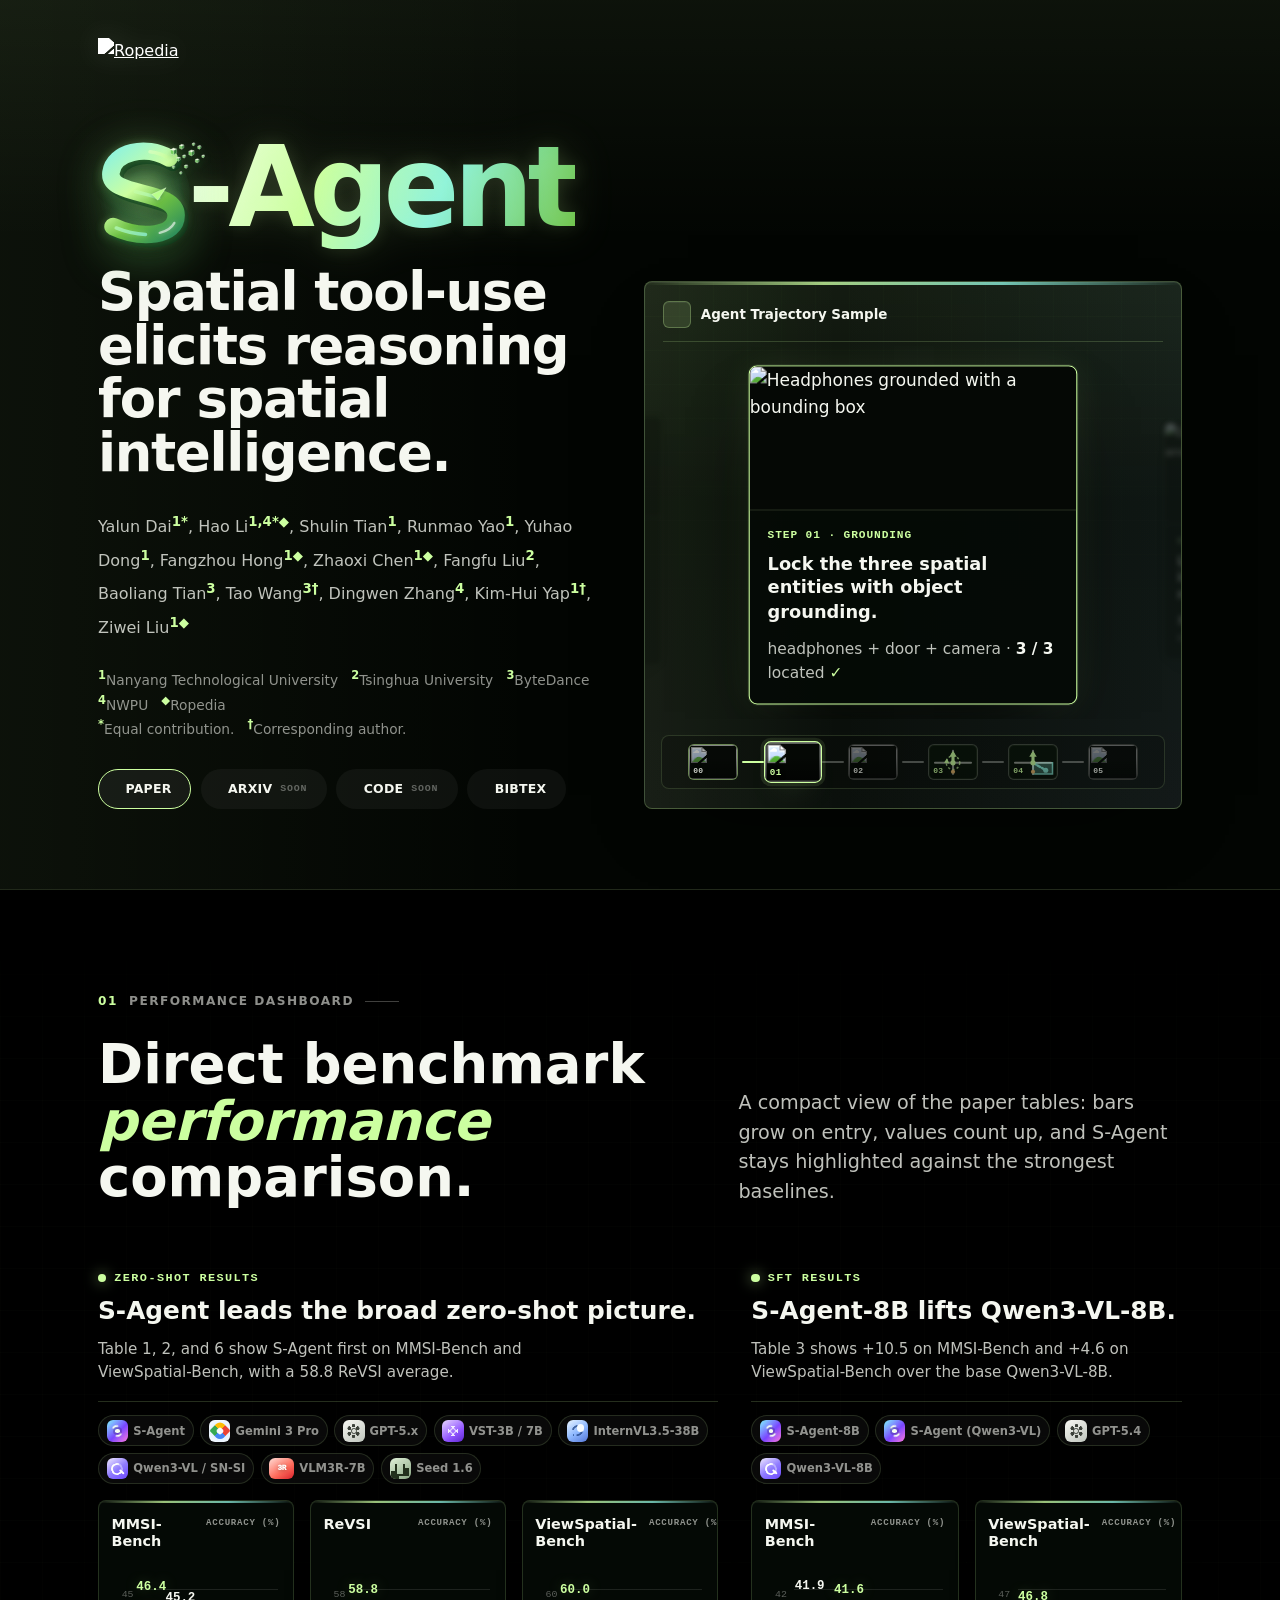
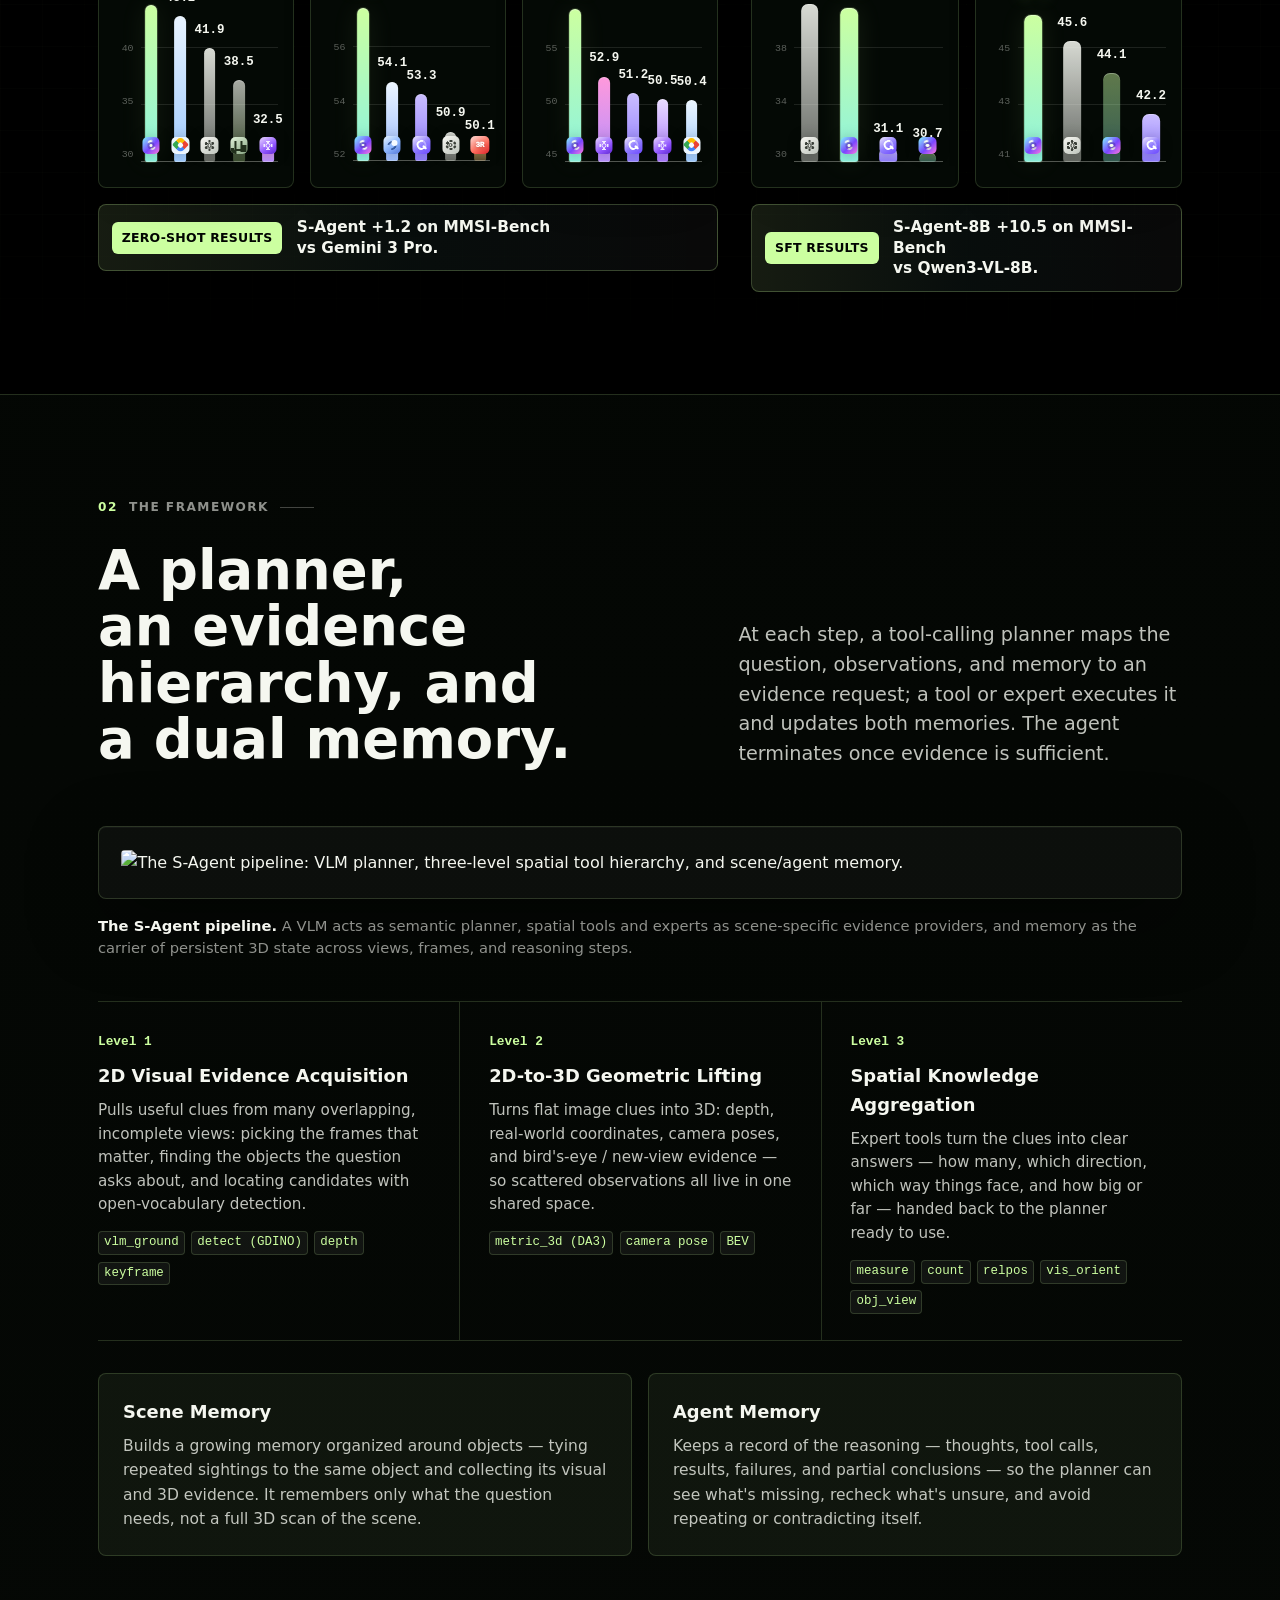
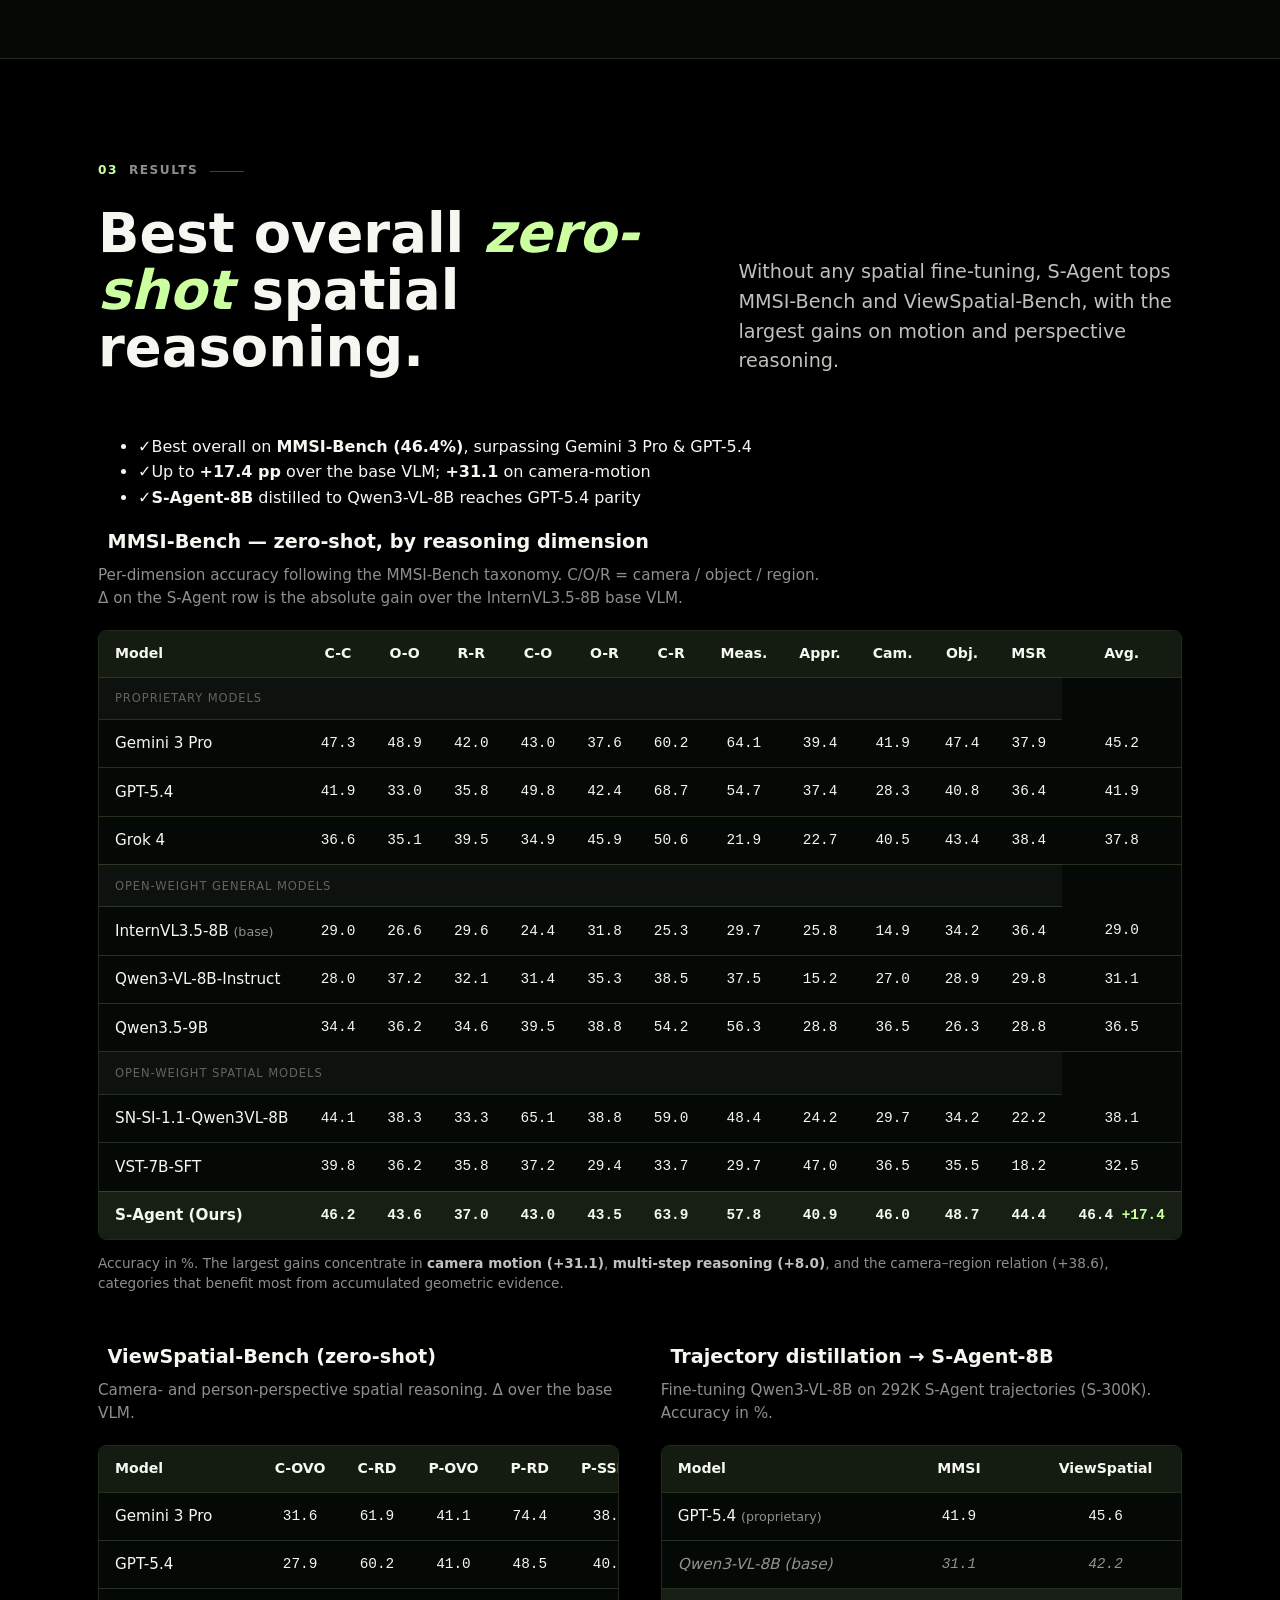
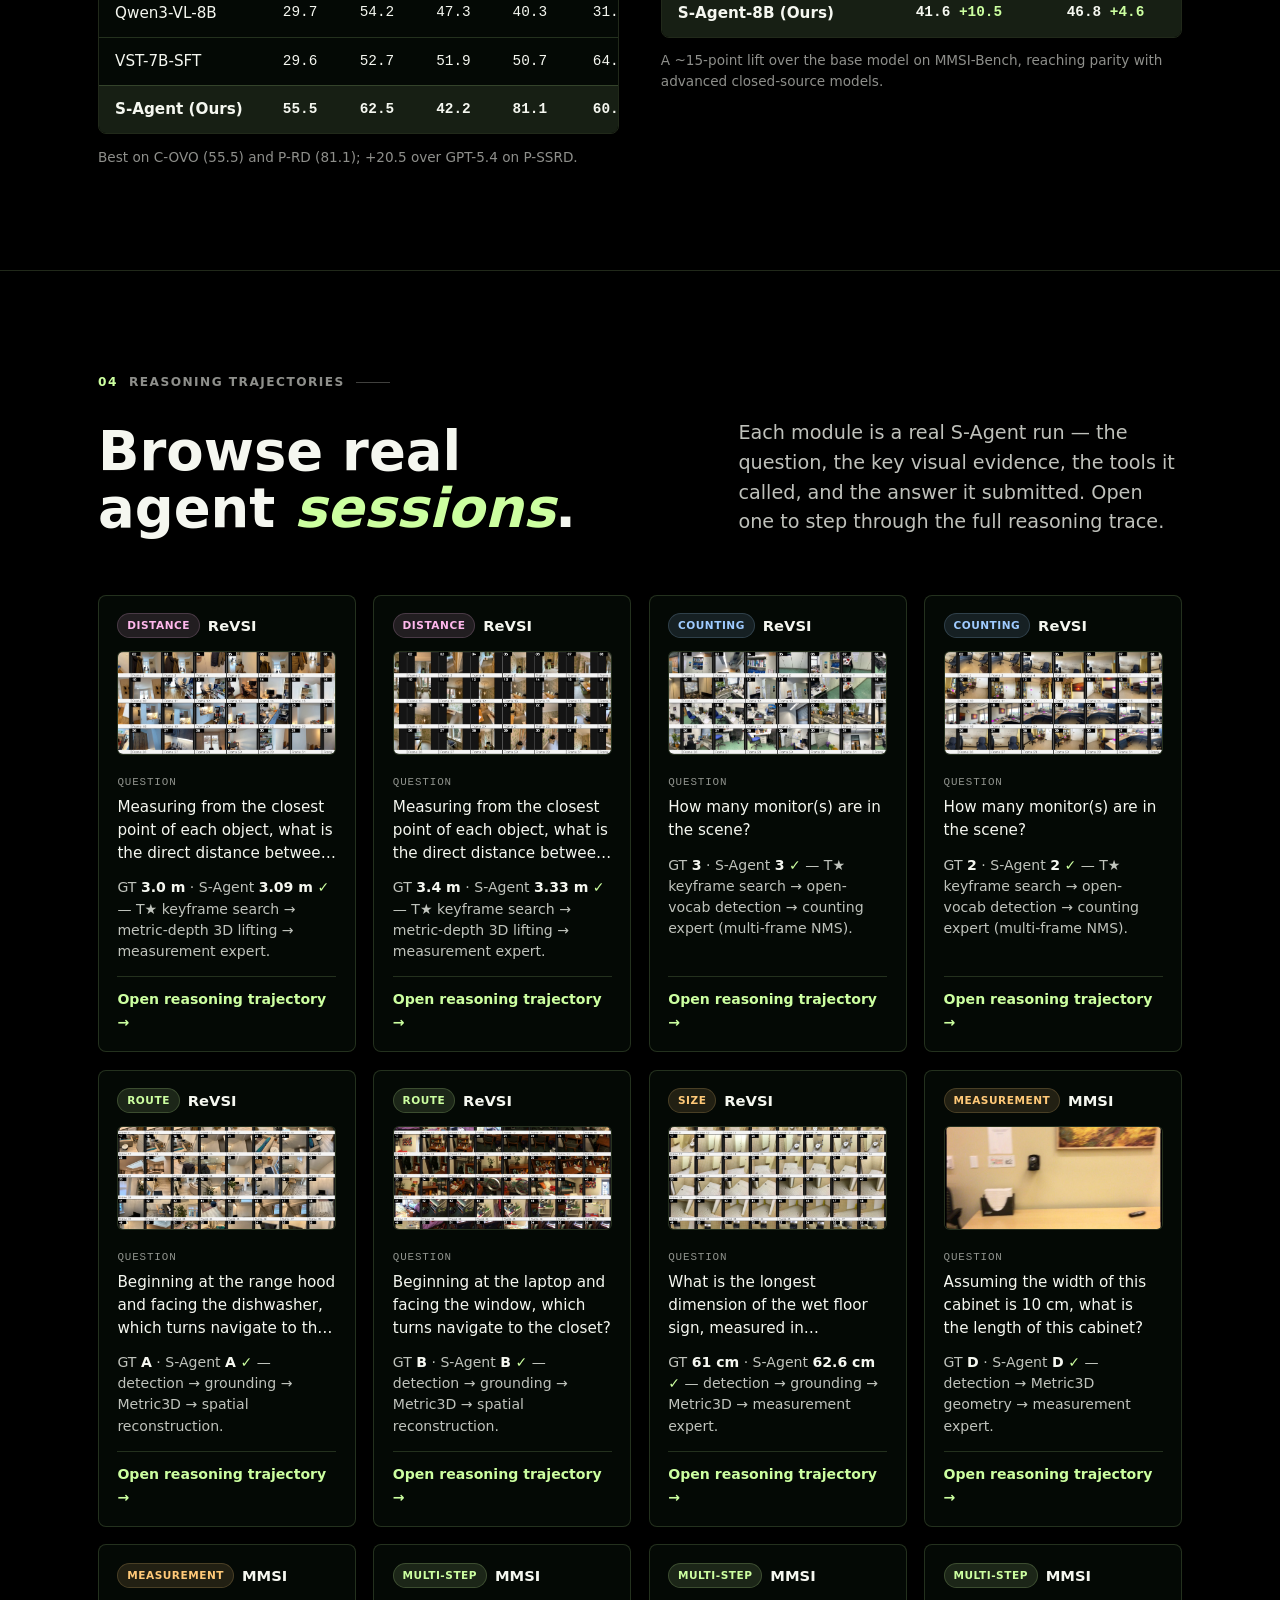
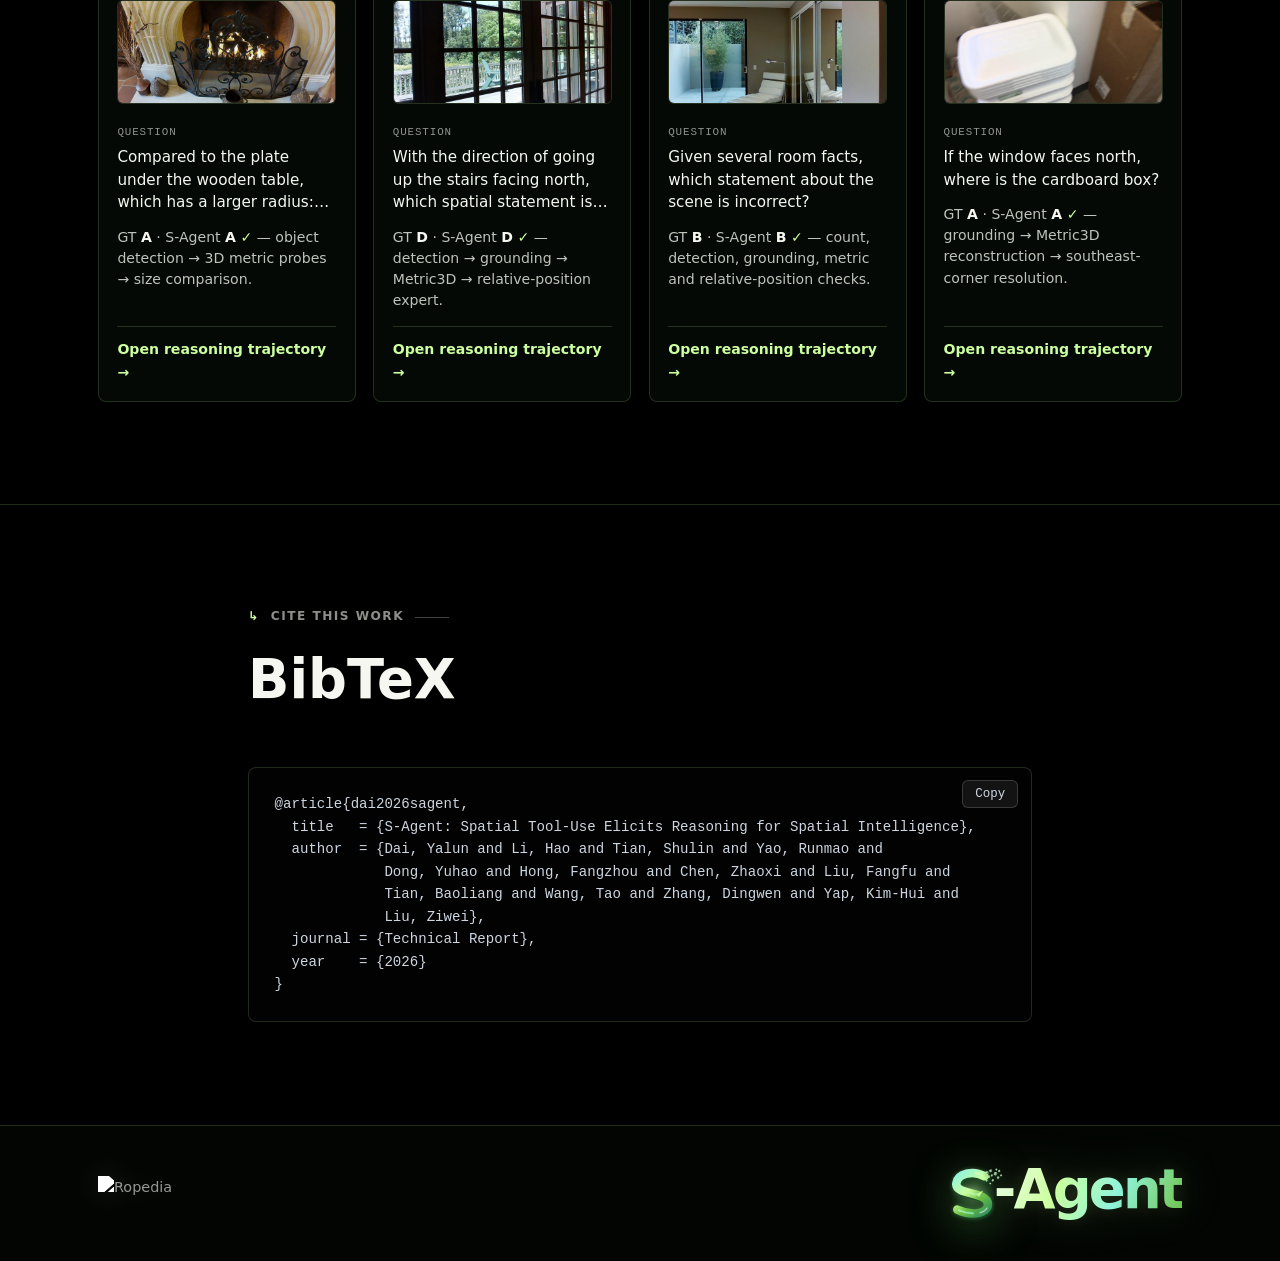
==== index.html @ 59ad4a79 "update" ====
<!DOCTYPE html>
<html lang="en">
<head>
<meta charset="UTF-8" />
<meta name="viewport" content="width=device-width, initial-scale=1" />
<title>S-Agent: Spatial Tool-Use Elicits Reasoning for Spatial Intelligence</title>
<meta name="description" content="S-Agent is the first spatial tool-use agentic paradigm for continuous multi-view image and video reasoning, formulating spatial reasoning as spatio-temporal evidence accumulation." />
<meta property="og:title" content="S-Agent: Spatial Tool-Use Elicits Reasoning for Spatial Intelligence" />
<meta property="og:description" content="A spatial tool-use agent that accumulates spatio-temporal evidence — improving zero-shot VLMs and distilling a compact S-Agent-8B." />
<link rel="icon" href="data:image/svg+xml,%3Csvg xmlns='http://www.w3.org/2000/svg' viewBox='0 0 64 64'%3E%3Crect width='64' height='64' rx='12' fill='%23020502'/%3E%3Ccircle cx='32' cy='32' r='20' fill='none' stroke='%23ccffa0' stroke-width='5'/%3E%3Ccircle cx='32' cy='32' r='7' fill='%23ccffa0'/%3E%3Cpath d='M14 42c15 11 35 5 36-10C51 16 25 14 18 28' fill='none' stroke='%238df3df' stroke-width='4' stroke-linecap='round'/%3E%3C/svg%3E" />
<link rel="stylesheet" href="assets/vendor/fontawesome/css/all.css" />
<link rel="stylesheet" href="styles.css" />
</head>
<body>

<!-- ============================ HERO ============================ -->
<header class="hero">
  <div class="wrap">
    <div class="hero-top">
      <div class="hero-brand">
        <a href="https://ropedia.com" target="_blank" rel="noopener"><img class="instlogo" src="assets/ropedia_green.svg" alt="Ropedia" /></a>
      </div>
    </div>

    <div class="hero-grid">
      <div class="hero-left">
        <h1 class="hero-title">
          <span class="nm"><svg class="title-eye logo-s-cube anim" viewBox="54 42 255 236" role="img" aria-label="S-Agent logo">
            <defs>
              <linearGradient id="logoSRibbon" x1="88" y1="58" x2="244" y2="256" gradientUnits="userSpaceOnUse">
                <stop stop-color="#8DF3DF"/><stop offset="0.42" stop-color="#CCFFA0"/><stop offset="0.68" stop-color="#6CBF43"/><stop offset="1" stop-color="#2F8F5A"/>
              </linearGradient>
              <linearGradient id="logoSEdge" x1="82" y1="66" x2="225" y2="232" gradientUnits="userSpaceOnUse">
                <stop stop-color="#F4FFF0"/><stop offset="0.44" stop-color="#CCFFA0"/><stop offset="1" stop-color="#8DF3DF"/>
              </linearGradient>
              <radialGradient id="logoSGlow" cx="52%" cy="48%" r="62%">
                <stop stop-color="#CCFFA0" stop-opacity="0.46"/><stop offset="0.58" stop-color="#65DB85" stop-opacity="0.18"/><stop offset="1" stop-color="#020502" stop-opacity="0"/>
              </radialGradient>
            </defs>
            <ellipse class="s-halo" cx="166" cy="164" rx="108" ry="118" fill="url(#logoSGlow)"/>
            <path class="s-depth" d="M224 78C169 46 91 63 85 113C78 173 239 151 241 214C243 266 157 274 90 242"/>
            <path class="s-ribbon" d="M224 78C169 46 91 63 85 113C78 173 239 151 241 214C243 266 157 274 90 242" stroke="url(#logoSRibbon)"/>
            <path class="s-edge s-edge-top" d="M224 78C169 46 91 63 85 113C78 173 239 151 241 214C243 266 157 274 90 242" stroke="url(#logoSEdge)"/>
            <path class="s-edge s-edge-bottom" d="M224 78C169 46 91 63 85 113C78 173 239 151 241 214C243 266 157 274 90 242" stroke="url(#logoSEdge)"/>
            <path class="s-shine" d="M224 78C169 46 91 63 85 113C78 173 239 151 241 214C243 266 157 274 90 242"/>
            <path class="s-cut" d="M183 165L217 149L197 179Z"/>
            <g class="logo-cubes" aria-hidden="true">
              <g transform="translate(226 58) scale(.78)"><g class="cube c1"><path class="cube-top" d="M2 0L11 -5L21 -2L12 3Z"/><path class="cube-side" d="M12 3L21 -2L21 10L12 16Z"/><path class="cube-front" d="M2 0L12 3L12 16L2 12Z"/></g></g>
              <g transform="translate(248 48) scale(.56)"><g class="cube c2"><path class="cube-top" d="M2 0L11 -5L21 -2L12 3Z"/><path class="cube-side" d="M12 3L21 -2L21 10L12 16Z"/><path class="cube-front" d="M2 0L12 3L12 16L2 12Z"/></g></g>
              <g transform="translate(270 62) scale(.68)"><g class="cube c3"><path class="cube-top" d="M2 0L11 -5L21 -2L12 3Z"/><path class="cube-side" d="M12 3L21 -2L21 10L12 16Z"/><path class="cube-front" d="M2 0L12 3L12 16L2 12Z"/></g></g>
              <g transform="translate(241 78) scale(.48)"><g class="cube c4"><path class="cube-top" d="M2 0L11 -5L21 -2L12 3Z"/><path class="cube-side" d="M12 3L21 -2L21 10L12 16Z"/><path class="cube-front" d="M2 0L12 3L12 16L2 12Z"/></g></g>
              <g transform="translate(286 82) scale(.48)"><g class="cube c5"><path class="cube-top" d="M2 0L11 -5L21 -2L12 3Z"/><path class="cube-side" d="M12 3L21 -2L21 10L12 16Z"/><path class="cube-front" d="M2 0L12 3L12 16L2 12Z"/></g></g>
              <g transform="translate(260 96) scale(.42)"><g class="cube c6"><path class="cube-top" d="M2 0L11 -5L21 -2L12 3Z"/><path class="cube-side" d="M12 3L21 -2L21 10L12 16Z"/><path class="cube-front" d="M2 0L12 3L12 16L2 12Z"/></g></g>
              <g transform="translate(292 50) scale(.42)"><g class="cube c7"><path class="cube-top" d="M2 0L11 -5L21 -2L12 3Z"/><path class="cube-side" d="M12 3L21 -2L21 10L12 16Z"/><path class="cube-front" d="M2 0L12 3L12 16L2 12Z"/></g></g>
              <g transform="translate(231 98) scale(.34)"><g class="cube c8"><path class="cube-top" d="M2 0L11 -5L21 -2L12 3Z"/><path class="cube-side" d="M12 3L21 -2L21 10L12 16Z"/><path class="cube-front" d="M2 0L12 3L12 16L2 12Z"/></g></g>
              <g transform="translate(256 72) scale(.38)"><g class="cube c9"><path class="cube-top" d="M2 0L11 -5L21 -2L12 3Z"/><path class="cube-side" d="M12 3L21 -2L21 10L12 16Z"/><path class="cube-front" d="M2 0L12 3L12 16L2 12Z"/></g></g>
              <g transform="translate(279 43) scale(.34)"><g class="cube c10"><path class="cube-top" d="M2 0L11 -5L21 -2L12 3Z"/><path class="cube-side" d="M12 3L21 -2L21 10L12 16Z"/><path class="cube-front" d="M2 0L12 3L12 16L2 12Z"/></g></g>
              <g transform="translate(302 72) scale(.34)"><g class="cube c11"><path class="cube-top" d="M2 0L11 -5L21 -2L12 3Z"/><path class="cube-side" d="M12 3L21 -2L21 10L12 16Z"/><path class="cube-front" d="M2 0L12 3L12 16L2 12Z"/></g></g>
              <g transform="translate(249 112) scale(.3)"><g class="cube c12"><path class="cube-top" d="M2 0L11 -5L21 -2L12 3Z"/><path class="cube-side" d="M12 3L21 -2L21 10L12 16Z"/><path class="cube-front" d="M2 0L12 3L12 16L2 12Z"/></g></g>
            </g>
          </svg><span class="tail">-Agent</span></span>
          <span class="rest">Spatial tool-use elicits reasoning for spatial intelligence.</span>
        </h1>

        <div class="authors" style="margin-top:1.8rem;">
          Yalun Dai<sup>1*</sup>,
          Hao Li<sup>1,4*&#9670;</sup>,
          Shulin Tian<sup>1</sup>,
          Runmao Yao<sup>1</sup>,
          Yuhao Dong<sup>1</sup>,
          Fangzhou Hong<sup>1&#9670;</sup>,
          Zhaoxi Chen<sup>1&#9670;</sup>,
          Fangfu Liu<sup>2</sup>,
          Baoliang Tian<sup>3</sup>,
          Tao Wang<sup>3&dagger;</sup>,
          Dingwen Zhang<sup>4</sup>,
          Kim-Hui Yap<sup>1&dagger;</sup>,
          Ziwei Liu<sup>1&#9670;</sup>
        </div>
        <p class="affil-note">
          <sup>1</sup>Nanyang Technological University &nbsp; <sup>2</sup>Tsinghua University &nbsp; <sup>3</sup>ByteDance &nbsp; <sup>4</sup>NWPU &nbsp; <sup>&#9670;</sup>Ropedia<br>
          <sup>*</sup>Equal contribution. &nbsp; <sup>&dagger;</sup>Corresponding author.
        </p>

        <div class="links">
          <a class="btn" href="assets/S-Agent-paper.pdf" target="_blank"><span class="i"><i class="fas fa-file-pdf"></i></span><span>Paper</span></a>
          <a class="btn ghost" href="#" data-placeholder="arxiv"><span class="i"><i class="fas fa-quote-right"></i></span><span>arXiv</span><span class="soon">soon</span></a>
          <a class="btn ghost" href="#" data-placeholder="code"><span class="i"><i class="fab fa-github"></i></span><span>Code</span><span class="soon">soon</span></a>
          <a class="btn ghost" href="#bibtex"><span class="i"><i class="fas fa-quote-left"></i></span><span>BibTeX</span></a>
        </div>
      </div>

      <div class="hero-side">
        <div class="hcar" id="heroCar">
          <div class="hcar-cap"><span class="hcar-cap-icon"><i class="fas fa-route" aria-hidden="true"></i></span><span>Agent Trajectory Sample</span></div>
          <div class="hcar-viewport">
            <div class="hcar-track">
              <div class="hcard" data-thumb="assets/case6111/contact.jpg" data-step-label="Step 00 · Question">
                <img class="hc-img" loading="lazy" src="assets/case6111/contact.jpg" alt="64 sampled keyframes" />
                <div class="hc-body"><span class="hc-tag">Step 00 · Question</span><div class="hc-q">Standing by the headphones, facing away from the entrance door — which way is the camera?</div><div class="hc-a">Input: 64 video frames → question + contact sheet</div></div>
              </div>
              <div class="hcar-arrow" aria-hidden="true"><i class="fas fa-long-arrow-alt-right"></i></div>
              <div class="hcard" data-thumb="assets/case6111/headphones.jpg" data-step-label="Step 01 · Grounding">
                <img class="hc-img" loading="lazy" src="assets/case6111/headphones.jpg" alt="Headphones grounded with a bounding box" />
                <div class="hc-body"><span class="hc-tag">Step 01 · Grounding</span><div class="hc-q">Lock the three spatial entities with object grounding.</div><div class="hc-a">headphones + door + camera · <b>3 / 3</b> located <span class="ok">✓</span></div></div>
              </div>
              <div class="hcar-arrow" aria-hidden="true"><i class="fas fa-long-arrow-alt-right"></i></div>
              <div class="hcard" data-thumb="assets/case6111/cloudPoster.png" data-step-label="Step 02 · Metric3D">
                <img class="hc-img" loading="lazy" src="assets/case6111/cloudPoster.png" alt="Dense PLY point cloud with anchors and camera poses" />
                <div class="hc-body"><span class="hc-tag">Step 02 · Metric3D</span><div class="hc-q">Lift the grounded entities into a dense 3D reconstruction.</div><div class="hc-a"><b>3 anchors</b> · headphones, door, camera centers</div></div>
              </div>
              <div class="hcar-arrow" aria-hidden="true"><i class="fas fa-long-arrow-alt-right"></i></div>
              <div class="hcard" data-thumb="assets/case6111/top.png" data-step-label="Step 03 · Egocentric frame" data-rail-diagram="ego">
                <div class="hc-diagram"><svg viewBox="0 0 320 150" role="img" aria-label="Egocentric person frame">
                  <line class="fd-axis" x1="44" y1="86" x2="276" y2="86"/>
                  <line class="fd-axis" x1="160" y1="34" x2="160" y2="136"/>
                  <line class="fd-front" x1="160" y1="86" x2="160" y2="48"/>
                  <path class="fd-fronthead" d="M160 38 L152 54 L168 54 Z"/>
                  <circle class="fd-ring" cx="160" cy="86" r="25"/>
                  <path class="fd-turn" d="M138 70 L132 80 L144 82 Z"/>
                  <circle class="fd-door" cx="160" cy="122" r="6"/>
                  <circle class="fd-person" cx="160" cy="86" r="7"/>
                  <text class="fd-t cy" x="160" y="30" text-anchor="middle">FACING</text>
                  <text class="fd-t cy" x="160" y="72" text-anchor="middle">PERSON</text>
                  <text class="fd-t gd" x="160" y="146" text-anchor="middle">DOOR · BACK</text>
                  <text class="fd-t" x="22" y="90">LEFT</text>
                  <text class="fd-t" x="298" y="90" text-anchor="end">RIGHT</text>
                </svg></div>
                <div class="hc-body"><span class="hc-tag">Step 03 · Egocentric frame</span><div class="hc-q">Rotate the top-down layout into the person's coordinate frame.</div><div class="hc-a">Stand at headphones, face away from the door</div></div>
              </div>
              <div class="hcar-arrow" aria-hidden="true"><i class="fas fa-long-arrow-alt-right"></i></div>
              <div class="hcard" data-thumb="assets/case6111/front.png" data-step-label="Step 04 · Relative position" data-rail-diagram="relative">
                <div class="hc-diagram"><svg viewBox="0 0 320 150" role="img" aria-label="Relative position back-right">
                  <path class="fd-zone" d="M160 86 H290 V138 H160 Z"/>
                  <line class="fd-axis" x1="44" y1="86" x2="276" y2="86"/>
                  <line class="fd-axis" x1="160" y1="34" x2="160" y2="136"/>
                  <line class="fd-front" x1="160" y1="86" x2="160" y2="48"/>
                  <path class="fd-fronthead" d="M160 38 L152 54 L168 54 Z"/>
                  <path class="fd-path" d="M160 86 L232 116"/>
                  <circle class="fd-door" cx="160" cy="122" r="6"/>
                  <circle class="fd-person" cx="160" cy="86" r="7"/>
                  <circle class="fd-cam" cx="232" cy="116" r="6.5"/>
                  <text class="fd-t cy" x="160" y="30" text-anchor="middle">FACING</text>
                  <text class="fd-t gd" x="150" y="118" text-anchor="end">DOOR</text>
                  <text class="fd-t rs" x="244" y="110">CAMERA</text>
                  <text class="fd-t" x="22" y="90">LEFT</text>
                  <text class="fd-t rs" x="298" y="134" text-anchor="end">BACK-RIGHT</text>
                </svg></div>
                <div class="hc-body"><span class="hc-tag">Step 04 · Relative position</span><div class="hc-q">The relative-position expert judges the camera's quadrant.</div><div class="hc-a">Camera falls at the person's <b>back-right</b></div></div>
              </div>
              <div class="hcar-arrow" aria-hidden="true"><i class="fas fa-long-arrow-alt-right"></i></div>
              <div class="hcard hcard--final" data-thumb="assets/case6111/still.jpg" data-step-label="Step 05 · Final answer">
                <div class="hc-final"><span class="hc-final-d">D</span><span class="hc-final-dir">back-right</span></div>
                <div class="hc-body"><span class="hc-tag">Step 05 · Final answer</span><div class="hc-q">Camera is at the person's back-right.</div><div class="hc-a"><span class="ok">✓</span> correct · GT <b>D</b> · 3 turns · 6 tool calls</div></div>
              </div>
            </div>
          </div>
          <div class="hcar-rail" aria-label="Trajectory step thumbnails"></div>
        </div>
      </div>
    </div>
  </div>
</header>

<!-- ============================ 01 · PERFORMANCE DASHBOARD ============================ -->
<section class="section bg performance-section" id="performance-dashboard">
  <div class="wrap">
    <div class="kicker"><span class="kn">01</span><span>Performance Dashboard</span></div>
    <div class="sec-head split">
      <h2 class="sec-title">Direct benchmark <em>performance</em> comparison.</h2>
      <p class="sec-lede">A compact view of the paper tables: bars grow on entry, values count up, and S-Agent stays highlighted against the strongest baselines.</p>
    </div>

    <div class="perf-dashboard" id="perfDashboard">
      <div class="perf-suite perf-suite-zero">
        <div class="perf-suite-head">
          <div>
            <span class="perf-suite-kicker">Zero-Shot Results</span>
            <h3>S-Agent leads the broad zero-shot picture.</h3>
          </div>
          <p>Table 1, 2, and 6 show S-Agent first on MMSI-Bench and ViewSpatial-Bench, with a 58.8 ReVSI average.</p>
        </div>
        <div class="perf-legend" aria-label="Zero-shot model legend">
          <span><i class="perf-logo logo-sagent" aria-hidden="true"></i>S-Agent</span>
          <span><i class="perf-logo logo-gemini" aria-hidden="true"></i>Gemini 3 Pro</span>
          <span><i class="perf-logo logo-openai" aria-hidden="true"></i>GPT-5.x</span>
          <span><i class="perf-logo logo-vst" aria-hidden="true"></i>VST-3B / 7B</span>
          <span><i class="perf-logo logo-internvl" aria-hidden="true"></i>InternVL3.5-38B</span>
          <span><i class="perf-logo logo-qwen" aria-hidden="true"></i>Qwen3-VL / SN-SI</span>
          <span><i class="perf-logo logo-vlm3r" aria-hidden="true"></i>VLM3R-7B</span>
          <span><i class="perf-logo logo-seed" aria-hidden="true"></i>Seed 1.6</span>
        </div>

        <div class="perf-chart-grid zero-shot" aria-label="Zero-shot benchmark bar charts">
          <article class="perf-chart" data-min="30" data-max="48" aria-label="Zero-shot MMSI-Bench accuracy comparison">
            <div class="perf-chart-head"><h4>MMSI-Bench</h4><span>Accuracy (%)</span></div>
            <div class="perf-bars">
              <div class="perf-scale" aria-hidden="true"><span>45</span><span>40</span><span>35</span><span>30</span></div>
              <div class="perf-bar is-ours" data-value="46.4" style="--bar-color:var(--teal);--bar-color-2:var(--accent);--delay:.04s" title="S-Agent: 46.4">
                <span class="perf-value" data-target="46.4">0.0</span><span class="perf-column"><i class="perf-logo logo-sagent" aria-hidden="true"></i></span><span class="perf-name">S-Agent</span>
              </div>
              <div class="perf-bar" data-value="45.2" style="--bar-color:var(--blue);--bar-color-2:#e8f3ff;--delay:.10s" title="Gemini 3 Pro: 45.2">
                <span class="perf-value" data-target="45.2">0.0</span><span class="perf-column"><i class="perf-logo logo-gemini" aria-hidden="true"></i></span><span class="perf-name">Gemini</span>
              </div>
              <div class="perf-bar" data-value="41.9" style="--bar-color:rgba(245,247,240,.40);--bar-color-2:rgba(245,247,240,.88);--delay:.16s" title="GPT-5.4: 41.9">
                <span class="perf-value" data-target="41.9">0.0</span><span class="perf-column"><i class="perf-logo logo-openai" aria-hidden="true"></i></span><span class="perf-name">GPT-5.4</span>
              </div>
              <div class="perf-bar" data-value="38.5" style="--bar-color:rgba(204,255,160,.28);--bar-color-2:rgba(245,247,240,.68);--delay:.22s" title="Seed 1.6: 38.5">
                <span class="perf-value" data-target="38.5">0.0</span><span class="perf-column"><i class="perf-logo logo-seed" aria-hidden="true"></i></span><span class="perf-name">Seed</span>
              </div>
              <div class="perf-bar" data-value="32.5" style="--bar-color:#b891ff;--bar-color-2:var(--magenta);--delay:.28s" title="VST-7B-SFT: 32.5">
                <span class="perf-value" data-target="32.5">0.0</span><span class="perf-column"><i class="perf-logo logo-vst" aria-hidden="true"></i></span><span class="perf-name">VST-7B</span>
              </div>
            </div>
          </article>

          <article class="perf-chart" data-min="49" data-max="60" aria-label="Zero-shot ReVSI accuracy comparison">
            <div class="perf-chart-head"><h4>ReVSI</h4><span>Accuracy (%)</span></div>
            <div class="perf-bars">
              <div class="perf-scale" aria-hidden="true"><span>58</span><span>56</span><span>54</span><span>52</span></div>
              <div class="perf-bar is-ours" data-value="58.8" style="--bar-color:var(--teal);--bar-color-2:var(--accent);--delay:.04s" title="S-Agent: 58.8">
                <span class="perf-value" data-target="58.8">0.0</span><span class="perf-column"><i class="perf-logo logo-sagent" aria-hidden="true"></i></span><span class="perf-name">S-Agent</span>
              </div>
              <div class="perf-bar" data-value="54.1" style="--bar-color:#9bbcff;--bar-color-2:#edf6ff;--delay:.10s" title="InternVL3.5-38B: 54.1">
                <span class="perf-value" data-target="54.1">0.0</span><span class="perf-column"><i class="perf-logo logo-internvl" aria-hidden="true"></i></span><span class="perf-name">InternVL</span>
              </div>
              <div class="perf-bar" data-value="53.3" style="--bar-color:#8f7cff;--bar-color-2:#cabdff;--delay:.16s" title="Qwen3-VL-32B-Instruct: 53.3">
                <span class="perf-value" data-target="53.3">0.0</span><span class="perf-column"><i class="perf-logo logo-qwen" aria-hidden="true"></i></span><span class="perf-name">Qwen32B</span>
              </div>
              <div class="perf-bar" data-value="50.9" style="--bar-color:rgba(245,247,240,.40);--bar-color-2:rgba(245,247,240,.88);--delay:.22s" title="GPT-5.2: 50.9">
                <span class="perf-value" data-target="50.9">0.0</span><span class="perf-column"><i class="perf-logo logo-openai" aria-hidden="true"></i></span><span class="perf-name">GPT-5.2</span>
              </div>
              <div class="perf-bar" data-value="50.1" style="--bar-color:rgba(255,201,120,.34);--bar-color-2:rgba(255,201,120,.82);--delay:.28s" title="VLM3R-7B: 50.1">
                <span class="perf-value" data-target="50.1">0.0</span><span class="perf-column"><i class="perf-logo logo-vlm3r" aria-hidden="true"></i></span><span class="perf-name">VLM3R</span>
              </div>
            </div>
          </article>

          <article class="perf-chart" data-min="44" data-max="62" aria-label="Zero-shot ViewSpatial-Bench accuracy comparison">
            <div class="perf-chart-head"><h4>ViewSpatial-Bench</h4><span>Accuracy (%)</span></div>
            <div class="perf-bars">
              <div class="perf-scale" aria-hidden="true"><span>60</span><span>55</span><span>50</span><span>45</span></div>
              <div class="perf-bar is-ours" data-value="60.0" style="--bar-color:var(--teal);--bar-color-2:var(--accent);--delay:.04s" title="S-Agent: 60.0">
                <span class="perf-value" data-target="60.0">0.0</span><span class="perf-column"><i class="perf-logo logo-sagent" aria-hidden="true"></i></span><span class="perf-name">S-Agent</span>
              </div>
              <div class="perf-bar" data-value="52.9" style="--bar-color:#b891ff;--bar-color-2:var(--magenta);--delay:.10s" title="VST-3B-SFT: 52.9">
                <span class="perf-value" data-target="52.9">0.0</span><span class="perf-column"><i class="perf-logo logo-vst" aria-hidden="true"></i></span><span class="perf-name">VST-3B</span>
              </div>
              <div class="perf-bar" data-value="51.2" style="--bar-color:#8f7cff;--bar-color-2:#cabdff;--delay:.16s" title="SN-SI-1.1-Qwen3VL-8B: 51.2">
                <span class="perf-value" data-target="51.2">0.0</span><span class="perf-column"><i class="perf-logo logo-qwen" aria-hidden="true"></i></span><span class="perf-name">SN-SI</span>
              </div>
              <div class="perf-bar" data-value="50.5" style="--bar-color:#a877ff;--bar-color-2:#eadcff;--delay:.22s" title="VST-7B-SFT: 50.5">
                <span class="perf-value" data-target="50.5">0.0</span><span class="perf-column"><i class="perf-logo logo-vst" aria-hidden="true"></i></span><span class="perf-name">VST-7B</span>
              </div>
              <div class="perf-bar" data-value="50.4" style="--bar-color:var(--blue);--bar-color-2:#edf6ff;--delay:.28s" title="Gemini 3 Pro: 50.4">
                <span class="perf-value" data-target="50.4">0.0</span><span class="perf-column"><i class="perf-logo logo-gemini" aria-hidden="true"></i></span><span class="perf-name">Gemini</span>
              </div>
            </div>
          </article>
        </div>

        <div class="perf-result-strip">
          <span>Zero-Shot Results</span>
          <p>S-Agent +1.2 on MMSI-Bench<br>vs Gemini 3 Pro.</p>
        </div>
      </div>

      <div class="perf-suite perf-suite-sft">
        <div class="perf-suite-head">
          <div>
            <span class="perf-suite-kicker">SFT Results</span>
            <h3>S-Agent-8B lifts Qwen3-VL-8B.</h3>
          </div>
          <p>Table 3 shows +10.5 on MMSI-Bench and +4.6 on ViewSpatial-Bench over the base Qwen3-VL-8B.</p>
        </div>
        <div class="perf-legend" aria-label="SFT model legend">
          <span><i class="perf-logo logo-sagent" aria-hidden="true"></i>S-Agent-8B</span>
          <span><i class="perf-logo logo-sagent" aria-hidden="true"></i>S-Agent (Qwen3-VL)</span>
          <span><i class="perf-logo logo-openai" aria-hidden="true"></i>GPT-5.4</span>
          <span><i class="perf-logo logo-qwen" aria-hidden="true"></i>Qwen3-VL-8B</span>
        </div>

        <div class="perf-chart-grid sft" aria-label="SFT benchmark bar charts">
          <article class="perf-chart" data-min="30" data-max="43" aria-label="SFT MMSI-Bench accuracy comparison">
            <div class="perf-chart-head"><h4>MMSI-Bench</h4><span>Accuracy (%)</span></div>
            <div class="perf-bars">
              <div class="perf-scale" aria-hidden="true"><span>42</span><span>38</span><span>34</span><span>30</span></div>
              <div class="perf-bar" data-value="41.9" style="--bar-color:rgba(245,247,240,.40);--bar-color-2:rgba(245,247,240,.88);--delay:.04s" title="GPT-5.4: 41.9">
                <span class="perf-value" data-target="41.9">0.0</span><span class="perf-column"><i class="perf-logo logo-openai" aria-hidden="true"></i></span><span class="perf-name">GPT-5.4</span>
              </div>
              <div class="perf-bar is-ours" data-value="41.6" style="--bar-color:var(--teal);--bar-color-2:var(--accent);--delay:.10s" title="S-Agent-8B: 41.6">
                <span class="perf-value" data-target="41.6">0.0</span><span class="perf-column"><i class="perf-logo logo-sagent" aria-hidden="true"></i></span><span class="perf-name">S-Agent-8B</span>
              </div>
              <div class="perf-bar" data-value="31.1" style="--bar-color:#8f7cff;--bar-color-2:#cabdff;--delay:.16s" title="Qwen3-VL-8B-Instruct: 31.1">
                <span class="perf-value" data-target="31.1">0.0</span><span class="perf-column"><i class="perf-logo logo-qwen" aria-hidden="true"></i></span><span class="perf-name">Qwen</span>
              </div>
              <div class="perf-bar" data-value="30.7" style="--bar-color:rgba(141,243,223,.36);--bar-color-2:rgba(204,255,160,.46);--delay:.22s" title="S-Agent (Qwen3-VL-8B): 30.7">
                <span class="perf-value" data-target="30.7">0.0</span><span class="perf-column"><i class="perf-logo logo-sagent" aria-hidden="true"></i></span><span class="perf-name">S-Agent Qwen</span>
              </div>
            </div>
          </article>

          <article class="perf-chart" data-min="40" data-max="48" aria-label="SFT ViewSpatial-Bench accuracy comparison">
            <div class="perf-chart-head"><h4>ViewSpatial-Bench</h4><span>Accuracy (%)</span></div>
            <div class="perf-bars">
              <div class="perf-scale" aria-hidden="true"><span>47</span><span>45</span><span>43</span><span>41</span></div>
              <div class="perf-bar is-ours" data-value="46.8" style="--bar-color:var(--teal);--bar-color-2:var(--accent);--delay:.04s" title="S-Agent-8B: 46.8">
                <span class="perf-value" data-target="46.8">0.0</span><span class="perf-column"><i class="perf-logo logo-sagent" aria-hidden="true"></i></span><span class="perf-name">S-Agent-8B</span>
              </div>
              <div class="perf-bar" data-value="45.6" style="--bar-color:rgba(245,247,240,.40);--bar-color-2:rgba(245,247,240,.88);--delay:.10s" title="GPT-5.4: 45.6">
                <span class="perf-value" data-target="45.6">0.0</span><span class="perf-column"><i class="perf-logo logo-openai" aria-hidden="true"></i></span><span class="perf-name">GPT-5.4</span>
              </div>
              <div class="perf-bar" data-value="44.1" style="--bar-color:rgba(141,243,223,.36);--bar-color-2:rgba(204,255,160,.46);--delay:.16s" title="S-Agent (Qwen3-VL-8B): 44.1">
                <span class="perf-value" data-target="44.1">0.0</span><span class="perf-column"><i class="perf-logo logo-sagent" aria-hidden="true"></i></span><span class="perf-name">S-Agent Qwen</span>
              </div>
              <div class="perf-bar" data-value="42.2" style="--bar-color:#8f7cff;--bar-color-2:#cabdff;--delay:.22s" title="Qwen3-VL-8B-Instruct: 42.2">
                <span class="perf-value" data-target="42.2">0.0</span><span class="perf-column"><i class="perf-logo logo-qwen" aria-hidden="true"></i></span><span class="perf-name">Qwen</span>
              </div>
            </div>
          </article>
        </div>

        <div class="perf-result-strip">
          <span>SFT Results</span>
          <p>S-Agent-8B +10.5 on MMSI-Bench<br>vs Qwen3-VL-8B.</p>
        </div>
      </div>
    </div>
  </div>
</section>

<!-- ============================ 03 · FRAMEWORK ============================ -->
<section class="section">
  <div class="wrap">
    <div class="kicker"><span class="kn">02</span><span>The framework</span></div>
    <div class="sec-head split">
      <h2 class="sec-title">A planner, an evidence hierarchy, and a dual memory.</h2>
      <p class="sec-lede">At each step, a tool-calling planner maps the question, observations, and memory to an evidence request; a tool or expert executes it and updates both memories. The agent terminates once evidence is sufficient.</p>
    </div>

    <div class="figure lit">
      <img src="assets/framework.png" alt="The S-Agent pipeline: VLM planner, three-level spatial tool hierarchy, and scene/agent memory." />
    </div>
    <p class="figcap"><strong>The S-Agent pipeline.</strong> A VLM acts as semantic planner, spatial tools and experts as scene-specific evidence providers, and memory as the carrier of persistent 3D state across views, frames, and reasoning steps.</p>

    <div class="prim-grid">
      <div class="prim">
        <span class="pn">Level 1</span>
        <h3>2D Visual Evidence Acquisition</h3>
        <p>Pulls useful clues from many overlapping, incomplete views: picking the frames that matter, finding the objects the question asks about, and locating candidates with open-vocabulary detection.</p>
        <div class="toolset"><code>vlm_ground</code> <code>detect (GDINO)</code> <code>depth</code> <code>keyframe</code></div>
      </div>
      <div class="prim">
        <span class="pn">Level 2</span>
        <h3>2D-to-3D Geometric Lifting</h3>
        <p>Turns flat image clues into 3D: depth, real-world coordinates, camera poses, and bird's-eye / new-view evidence — so scattered observations all live in one shared space.</p>
        <div class="toolset"><code>metric_3d (DA3)</code> <code>camera pose</code> <code>BEV</code></div>
      </div>
      <div class="prim">
        <span class="pn">Level 3</span>
        <h3>Spatial Knowledge Aggregation</h3>
        <p>Expert tools turn the clues into clear answers — how many, which direction, which way things face, and how big or far — handed back to the planner ready to use.</p>
        <div class="toolset"><code>measure</code> <code>count</code> <code>relpos</code> <code>vis_orient</code> <code>obj_view</code></div>
      </div>
    </div>

    <div class="mem-grid">
      <div class="mem">
        <h3>Scene Memory</h3>
        <p>Builds a growing memory organized around objects — tying repeated sightings to the same object and collecting its visual and 3D evidence. It remembers only what the question needs, not a full 3D scan of the scene.</p>
      </div>
      <div class="mem">
        <h3>Agent Memory</h3>
        <p>Keeps a record of the reasoning — thoughts, tool calls, results, failures, and partial conclusions — so the planner can see what's missing, recheck what's unsure, and avoid repeating or contradicting itself.</p>
      </div>
    </div>
  </div>
</section>

<!-- ============================ 04 · RESULTS ============================ -->
<section class="section bg">
  <div class="wrap">
    <div class="kicker"><span class="kn">03</span><span>Results</span></div>
    <div class="sec-head split">
      <h2 class="sec-title">Best overall <em>zero-shot</em> spatial reasoning.</h2>
      <p class="sec-lede">Without any spatial fine-tuning, S-Agent tops MMSI-Bench and ViewSpatial-Bench, with the largest gains on motion and perspective reasoning.</p>
    </div>

    <ul class="checks results-checks">
      <li><span class="ck">✓</span><span>Best overall on <b>MMSI-Bench (46.4%)</b>, surpassing Gemini 3 Pro &amp; GPT-5.4</span></li>
      <li><span class="ck">✓</span><span>Up to <b>+17.4 pp</b> over the base VLM; <b>+31.1</b> on camera-motion</span></li>
      <li><span class="ck">✓</span><span><b>S-Agent-8B</b> distilled to Qwen3-VL-8B reaches GPT-5.4 parity</span></li>
    </ul>

    <!-- Main table: MMSI-Bench -->
    <h3 class="tbl-title"><span class="i"><i class="fas fa-table"></i></span>MMSI-Bench — zero-shot, by reasoning dimension</h3>
    <p class="tbl-note">Per-dimension accuracy following the MMSI-Bench taxonomy. C/O/R = camera / object / region. Δ on the S-Agent row is the absolute gain over the InternVL3.5-8B base VLM.</p>
    <div class="tbl-wrap">
      <table class="tbl">
        <thead>
          <tr><th class="l">Model</th><th>C-C</th><th>O-O</th><th>R-R</th><th>C-O</th><th>O-R</th><th>C-R</th><th>Meas.</th><th>Appr.</th><th>Cam.</th><th>Obj.</th><th>MSR</th><th>Avg.</th></tr>
        </thead>
        <tbody>
          <tr class="grp"><td class="l" colspan="12">Proprietary models</td></tr>
          <tr><td class="l">Gemini 3 Pro</td><td class="num">47.3</td><td class="num">48.9</td><td class="num">42.0</td><td class="num">43.0</td><td class="num">37.6</td><td class="num">60.2</td><td class="num">64.1</td><td class="num">39.4</td><td class="num">41.9</td><td class="num">47.4</td><td class="num">37.9</td><td class="num">45.2</td></tr>
          <tr><td class="l">GPT-5.4</td><td class="num">41.9</td><td class="num">33.0</td><td class="num">35.8</td><td class="num">49.8</td><td class="num">42.4</td><td class="num">68.7</td><td class="num">54.7</td><td class="num">37.4</td><td class="num">28.3</td><td class="num">40.8</td><td class="num">36.4</td><td class="num">41.9</td></tr>
          <tr><td class="l">Grok 4</td><td class="num">36.6</td><td class="num">35.1</td><td class="num">39.5</td><td class="num">34.9</td><td class="num">45.9</td><td class="num">50.6</td><td class="num">21.9</td><td class="num">22.7</td><td class="num">40.5</td><td class="num">43.4</td><td class="num">38.4</td><td class="num">37.8</td></tr>
          <tr class="grp"><td class="l" colspan="12">Open-weight general models</td></tr>
          <tr><td class="l">InternVL3.5-8B <small style="color:var(--muted)">(base)</small></td><td class="num">29.0</td><td class="num">26.6</td><td class="num">29.6</td><td class="num">24.4</td><td class="num">31.8</td><td class="num">25.3</td><td class="num">29.7</td><td class="num">25.8</td><td class="num">14.9</td><td class="num">34.2</td><td class="num">36.4</td><td class="num">29.0</td></tr>
          <tr><td class="l">Qwen3-VL-8B-Instruct</td><td class="num">28.0</td><td class="num">37.2</td><td class="num">32.1</td><td class="num">31.4</td><td class="num">35.3</td><td class="num">38.5</td><td class="num">37.5</td><td class="num">15.2</td><td class="num">27.0</td><td class="num">28.9</td><td class="num">29.8</td><td class="num">31.1</td></tr>
          <tr><td class="l">Qwen3.5-9B</td><td class="num">34.4</td><td class="num">36.2</td><td class="num">34.6</td><td class="num">39.5</td><td class="num">38.8</td><td class="num">54.2</td><td class="num">56.3</td><td class="num">28.8</td><td class="num">36.5</td><td class="num">26.3</td><td class="num">28.8</td><td class="num">36.5</td></tr>
          <tr class="grp"><td class="l" colspan="12">Open-weight spatial models</td></tr>
          <tr><td class="l">SN-SI-1.1-Qwen3VL-8B</td><td class="num">44.1</td><td class="num">38.3</td><td class="num">33.3</td><td class="num">65.1</td><td class="num">38.8</td><td class="num">59.0</td><td class="num">48.4</td><td class="num">24.2</td><td class="num">29.7</td><td class="num">34.2</td><td class="num">22.2</td><td class="num">38.1</td></tr>
          <tr><td class="l">VST-7B-SFT</td><td class="num">39.8</td><td class="num">36.2</td><td class="num">35.8</td><td class="num">37.2</td><td class="num">29.4</td><td class="num">33.7</td><td class="num">29.7</td><td class="num">47.0</td><td class="num">36.5</td><td class="num">35.5</td><td class="num">18.2</td><td class="num">32.5</td></tr>
          <tr class="ours">
            <td class="l">S-Agent (Ours)</td>
            <td class="num">46.2</td><td class="num">43.6</td><td class="num">37.0</td><td class="num">43.0</td><td class="num">43.5</td><td class="num">63.9</td><td class="num">57.8</td><td class="num">40.9</td><td class="num">46.0</td><td class="num">48.7</td><td class="num">44.4</td>
            <td class="num">46.4&nbsp;<span class="pos">+17.4</span></td>
          </tr>
        </tbody>
      </table>
    </div>
    <p class="tbl-foot">Accuracy in %. The largest gains concentrate in <strong>camera motion (+31.1)</strong>, <strong>multi-step reasoning (+8.0)</strong>, and the camera–region relation (+38.6), categories that benefit most from accumulated geometric evidence.</p>

    <!-- Two side-by-side tables -->
    <div class="two-tbl">
      <div>
        <h3 class="tbl-title"><span class="i"><i class="fas fa-compass"></i></span>ViewSpatial-Bench (zero-shot)</h3>
        <p class="tbl-note">Camera- and person-perspective spatial reasoning. Δ over the base VLM.</p>
        <div class="tbl-wrap">
          <table class="tbl">
            <thead><tr><th class="l">Model</th><th>C-OVO</th><th>C-RD</th><th>P-OVO</th><th>P-RD</th><th>P-SSRD</th><th>Avg.</th></tr></thead>
            <tbody>
              <tr><td class="l">Gemini 3 Pro</td><td class="num">31.6</td><td class="num">61.9</td><td class="num">41.1</td><td class="num">74.4</td><td class="num">38.9</td><td class="num">50.4</td></tr>
              <tr><td class="l">GPT-5.4</td><td class="num">27.9</td><td class="num">60.2</td><td class="num">41.0</td><td class="num">48.5</td><td class="num">40.1</td><td class="num">45.6</td></tr>
              <tr><td class="l">Qwen3-VL-8B</td><td class="num">29.7</td><td class="num">54.2</td><td class="num">47.3</td><td class="num">40.3</td><td class="num">31.1</td><td class="num">42.2</td></tr>
              <tr><td class="l">VST-7B-SFT</td><td class="num">29.6</td><td class="num">52.7</td><td class="num">51.9</td><td class="num">50.7</td><td class="num">64.5</td><td class="num">50.5</td></tr>
              <tr class="ours"><td class="l">S-Agent (Ours)</td><td class="num">55.5</td><td class="num">62.5</td><td class="num">42.2</td><td class="num">81.1</td><td class="num">60.6</td><td class="num">60.0&nbsp;<span class="pos">+14.4</span></td></tr>
            </tbody>
          </table>
        </div>
        <p class="tbl-foot">Best on C-OVO (55.5) and P-RD (81.1); +20.5 over GPT-5.4 on P-SSRD.</p>
      </div>
      <div>
        <h3 class="tbl-title"><span class="i"><i class="fas fa-compress-arrows-alt"></i></span>Trajectory distillation → S-Agent-8B</h3>
        <p class="tbl-note">Fine-tuning Qwen3-VL-8B on 292K S-Agent trajectories (S-300K). Accuracy in %.</p>
        <div class="tbl-wrap">
          <table class="tbl">
            <thead><tr><th class="l">Model</th><th>MMSI</th><th>ViewSpatial</th></tr></thead>
            <tbody>
              <tr><td class="l">GPT-5.4 <small style="color:var(--muted)">(proprietary)</small></td><td class="num">41.9</td><td class="num">45.6</td></tr>
              <tr class="base"><td class="l">Qwen3-VL-8B (base)</td><td class="num">31.1</td><td class="num">42.2</td></tr>
              <tr class="ours"><td class="l">S-Agent-8B (Ours)</td><td class="num">41.6&nbsp;<span class="pos">+10.5</span></td><td class="num">46.8&nbsp;<span class="pos">+4.6</span></td></tr>
            </tbody>
          </table>
        </div>
        <p class="tbl-foot">A ~15-point lift over the base model on MMSI-Bench, reaching parity with advanced closed-source models.</p>
      </div>
    </div>
  </div>
</section>

<!-- ============================ 06 · TRAJECTORIES ============================ -->
<section class="section bg" id="samples">
  <div class="wrap">
    <div class="kicker"><span class="kn">04</span><span>Reasoning trajectories</span></div>
    <div class="sec-head split">
      <h2 class="sec-title">Browse real agent <em>sessions</em>.</h2>
      <p class="sec-lede">Each module is a real S-Agent run — the question, the key visual evidence, the tools it called, and the answer it submitted. Open one to step through the full reasoning trace.</p>
    </div>

    <div class="sample-grid">
      <a class="stile" href="trajectories/trajectory.html?clean=1&amp;case=3001">
        <div class="smeta"><span class="pill vid">Distance</span><span class="sbench">ReVSI</span></div>
        <img class="scover" loading="lazy" src="trajectories/assets/abs_distance/3001/evidence_selector_contact_sheet.jpg" alt="Keyframes selected for a distance trajectory" />
        <div class="slabel">Question</div>
        <div class="sq">Measuring from the closest point of each object, what is the direct distance between the computer mouse and the smoke detector (in meters)?</div>
        <div class="ssum">GT <strong>3.0 m</strong> · S-Agent <strong>3.09 m</strong> <span class="ok">✓</span> — T★ keyframe search → metric-depth 3D lifting → measurement expert.</div>
        <div class="scta">Open reasoning trajectory →</div>
      </a>

      <a class="stile" href="trajectories/trajectory.html?clean=1&amp;case=2534">
        <div class="smeta"><span class="pill vid">Distance</span><span class="sbench">ReVSI</span></div>
        <img class="scover" loading="lazy" src="trajectories/assets/abs_distance/2534/evidence_selector_contact_sheet.jpg" alt="Keyframes selected for a distance trajectory" />
        <div class="slabel">Question</div>
        <div class="sq">Measuring from the closest point of each object, what is the direct distance between the laptop and the desktop printer (in meters)?</div>
        <div class="ssum">GT <strong>3.4 m</strong> · S-Agent <strong>3.33 m</strong> <span class="ok">✓</span> — T★ keyframe search → metric-depth 3D lifting → measurement expert.</div>
        <div class="scta">Open reasoning trajectory →</div>
      </a>

      <a class="stile" href="trajectories/trajectory.html?clean=1&amp;case=467">
        <div class="smeta"><span class="pill mv">Counting</span><span class="sbench">ReVSI</span></div>
        <img class="scover" loading="lazy" src="trajectories/assets/counting_single/467/evidence_selector_contact_sheet.jpg" alt="Keyframes selected for a counting trajectory" />
        <div class="slabel">Question</div>
        <div class="sq">How many monitor(s) are in the scene?</div>
        <div class="ssum">GT <strong>3</strong> · S-Agent <strong>3</strong> <span class="ok">✓</span> — T★ keyframe search → open-vocab detection → counting expert (multi-frame NMS).</div>
        <div class="scta">Open reasoning trajectory →</div>
      </a>

      <a class="stile" href="trajectories/trajectory.html?clean=1&amp;case=383">
        <div class="smeta"><span class="pill mv">Counting</span><span class="sbench">ReVSI</span></div>
        <img class="scover" loading="lazy" src="trajectories/assets/counting_single/383/evidence_selector_contact_sheet.jpg" alt="Keyframes selected for a counting trajectory" />
        <div class="slabel">Question</div>
        <div class="sq">How many monitor(s) are in the scene?</div>
        <div class="ssum">GT <strong>2</strong> · S-Agent <strong>2</strong> <span class="ok">✓</span> — T★ keyframe search → open-vocab detection → counting expert (multi-frame NMS).</div>
        <div class="scta">Open reasoning trajectory →</div>
      </a>

      <a class="stile" href="trajectories/revsi_trajectory.html?clean=1&amp;case=6247">
        <div class="smeta"><span class="pill si">Route</span><span class="sbench">ReVSI</span></div>
        <img class="scover" loading="lazy" src="trajectories/runs/showcase_lossless_primary125_revsi64_gpt54_20260614_185708/cases/6247/evidence_selector_contact_sheet.jpg" alt="Keyframes selected for a route trajectory" />
        <div class="slabel">Question</div>
        <div class="sq">Beginning at the range hood and facing the dishwasher, which turns navigate to the floor lamp?</div>
        <div class="ssum">GT <strong>A</strong> · S-Agent <strong>A</strong> <span class="ok">✓</span> — detection → grounding → Metric3D → spatial reconstruction.</div>
        <div class="scta">Open reasoning trajectory →</div>
      </a>

      <a class="stile" href="trajectories/revsi_trajectory.html?clean=1&amp;case=6483">
        <div class="smeta"><span class="pill si">Route</span><span class="sbench">ReVSI</span></div>
        <img class="scover" loading="lazy" src="trajectories/runs/showcase_lossless_primary125_revsi64_gpt54_20260614_185708/cases/6483/evidence_selector_contact_sheet.jpg" alt="Keyframes selected for a route trajectory" />
        <div class="slabel">Question</div>
        <div class="sq">Beginning at the laptop and facing the window, which turns navigate to the closet?</div>
        <div class="ssum">GT <strong>B</strong> · S-Agent <strong>B</strong> <span class="ok">✓</span> — detection → grounding → Metric3D → spatial reconstruction.</div>
        <div class="scta">Open reasoning trajectory →</div>
      </a>

      <a class="stile" href="trajectories/revsi_trajectory.html?clean=1&amp;case=2200">
        <div class="smeta"><span class="pill gs">Size</span><span class="sbench">ReVSI</span></div>
        <img class="scover" loading="lazy" src="trajectories/runs/showcase_lossless_primary125_revsi64_gpt54_20260614_185708/cases/2200/evidence_selector_contact_sheet.jpg" alt="Keyframes selected for a size trajectory" />
        <div class="slabel">Question</div>
        <div class="sq">What is the longest dimension of the wet floor sign, measured in centimeters?</div>
        <div class="ssum">GT <strong>61 cm</strong> · S-Agent <strong>62.6 cm</strong> <span class="ok">✓</span> — detection → grounding → Metric3D → measurement expert.</div>
        <div class="scta">Open reasoning trajectory →</div>
      </a>

      <a class="stile" href="trajectories/mmsi_trajectory.html?clean=1&amp;case=283">
        <div class="smeta"><span class="pill gs">Measurement</span><span class="sbench">MMSI</span></div>
        <img class="scover" loading="lazy" src="trajectories/runs/showcase_lossless_primary85_mmsi_gpt54_20260614_night_primary125_to_mmsi/decoded_images/283_0.jpg" alt="Input image for a measurement trajectory" />
        <div class="slabel">Question</div>
        <div class="sq">Assuming the width of this cabinet is 10 cm, what is the length of this cabinet?</div>
        <div class="ssum">GT <strong>D</strong> · S-Agent <strong>D</strong> <span class="ok">✓</span> — detection → Metric3D geometry → measurement expert.</div>
        <div class="scta">Open reasoning trajectory →</div>
      </a>

      <a class="stile" href="trajectories/mmsi_trajectory.html?clean=1&amp;case=387">
        <div class="smeta"><span class="pill gs">Measurement</span><span class="sbench">MMSI</span></div>
        <img class="scover" loading="lazy" src="trajectories/runs/showcase_lossless_primary85_mmsi_gpt54_20260614_night_primary125_to_mmsi/decoded_images/387_0.jpg" alt="Input image for a measurement trajectory" />
        <div class="slabel">Question</div>
        <div class="sq">Compared to the plate under the wooden table, which has a larger radius: the ceramic pot or the plate?</div>
        <div class="ssum">GT <strong>A</strong> · S-Agent <strong>A</strong> <span class="ok">✓</span> — object detection → 3D metric probes → size comparison.</div>
        <div class="scta">Open reasoning trajectory →</div>
      </a>

      <a class="stile" href="trajectories/mmsi_trajectory.html?clean=1&amp;case=359">
        <div class="smeta"><span class="pill si">Multi-step</span><span class="sbench">MMSI</span></div>
        <img class="scover" loading="lazy" src="trajectories/runs/showcase_lossless_primary85_mmsi_gpt54_20260614_night_primary125_to_mmsi/decoded_images/359_0.jpg" alt="Input image for a multi-step trajectory" />
        <div class="slabel">Question</div>
        <div class="sq">With the direction of going up the stairs facing north, which spatial statement is correct?</div>
        <div class="ssum">GT <strong>D</strong> · S-Agent <strong>D</strong> <span class="ok">✓</span> — detection → grounding → Metric3D → relative-position expert.</div>
        <div class="scta">Open reasoning trajectory →</div>
      </a>

      <a class="stile" href="trajectories/mmsi_trajectory.html?clean=1&amp;case=861">
        <div class="smeta"><span class="pill si">Multi-step</span><span class="sbench">MMSI</span></div>
        <img class="scover" loading="lazy" src="trajectories/runs/showcase_lossless_primary85_mmsi_gpt54_20260614_night_primary125_to_mmsi/decoded_images/861_0.jpg" alt="Input image for a multi-step trajectory" />
        <div class="slabel">Question</div>
        <div class="sq">Given several room facts, which statement about the scene is incorrect?</div>
        <div class="ssum">GT <strong>B</strong> · S-Agent <strong>B</strong> <span class="ok">✓</span> — count, detection, grounding, metric and relative-position checks.</div>
        <div class="scta">Open reasoning trajectory →</div>
      </a>

      <a class="stile" href="trajectories/mmsi_trajectory.html?clean=1&amp;case=893">
        <div class="smeta"><span class="pill si">Multi-step</span><span class="sbench">MMSI</span></div>
        <img class="scover" loading="lazy" src="trajectories/runs/showcase_lossless_primary85_mmsi_gpt54_20260614_night_primary125_to_mmsi/decoded_images/893_0.jpg" alt="Input image for a multi-step trajectory" />
        <div class="slabel">Question</div>
        <div class="sq">If the window faces north, where is the cardboard box?</div>
        <div class="ssum">GT <strong>A</strong> · S-Agent <strong>A</strong> <span class="ok">✓</span> — grounding → Metric3D reconstruction → southeast-corner resolution.</div>
        <div class="scta">Open reasoning trajectory →</div>
      </a>
    </div>
  </div>
</section>

<!-- ============================ BIBTEX ============================ -->
<section class="section bg" id="bibtex">
  <div class="wrap" style="max-width:880px;">
    <div class="kicker"><span class="kn">↳</span><span>Cite this work</span></div>
    <div class="sec-head"><h2 class="sec-title">BibTeX</h2></div>
    <div class="bibtex">
      <button class="copy-btn" onclick="copyBib()"><i class="far fa-copy"></i> Copy</button>
<pre id="bib-content">@article{dai2026sagent,
  title   = {S-Agent: Spatial Tool-Use Elicits Reasoning for Spatial Intelligence},
  author  = {Dai, Yalun and Li, Hao and Tian, Shulin and Yao, Runmao and
             Dong, Yuhao and Hong, Fangzhou and Chen, Zhaoxi and Liu, Fangfu and
             Tian, Baoliang and Wang, Tao and Zhang, Dingwen and Yap, Kim-Hui and
             Liu, Ziwei},
  journal = {Technical Report},
  year    = {2026}
}</pre>
    </div>
  </div>
</section>

<footer>
  <div class="wrap footer-base">
    <a class="footer-ropedia" href="https://ropedia.com" target="_blank" rel="noopener">
      <img class="instlogo" src="assets/ropedia_green.svg" alt="Ropedia" />
    </a>
    <div class="footer-sagent sagent-wordmark" role="img" aria-label="S-Agent">
      <svg class="title-eye foot-eye logo-s-cube anim" viewBox="54 42 255 236" aria-hidden="true" focusable="false">
        <defs>
          <linearGradient id="logoSRibbonF" x1="88" y1="58" x2="244" y2="256" gradientUnits="userSpaceOnUse">
            <stop stop-color="#8DF3DF"/><stop offset="0.42" stop-color="#CCFFA0"/><stop offset="0.68" stop-color="#6CBF43"/><stop offset="1" stop-color="#2F8F5A"/>
          </linearGradient>
          <linearGradient id="logoSEdgeF" x1="82" y1="66" x2="225" y2="232" gradientUnits="userSpaceOnUse">
            <stop stop-color="#F4FFF0"/><stop offset="0.44" stop-color="#CCFFA0"/><stop offset="1" stop-color="#8DF3DF"/>
          </linearGradient>
          <radialGradient id="logoSGlowF" cx="52%" cy="48%" r="62%">
            <stop stop-color="#CCFFA0" stop-opacity="0.46"/><stop offset="0.58" stop-color="#65DB85" stop-opacity="0.18"/><stop offset="1" stop-color="#020502" stop-opacity="0"/>
          </radialGradient>
        </defs>
        <ellipse class="s-halo" cx="166" cy="164" rx="108" ry="118" fill="url(#logoSGlowF)"/>
        <path class="s-depth" d="M224 78C169 46 91 63 85 113C78 173 239 151 241 214C243 266 157 274 90 242"/>
        <path class="s-ribbon" d="M224 78C169 46 91 63 85 113C78 173 239 151 241 214C243 266 157 274 90 242" stroke="url(#logoSRibbonF)"/>
        <path class="s-edge s-edge-top" d="M224 78C169 46 91 63 85 113C78 173 239 151 241 214C243 266 157 274 90 242" stroke="url(#logoSEdgeF)"/>
        <path class="s-edge s-edge-bottom" d="M224 78C169 46 91 63 85 113C78 173 239 151 241 214C243 266 157 274 90 242" stroke="url(#logoSEdgeF)"/>
        <path class="s-shine" d="M224 78C169 46 91 63 85 113C78 173 239 151 241 214C243 266 157 274 90 242"/>
        <path class="s-cut" d="M183 165L217 149L197 179Z"/>
        <g class="logo-cubes" aria-hidden="true">
          <g transform="translate(226 58) scale(.78)"><g class="cube c1"><path class="cube-top" d="M2 0L11 -5L21 -2L12 3Z"/><path class="cube-side" d="M12 3L21 -2L21 10L12 16Z"/><path class="cube-front" d="M2 0L12 3L12 16L2 12Z"/></g></g>
          <g transform="translate(248 48) scale(.56)"><g class="cube c2"><path class="cube-top" d="M2 0L11 -5L21 -2L12 3Z"/><path class="cube-side" d="M12 3L21 -2L21 10L12 16Z"/><path class="cube-front" d="M2 0L12 3L12 16L2 12Z"/></g></g>
          <g transform="translate(270 62) scale(.68)"><g class="cube c3"><path class="cube-top" d="M2 0L11 -5L21 -2L12 3Z"/><path class="cube-side" d="M12 3L21 -2L21 10L12 16Z"/><path class="cube-front" d="M2 0L12 3L12 16L2 12Z"/></g></g>
          <g transform="translate(241 78) scale(.48)"><g class="cube c4"><path class="cube-top" d="M2 0L11 -5L21 -2L12 3Z"/><path class="cube-side" d="M12 3L21 -2L21 10L12 16Z"/><path class="cube-front" d="M2 0L12 3L12 16L2 12Z"/></g></g>
          <g transform="translate(286 82) scale(.48)"><g class="cube c5"><path class="cube-top" d="M2 0L11 -5L21 -2L12 3Z"/><path class="cube-side" d="M12 3L21 -2L21 10L12 16Z"/><path class="cube-front" d="M2 0L12 3L12 16L2 12Z"/></g></g>
          <g transform="translate(260 96) scale(.42)"><g class="cube c6"><path class="cube-top" d="M2 0L11 -5L21 -2L12 3Z"/><path class="cube-side" d="M12 3L21 -2L21 10L12 16Z"/><path class="cube-front" d="M2 0L12 3L12 16L2 12Z"/></g></g>
          <g transform="translate(292 50) scale(.42)"><g class="cube c7"><path class="cube-top" d="M2 0L11 -5L21 -2L12 3Z"/><path class="cube-side" d="M12 3L21 -2L21 10L12 16Z"/><path class="cube-front" d="M2 0L12 3L12 16L2 12Z"/></g></g>
          <g transform="translate(231 98) scale(.34)"><g class="cube c8"><path class="cube-top" d="M2 0L11 -5L21 -2L12 3Z"/><path class="cube-side" d="M12 3L21 -2L21 10L12 16Z"/><path class="cube-front" d="M2 0L12 3L12 16L2 12Z"/></g></g>
          <g transform="translate(256 72) scale(.38)"><g class="cube c9"><path class="cube-top" d="M2 0L11 -5L21 -2L12 3Z"/><path class="cube-side" d="M12 3L21 -2L21 10L12 16Z"/><path class="cube-front" d="M2 0L12 3L12 16L2 12Z"/></g></g>
          <g transform="translate(279 43) scale(.34)"><g class="cube c10"><path class="cube-top" d="M2 0L11 -5L21 -2L12 3Z"/><path class="cube-side" d="M12 3L21 -2L21 10L12 16Z"/><path class="cube-front" d="M2 0L12 3L12 16L2 12Z"/></g></g>
          <g transform="translate(302 72) scale(.34)"><g class="cube c11"><path class="cube-top" d="M2 0L11 -5L21 -2L12 3Z"/><path class="cube-side" d="M12 3L21 -2L21 10L12 16Z"/><path class="cube-front" d="M2 0L12 3L12 16L2 12Z"/></g></g>
          <g transform="translate(249 112) scale(.3)"><g class="cube c12"><path class="cube-top" d="M2 0L11 -5L21 -2L12 3Z"/><path class="cube-side" d="M12 3L21 -2L21 10L12 16Z"/><path class="cube-front" d="M2 0L12 3L12 16L2 12Z"/></g></g>
        </g>
      </svg>
      <span class="tail">-Agent</span>
    </div>
  </div>
</footer>

<div class="traj-modal" id="trajModal" aria-hidden="true">
  <div class="traj-modal-backdrop" data-traj-close></div>
  <div class="traj-window" role="dialog" aria-modal="true" aria-labelledby="trajModalTitle">
    <div class="traj-window-bar">
      <div>
        <div class="traj-window-kicker" id="trajModalKicker">Agent Trajectory Sample</div>
        <h2 id="trajModalTitle">S-Agent · Case 6111</h2>
      </div>
      <button class="traj-close" type="button" aria-label="Close trajectory sample" data-traj-close>
        <i class="fas fa-times" aria-hidden="true"></i>
      </button>
    </div>
    <div class="traj-content" id="trajEmbed" aria-label="Embedded S-Agent Case 6111 trajectory"></div>
  </div>
</div>

<script src="app.js"></script>
</body>
</html>
---- styles.css ----
/* =================================================================
   S-Agent — project page
   Ropedia-aligned dark research/product page.
   ================================================================= */

/* ---- Tokens : Ropedia dark brand system ---- */
:root{
  --bg:#020502;
  --bg-2:#050805;
  --surface:rgba(5,10,6,0.92);
  --surface-2:rgba(255,255,255,0.055);
  --ink:#f5f7f0;
  --ink-2:rgba(245,247,240,0.78);
  --muted:rgba(245,247,240,0.58);
  --faint:rgba(245,247,240,0.36);
  --line:rgba(204,255,160,0.16);
  --line-2:rgba(245,247,240,0.26);
  --accent:#ccffa0;
  --accent-d:#8fcf74;
  --accent-ink:#ccffa0;
  --accent-wash:rgba(204,255,160,0.10);
  --accent-mark:rgba(204,255,160,0.24);
  --blue:#9fcbff; --magenta:#ff99dc; --orange:#ffc978; --teal:#8df3df;
  --cat-si:#ccffa0; --cat-mv:#9fcbff; --cat-vid:#ffb8ec; --cat-gs:#ffc978; --cat-gv:#8df3df;
  --code-bg:#010201;
  --shadow:0 22px 70px rgba(0,0,0,0.45), inset 0 1px 0 rgba(255,255,255,0.035);
  --font-sans:"Inter",system-ui,-apple-system,BlinkMacSystemFont,"Segoe UI",sans-serif;
  --font-ui:"Inter",system-ui,-apple-system,BlinkMacSystemFont,"Segoe UI",sans-serif;
  --font-mono:"JetBrains Mono",ui-monospace,monospace;
  --maxw:1180px;
  color-scheme:dark;
}

*{box-sizing:border-box;}
html{scroll-behavior:smooth;}
body{
  margin:0;
  font-family:var(--font-sans);
  background:linear-gradient(180deg,#020502 0%,#050805 46%,#020502 100%);
  color:var(--ink);
  line-height:1.6;
  -webkit-font-smoothing:antialiased;
  overflow-x:hidden;
}
img{max-width:100%;}
a{color:inherit;}
::selection{background:var(--accent-mark);color:#020502;}

/* =================================================================
   Layout primitives
   ================================================================= */
.wrap{max-width:var(--maxw);margin:0 auto;padding:0 clamp(1.25rem,4vw,3rem);}
.section{padding:clamp(4rem,8vw,7rem) 0;border-top:1px solid var(--line);}
.section.tight{padding-top:clamp(2.5rem,5vw,4rem);}
.section.bg{background:#000;}

/* editorial section header: kicker + asymmetric title / lede */
.kicker{
  display:flex;align-items:center;gap:.7rem;
  font-family:var(--font-ui);font-weight:700;font-size:.76rem;
  letter-spacing:.12em;text-transform:uppercase;color:var(--muted);
  margin-bottom:1.6rem;
}
.kicker .kn{color:var(--accent-ink);}
.kicker::after{content:"";flex:0 0 auto;width:34px;height:1px;background:var(--line-2);}
.sec-head{display:grid;grid-template-columns:1fr;gap:1.2rem;margin-bottom:clamp(2.4rem,5vw,3.6rem);}
@media(min-width:900px){
  .sec-head.split{grid-template-columns:1.35fr 1fr;align-items:end;gap:2.6rem;}
}
.sec-title{
  font-weight:650;font-size:clamp(2rem,4.6vw,3.4rem);line-height:1.04;
  letter-spacing:0;margin:0;text-wrap:balance;
}
.sec-title em{font-style:italic;color:var(--accent-ink);}
.sec-lede{font-size:clamp(1.05rem,1.5vw,1.25rem);color:var(--ink-2);line-height:1.55;margin:0;max-width:46ch;}
.sec-lede strong{color:var(--ink);font-weight:600;}

.mark{background:linear-gradient(180deg,transparent 58%,var(--accent-mark) 58%);font-weight:600;padding:0 1px;}
code:not(pre code){font-family:var(--font-mono);font-size:.85em;background:var(--surface-2);color:var(--accent-ink);padding:.08em .4em;border:1px solid var(--line);border-radius:4px;}
.accent{color:var(--accent-ink);}

/* =================================================================
   HERO
   ================================================================= */
.hero{position:relative;min-height:min(860px,100vh);padding:clamp(1.4rem,3vw,2.4rem) 0 clamp(3rem,7vw,5rem);overflow:hidden;background:#020502;}
.hero::before{
  content:"";position:absolute;inset:0;z-index:0;pointer-events:none;
  background:
    linear-gradient(180deg,rgba(204,255,160,0.055),transparent 27%),
    linear-gradient(90deg,rgba(204,255,160,0.05),transparent 42%);
}
.hero .wrap{position:relative;z-index:1;}
.hero-top{display:flex;align-items:center;justify-content:space-between;gap:1rem;margin-bottom:clamp(2.6rem,6vw,4.2rem);}
.hero-brand{display:flex;align-items:center;gap:.7rem;}
.hero-brand img.eye{height:46px;width:auto;}
.hero-brand .instlogo{height:34px;width:auto;border-radius:0;filter:brightness(0) invert(1) drop-shadow(0 0 14px rgba(255,255,255,.16));}
.hero-meta{font-family:var(--font-mono);font-size:.74rem;letter-spacing:.14em;text-transform:uppercase;color:var(--muted);text-align:right;}

.hero-eyebrow{
  font-family:var(--font-mono);font-weight:600;font-size:.8rem;letter-spacing:.18em;
  text-transform:uppercase;color:var(--accent-ink);margin-bottom:1.5rem;
  display:flex;align-items:center;gap:.7rem;
}
.hero-eyebrow::before{content:"";width:30px;height:2px;background:var(--accent);}
.hero-title{
  font-weight:800;font-size:clamp(3rem,9vw,7rem);line-height:0.92;
  letter-spacing:-0.04em;margin:0 0 1.6rem;
}
.hero-title .nm{
  --wordmark-green:linear-gradient(112deg,#f4fff0 0%,#ccffa0 34%,#8df3df 64%,#6cbf43 100%);
  display:inline-flex;align-items:center;gap:0;white-space:nowrap;
  color:var(--accent-ink);
  letter-spacing:-0.052em;
  line-height:1;
  padding-bottom:.045em;
  filter:drop-shadow(0 0 22px rgba(204,255,160,.14));
}
.hero-title .nm .tail{
  display:inline-block;line-height:1;padding-bottom:.055em;
  color:transparent;background:var(--wordmark-green);-webkit-background-clip:text;background-clip:text;
  text-shadow:0 0 18px rgba(204,255,160,.12);
}
.hero-title .title-eye{
  height:.88em;width:auto;flex:0 0 auto;position:relative;top:.018em;margin-right:-.15em;overflow:visible;
}
.hero-title .rest{display:block;color:var(--ink);font-size:clamp(1.6rem,4.4vw,3.3rem);line-height:1.02;letter-spacing:-0.025em;margin-top:.65rem;font-weight:700;}
.hero-thesis{font-size:clamp(1.15rem,2vw,1.55rem);line-height:1.5;color:var(--ink-2);max-width:34ch;margin:1.8rem 0 0;}
.hero-thesis strong{color:var(--ink);font-weight:600;}

.hero-grid{display:grid;grid-template-columns:1fr;gap:clamp(1.4rem,2.6vw,2.2rem);margin-top:clamp(1.4rem,3vw,2.2rem);}
@media(min-width:920px){.hero-grid{grid-template-columns:minmax(0,1fr) clamp(500px,42vw,540px);align-items:end;}}
.hero-left{min-width:0;}

/* hero side panel (right) */
.hero-side{align-self:start;min-width:0;}
@media(min-width:920px){.hero-side{align-self:end;margin-top:0;}}
.side-figure{border:1px solid var(--line);border-radius:8px;background:var(--surface);padding:clamp(.8rem,2vw,1.2rem);box-shadow:var(--shadow);}
.side-figure img{display:block;width:100%;height:auto;border-radius:6px;}
.side-figure .cap{font-size:.85rem;color:var(--muted);line-height:1.5;margin:.8rem .2rem 0;}
.side-figure .cap b{color:var(--ink);font-weight:600;}
/* placeholder slot */
.slot{
  border:1px dashed var(--line-2);border-radius:8px;background:var(--surface-2);
  min-height:300px;display:grid;place-items:center;text-align:center;padding:2rem;
}
.slot .ph{font-family:var(--font-mono);font-size:.78rem;letter-spacing:.12em;text-transform:uppercase;color:var(--faint);}
.slot .ph b{display:block;color:var(--muted);font-size:1rem;letter-spacing:0;text-transform:none;margin-bottom:.4rem;font-family:var(--font-sans);font-weight:600;}

/* authors */
.authors{margin:0 0 1.4rem;font-size:1rem;color:var(--ink-2);line-height:1.9;max-width:64ch;}
.authors a{color:var(--ink);text-decoration:none;border-bottom:1px solid transparent;transition:border-color .2s;}
.authors a:hover{border-color:var(--accent);}
.authors sup{color:var(--accent-ink);font-weight:700;}
.affil-note{font-size:.86rem;color:var(--muted);margin:.2rem 0 0;max-width:62ch;}
.affil-note sup{color:var(--accent-ink);font-weight:700;}

/* link buttons */
.links{display:flex;flex-wrap:wrap;gap:.6rem;margin-top:1.8rem;}
.btn{
  display:inline-flex;align-items:center;gap:.5rem;
  background:rgba(255,255,255,0.055);color:var(--ink);border:1px solid var(--accent);
  padding:.56rem 1.15rem;border-radius:999px;text-decoration:none;
  font-family:var(--font-ui);font-weight:600;font-size:.78rem;letter-spacing:.02em;text-transform:uppercase;transition:all .18s ease;cursor:pointer;
}
.btn:hover{background:rgba(255,255,255,0.08);border-color:var(--accent);color:var(--accent);transform:translateY(-1px);}
.btn.ghost{background:rgba(255,255,255,0.045);color:var(--ink);border-color:transparent;}
.btn.ghost:hover{background:transparent;border-color:var(--accent);color:var(--accent-ink);transform:translateY(-1px);}
.btn .i{font-size:.95em;color:inherit;}
.btn .soon{font-family:var(--font-mono);font-size:.62rem;letter-spacing:.08em;text-transform:uppercase;color:var(--faint);}

/* =================================================================
   Lede / thesis band
   ================================================================= */
.lede-band{padding:clamp(3rem,6vw,5rem) 0;}
.lede-statement{
  font-weight:700;font-size:clamp(1.7rem,3.6vw,2.9rem);line-height:1.2;
  letter-spacing:0;max-width:22ch;margin:0;
}
.lede-statement .g{color:var(--accent-ink);}
.lede-body{font-size:clamp(1.05rem,1.5vw,1.22rem);color:var(--ink-2);line-height:1.65;margin:0;}
.lede-body strong{color:var(--ink);font-weight:600;}
.lede-grid{display:grid;grid-template-columns:1fr;gap:2rem;}
@media(min-width:900px){.lede-grid{grid-template-columns:1fr 1fr;gap:clamp(2.5rem,6vw,5rem);align-items:start;}}

/* =================================================================
   Figures
   ================================================================= */
.figure{background:rgba(255,255,255,0.035);border:1px solid var(--line);border-radius:8px;padding:clamp(.8rem,2vw,1.4rem);box-shadow:var(--shadow);}
.figure img{display:block;margin:0 auto;border-radius:4px;}
.figure.plain{background:transparent;border:none;padding:0;}
.figcap{font-size:.92rem;color:var(--muted);line-height:1.5;margin:1rem 0 0;}
.figcap strong{color:var(--ink);font-weight:600;}
.figure.lit{background:rgba(255,255,255,0.035);}

/* interface comparison cards */
.iface-grid{display:grid;grid-template-columns:1fr;gap:1rem;margin-top:2.4rem;}
@media(min-width:760px){.iface-grid{grid-template-columns:repeat(3,1fr);}}
.iface{border:1px solid var(--line);border-radius:8px;padding:1.5rem;background:var(--surface);position:relative;transition:border-color .2s,background .2s;}
.iface .tag{font-family:var(--font-mono);font-size:.74rem;letter-spacing:.06em;text-transform:uppercase;color:var(--muted);display:block;margin-bottom:.7rem;}
.iface h3{font-weight:600;font-size:1.15rem;margin:0 0 .5rem;letter-spacing:0;}
.iface p{margin:0;font-size:.97rem;color:var(--ink-2);line-height:1.55;}
.iface.ours{border-color:var(--accent);background:rgba(204,255,160,0.07);}
.iface.ours .tag{color:var(--accent-ink);}
.iface.ours::before{content:"";position:absolute;left:0;top:0;bottom:0;width:3px;background:var(--accent);border-radius:8px 0 0 8px;}

/* performance dashboard */
.performance-section{position:relative;overflow:hidden;}
.performance-section::before{
  content:"";position:absolute;inset:0;pointer-events:none;opacity:.42;
  background:
    linear-gradient(rgba(204,255,160,.035) 1px,transparent 1px),
    linear-gradient(90deg,rgba(204,255,160,.028) 1px,transparent 1px);
  background-size:42px 42px;
  -webkit-mask-image:linear-gradient(180deg,transparent,#000 18%,#000 82%,transparent);
  mask-image:linear-gradient(180deg,transparent,#000 18%,#000 82%,transparent);
}
.performance-section .wrap{position:relative;z-index:1;}
.perf-dashboard{display:grid;grid-template-columns:1fr;gap:clamp(2.4rem,5vw,3.4rem);margin-top:clamp(1.4rem,3vw,2rem);}
.perf-suite{min-width:0;}
.perf-suite-head{
  display:grid;grid-template-columns:1fr;gap:.8rem;margin-bottom:1rem;padding-bottom:1rem;
  border-bottom:1px solid rgba(204,255,160,.18);
}
.perf-suite-kicker{
  display:inline-flex;align-items:center;gap:.5rem;
  font-family:var(--font-mono);font-size:.74rem;font-weight:800;letter-spacing:.12em;text-transform:uppercase;color:var(--accent-ink);
}
.perf-suite-kicker::before{content:"";width:.52rem;height:.52rem;border-radius:50%;background:var(--accent);box-shadow:0 0 14px rgba(204,255,160,.62);}
.perf-suite-head h3{font-weight:700;font-size:clamp(1.15rem,2vw,1.55rem);line-height:1.18;letter-spacing:0;margin:.35rem 0 0;color:var(--ink);}
.perf-suite-head p{margin:0;color:var(--ink-2);font-size:.95rem;line-height:1.55;max-width:50ch;}
.perf-legend{
  display:flex;flex-wrap:wrap;gap:.42rem;margin:-.15rem 0 1rem;
  color:var(--muted);font-size:.72rem;font-weight:800;line-height:1.1;
}
.perf-legend span{
  display:inline-flex;align-items:center;gap:.32rem;border:1px solid rgba(204,255,160,.14);border-radius:999px;
  padding:.24rem .48rem;background:rgba(255,255,255,.035);white-space:nowrap;
}
.perf-logo{
  --logo-bg:rgba(245,247,240,.84);
  --logo-ink:#020502;
  position:relative;display:inline-block;flex:0 0 auto;width:1.32rem;height:1.32rem;border-radius:6px;
  background:var(--logo-bg);box-shadow:inset 0 1px 0 rgba(255,255,255,.36),0 0 18px -10px var(--logo-bg);
  overflow:hidden;color:var(--logo-ink);font-family:var(--font-mono);font-style:normal;font-weight:950;
}
.perf-logo::before,.perf-logo::after{content:"";position:absolute;box-sizing:border-box;}
.perf-legend .perf-logo{width:1.34rem;height:1.34rem;}
.perf-chart-grid{display:grid;grid-template-columns:repeat(auto-fit,minmax(230px,1fr));gap:1rem;}
.perf-chart{
  position:relative;min-width:0;overflow:hidden;
  border:1px solid var(--line);border-radius:8px;padding:1rem .9rem .95rem;background:var(--surface);
  box-shadow:0 24px 60px -46px rgba(0,0,0,.92),inset 0 1px 0 rgba(255,255,255,.04);
  opacity:0;transform:translateY(14px);transition:opacity .55s ease,transform .55s cubic-bezier(.2,.8,.2,1),border-color .24s ease,background .24s ease;
}
.perf-chart:nth-child(2){transition-delay:.08s;}
.perf-chart:nth-child(3){transition-delay:.16s;}
.perf-dashboard.is-visible .perf-chart{opacity:1;transform:none;}
.perf-chart:hover{border-color:rgba(204,255,160,.42);background:rgba(255,255,255,.055);}
.perf-chart::before{
  content:"";position:absolute;left:0;right:0;top:0;height:2px;
  background:linear-gradient(90deg,transparent,var(--accent),var(--teal),transparent);opacity:.74;
}
.perf-chart-head{display:flex;align-items:flex-start;justify-content:space-between;gap:.75rem;margin-bottom:.65rem;min-height:2rem;}
.perf-chart-head h4{margin:0;font-size:.96rem;font-weight:800;line-height:1.12;letter-spacing:0;color:var(--ink);}
.perf-chart-head span{
  flex:0 0 auto;font-family:var(--font-mono);font-size:.62rem;font-weight:800;letter-spacing:.08em;text-transform:uppercase;color:var(--muted);
}
.perf-bars{
  position:relative;display:flex;align-items:stretch;gap:clamp(.32rem,.9vw,.55rem);
  height:220px;padding:1.9rem .15rem .72rem 2.05rem;
}
.perf-bars::before{
  content:"";position:absolute;left:2.05rem;right:.15rem;top:1.9rem;bottom:.72rem;pointer-events:none;
  background:repeating-linear-gradient(to bottom,rgba(245,247,240,.105) 0 1px,transparent 1px calc(100% / 3));
}
.perf-bars::after{
  content:"";position:absolute;left:2.05rem;right:.15rem;bottom:.72rem;height:1px;background:rgba(245,247,240,.32);
}
.perf-scale{
  position:absolute;left:0;top:1.75rem;bottom:.62rem;display:flex;flex-direction:column;justify-content:space-between;
  font-family:var(--font-mono);font-size:.66rem;color:var(--faint);text-align:right;width:1.55rem;
}
.perf-bar{position:relative;flex:1 1 0;min-width:0;align-self:stretch;}
.perf-column{
  position:absolute;left:50%;bottom:0;width:min(58%,46px);height:0;min-height:3px;border-radius:7px 7px 3px 3px;
  transform:translateX(-50%);overflow:visible;
  background:linear-gradient(180deg,var(--bar-color-2,rgba(245,247,240,.78)),var(--bar-color,var(--accent)));
  box-shadow:inset 0 1px 0 rgba(255,255,255,.28),0 12px 26px -18px var(--bar-color,var(--accent));
  transition:height 1.05s cubic-bezier(.18,.82,.2,1) var(--delay,0s),filter .24s ease,transform .24s ease;
}
.perf-column::after{
  content:"";position:absolute;inset:0 auto 0 -80%;width:52%;
  background:linear-gradient(90deg,transparent,rgba(255,255,255,.32),transparent);
  transform:skewX(-14deg);opacity:0;
}
.perf-dashboard.is-visible .perf-column{height:var(--bar-height,0%);}
.perf-dashboard.is-visible .perf-column::after{animation:perfBarSheen 1.45s cubic-bezier(.2,.8,.2,1) calc(var(--delay,0s) + .3s) both;}
.perf-bar:hover .perf-column{filter:saturate(1.12) brightness(1.08);transform:translateX(-50%) translateY(-2px);}
.perf-bar.is-ours .perf-column{
  box-shadow:inset 0 1px 0 rgba(255,255,255,.36),0 0 0 1px rgba(204,255,160,.16),0 18px 34px -18px rgba(141,243,223,.85),0 0 26px rgba(204,255,160,.10);
}
.perf-column .perf-logo{
  position:absolute;left:50%;bottom:.48rem;transform:translateX(-50%);
  width:1.08rem;height:1.08rem;border-radius:5px;z-index:1;
  filter:drop-shadow(0 1px 7px rgba(0,0,0,.24));
}
.perf-value{
  position:absolute;left:50%;bottom:calc(var(--bar-height,0%) + .45rem);z-index:2;transform:translateX(-50%);
  font-family:var(--font-mono);font-size:.78rem;font-weight:900;color:var(--ink);font-variant-numeric:tabular-nums;
  opacity:0;transition:opacity .35s ease var(--delay,0s),bottom 1.05s cubic-bezier(.18,.82,.2,1) var(--delay,0s);
}
.perf-dashboard.is-visible .perf-value{opacity:1;}
.perf-bar.is-ours .perf-value{color:var(--accent-ink);text-shadow:0 0 14px rgba(204,255,160,.26);}
.perf-name{
  position:absolute;width:1px;height:1px;margin:-1px;padding:0;overflow:hidden;clip:rect(0 0 0 0);white-space:nowrap;border:0;
}
.logo-sagent{
  --logo-bg:linear-gradient(135deg,#7ff5ff 0%,#7844ff 55%,#ff77de 100%);
  --logo-ink:#f7fff3;
}
.logo-sagent::before{
  inset:22% 27%;border:2px solid currentColor;border-left-color:transparent;border-right-color:transparent;border-radius:50%;
  transform:rotate(-23deg);filter:drop-shadow(0 0 5px rgba(255,255,255,.34));
}
.logo-sagent::after{inset:42% 40%;border-radius:50%;background:currentColor;box-shadow:0 0 0 2px rgba(2,5,2,.18);}
.logo-internvl{
  --logo-bg:linear-gradient(145deg,#e9f5ff,#8fb9ff 52%,#5577d8);
}
.logo-internvl::before{
  inset:24%;border:2px solid rgba(28,64,130,.74);border-left-color:transparent;border-radius:50%;transform:rotate(-35deg);
}
.logo-internvl::after{left:47%;top:20%;width:34%;height:34%;border-radius:50%;background:#f6fbff;box-shadow:-7px 7px 0 -3px rgba(28,64,130,.7);}
.logo-openai{
  --logo-bg:linear-gradient(145deg,#f7f7f2,#bfc5bd);
}
.logo-openai::before{
  inset:19%;border-radius:50%;
  background:
    radial-gradient(circle at 50% 10%,#3b4039 0 13%,transparent 14%),
    radial-gradient(circle at 84% 30%,#3b4039 0 13%,transparent 14%),
    radial-gradient(circle at 84% 70%,#3b4039 0 13%,transparent 14%),
    radial-gradient(circle at 50% 90%,#3b4039 0 13%,transparent 14%),
    radial-gradient(circle at 16% 70%,#3b4039 0 13%,transparent 14%),
    radial-gradient(circle at 16% 30%,#3b4039 0 13%,transparent 14%);
}
.logo-openai::after{inset:37%;border:1.5px solid #3b4039;border-radius:50%;}
.logo-gemini{
  --logo-bg:#f7fbff;
}
.logo-gemini::before{
  left:50%;top:50%;width:72%;height:72%;transform:translate(-50%,-50%) rotate(45deg);border-radius:36% 2px 36% 2px;
  background:conic-gradient(from 90deg,#4285f4 0 25%,#34a853 0 50%,#fbbc05 0 75%,#ea4335 0);
  box-shadow:0 0 10px rgba(120,190,255,.35);
}
.logo-gemini::after{left:50%;top:50%;width:28%;height:28%;transform:translate(-50%,-50%) rotate(45deg);border-radius:2px;background:#f7fbff;}
.logo-vst{
  --logo-bg:linear-gradient(145deg,#e8d6ff,#9054ff 62%,#5e28cf);
}
.logo-vst::before{
  inset:25%;
  background:
    radial-gradient(circle at 50% 0,#fff 0 18%,transparent 19%),
    radial-gradient(circle at 100% 50%,#fff 0 18%,transparent 19%),
    radial-gradient(circle at 50% 100%,#fff 0 18%,transparent 19%),
    radial-gradient(circle at 0 50%,#fff 0 18%,transparent 19%);
  opacity:.86;
}
.logo-vst::after{inset:36%;border:1.6px solid rgba(255,255,255,.86);border-radius:3px;}
.logo-vlm3r{
  --logo-bg:linear-gradient(145deg,#ffddd6,#ff6c5c 58%,#d9222b);
}
.logo-vlm3r::before{content:"3R";inset:0;display:grid;place-items:center;color:#fff;font-size:.48rem;letter-spacing:-.04em;text-shadow:0 1px 4px rgba(0,0,0,.28);}
.logo-seed{
  --logo-bg:linear-gradient(145deg,#dff0d8,#89a683);
}
.logo-seed::before{
  left:27%;right:27%;bottom:24%;height:50%;border-left:2px solid #22301d;border-right:2px solid #22301d;
  box-shadow:5px 3px 0 -1px #22301d,-5px 6px 0 -1px #22301d;
}
.logo-seed::after{left:24%;right:24%;bottom:18%;height:2px;border-radius:2px;background:#22301d;}
.logo-qwen{
  --logo-bg:linear-gradient(145deg,#f0eaff,#907cff 52%,#6c48ff);
}
.logo-qwen::before{
  inset:22%;border:2px solid #fff;border-right-color:rgba(255,255,255,.38);border-radius:50%;transform:rotate(-24deg);
}
.logo-qwen::after{right:19%;bottom:20%;width:29%;height:2px;border-radius:2px;background:#fff;transform:rotate(42deg);transform-origin:right center;}
.logo-cambrian{
  --logo-bg:linear-gradient(145deg,#dfe9ff,#5f8dff 55%,#3266d9);
}
.logo-cambrian::before{content:"C-S";inset:0;display:grid;place-items:center;color:#fff;font-size:.42rem;letter-spacing:-.05em;text-shadow:0 1px 4px rgba(0,0,0,.25);}
.perf-legend .logo-vlm3r,.perf-legend .logo-cambrian{width:1.55rem;}
.perf-column .logo-vlm3r,.perf-column .logo-cambrian{width:1.22rem;}
.perf-result-strip{
  display:flex;align-items:center;gap:.9rem;margin-top:1rem;padding:.72rem .8rem;border:1px solid rgba(204,255,160,.24);border-radius:8px;
  background:linear-gradient(90deg,rgba(204,255,160,.11),rgba(141,243,223,.055),rgba(255,255,255,.035));
}
.perf-result-strip span{
  flex:0 0 auto;border-radius:6px;background:var(--accent);color:#020502;padding:.38rem .62rem;
  font-family:var(--font-ui);font-size:.78rem;font-weight:900;letter-spacing:.02em;text-transform:uppercase;
}
.perf-result-strip p{margin:0;color:var(--ink);font-size:.96rem;font-weight:650;line-height:1.35;}
@keyframes perfBarSheen{0%{opacity:0;transform:translateX(0) skewX(-14deg);}22%{opacity:1;}100%{opacity:0;transform:translateX(360%) skewX(-14deg);}}
@media(min-width:1080px){
  .perf-dashboard{grid-template-columns:minmax(0,1.18fr) minmax(0,.82fr);gap:2.1rem;align-items:start;}
  .perf-chart-grid.zero-shot{grid-template-columns:repeat(3,minmax(0,1fr));}
  .perf-chart-grid.sft{grid-template-columns:repeat(2,minmax(0,1fr));}
  .perf-chart{padding:.95rem .78rem .9rem;}
  .perf-bars{height:214px;padding-left:1.85rem;}
  .perf-bars::before,.perf-bars::after{left:1.85rem;}
  .perf-scale{width:1.38rem;font-size:.62rem;}
  .perf-chart-head h4{font-size:.9rem;}
  .perf-chart-head span{font-size:.57rem;}
  .perf-name{font-size:.62rem;}
}
@media(max-width:620px){
  .perf-chart-grid{grid-template-columns:1fr;}
  .perf-suite-head{gap:.55rem;}
  .perf-suite-head p{font-size:.9rem;}
  .perf-bars{height:210px;gap:.42rem;padding-left:1.8rem;}
  .perf-bars::before,.perf-bars::after{left:1.8rem;}
  .perf-result-strip{align-items:flex-start;flex-direction:column;gap:.55rem;}
}
@media (prefers-reduced-motion:reduce){
  .perf-chart,.perf-column,.perf-value{transition:none!important;}
  .perf-dashboard.is-visible .perf-column::after{animation:none!important;}
}

/* =================================================================
   Method primitives grid (L1/L2/L3)
   ================================================================= */
.prim-grid{display:grid;grid-template-columns:1fr;gap:0;margin-top:2.6rem;border-top:1px solid var(--line);}
@media(min-width:640px){.prim-grid{grid-template-columns:1fr 1fr;}}
@media(min-width:980px){.prim-grid{grid-template-columns:repeat(3,1fr);}}
.prim{padding:1.6rem 1.5rem 1.6rem 0;border-bottom:1px solid var(--line);position:relative;}
@media(min-width:640px){.prim{padding-right:1.8rem;}.prim:nth-child(odd){padding-left:0;}.prim:nth-child(even){padding-left:1.8rem;border-left:1px solid var(--line);}}
@media(min-width:980px){
  .prim{padding-left:1.8rem !important;border-left:1px solid var(--line) !important;}
  .prim:nth-child(3n+1){padding-left:0 !important;border-left:none !important;}
}
.prim .pn{font-family:var(--font-mono);font-size:.8rem;color:var(--accent-ink);font-weight:600;}
.prim h3{font-weight:600;font-size:1.12rem;margin:.6rem 0 .5rem;letter-spacing:0;}
.prim p{margin:0;font-size:.95rem;color:var(--ink-2);line-height:1.55;}
.prim .toolset{margin-top:.9rem;display:flex;flex-wrap:wrap;gap:.4rem;}
.prim .toolset code{font-size:.78rem;}

/* memory cards */
.mem-grid{display:grid;grid-template-columns:1fr;gap:1rem;margin-top:2rem;}
@media(min-width:760px){.mem-grid{grid-template-columns:1fr 1fr;}}
.mem{border:1px solid var(--line);border-radius:8px;padding:1.5rem;background:rgba(204,255,160,0.06);}
.mem h3{font-weight:600;font-size:1.12rem;margin:0 0 .5rem;}
.mem p{margin:0;font-size:.97rem;color:var(--ink-2);line-height:1.55;}

/* =================================================================
   Tables
   ================================================================= */
.tbl-title{font-weight:600;font-size:1.2rem;letter-spacing:0;margin:0 0 .4rem;display:flex;align-items:center;gap:.6rem;}
.tbl-title .i{color:var(--accent-ink);font-size:.95em;}
.tbl-note{color:var(--muted);font-size:.95rem;line-height:1.55;margin:0 0 1.2rem;max-width:75ch;}
.tbl-note strong{color:var(--ink-2);font-weight:600;}
.tbl-wrap{overflow-x:auto;border:1px solid var(--line);border-radius:8px;}
table.tbl{width:100%;border-collapse:collapse;font-size:.95rem;background:var(--surface);}
table.tbl th,table.tbl td{padding:.72rem 1rem;text-align:center;border-bottom:1px solid var(--line);white-space:nowrap;}
table.tbl thead th{background:rgba(204,255,160,0.08);font-weight:600;color:var(--ink);font-family:var(--font-sans);font-size:.88rem;letter-spacing:0;}
table.tbl th.l,table.tbl td.l{text-align:left;}
table.tbl tbody tr:last-child td{border-bottom:none;}
table.tbl td.num{font-variant-numeric:tabular-nums;font-family:var(--font-mono);font-size:.9rem;}
table.tbl tr.ours td{background:rgba(204,255,160,0.09);font-weight:600;}
table.tbl tr.ours td.l{color:var(--ink);}
table.tbl tr.base td{color:var(--muted);font-style:italic;}
table.tbl tr.grp td{text-align:left;font-family:var(--font-ui);font-size:.72rem;letter-spacing:.08em;text-transform:uppercase;color:var(--faint);background:rgba(255,255,255,0.035);}
.pos{color:var(--accent-ink);font-weight:700;}
.neg{color:var(--magenta);font-weight:600;}
.tbl-foot{font-size:.85rem;color:var(--muted);margin:.8rem 0 0;line-height:1.5;}
.tbl-foot strong{color:var(--ink-2);}
.two-tbl{display:grid;grid-template-columns:1fr;gap:2.4rem;margin-top:3rem;}
.two-tbl>div{min-width:0;}
@media(min-width:860px){.two-tbl{grid-template-columns:1fr 1fr;gap:2.6rem;}}

/* =================================================================
   Findings
   ================================================================= */
details.finding{border-top:1px solid var(--line);padding:0;interpolate-size:allow-keywords;}
details.finding:last-of-type{border-bottom:1px solid var(--line);}
summary.finding-head{
  display:flex;align-items:flex-start;gap:1rem .9rem;flex-wrap:nowrap;
  margin:0;padding:clamp(1.4rem,3.2vw,2rem) 0;
  list-style:none;cursor:pointer;user-select:none;-webkit-tap-highlight-color:transparent;
}
summary.finding-head::-webkit-details-marker{display:none;}
summary.finding-head::marker{content:"";}
.finding-n{align-self:flex-start;padding-top:.34em;font-family:var(--font-mono);font-weight:700;font-size:.85rem;letter-spacing:.08em;color:var(--accent-ink);flex:0 0 auto;}
.finding-title{flex:1 1 auto;transition:color .2s ease;font-weight:600;font-size:clamp(1.2rem,2.2vw,1.65rem);line-height:1.25;letter-spacing:0;margin:0;}
.finding-title em{font-style:italic;color:var(--accent-ink);}
summary.finding-head:hover .finding-title,
details.finding[open]>summary.finding-head .finding-title{color:var(--accent-ink);}
summary.finding-head::after{
  content:"\f078";font-family:"Font Awesome 5 Free";font-weight:900;
  flex:0 0 auto;margin-left:auto;align-self:center;
  display:grid;place-items:center;width:2.15rem;height:2.15rem;border-radius:50%;
  border:1px solid var(--line-2);font-size:.74rem;color:var(--muted);
  transition:transform .35s cubic-bezier(.4,0,.2,1),color .2s ease,background .2s ease,border-color .2s ease;
}
summary.finding-head:hover::after{color:var(--accent-ink);border-color:var(--accent);background:var(--accent-wash);}
details.finding[open]>summary.finding-head::after{transform:rotate(180deg);color:#020502;background:var(--accent);border-color:var(--accent);}
.finding-body{padding-bottom:clamp(1.8rem,3.6vw,2.6rem);}
.finding-body>:first-child{margin-top:0;}
details.finding[open] .finding-body{animation:findingReveal .42s cubic-bezier(.2,.6,.2,1) both;}
@supports (interpolate-size: allow-keywords){
  details.finding::details-content{
    height:0;overflow:hidden;
    transition:height .42s cubic-bezier(.4,0,.2,1),content-visibility .42s allow-discrete;
  }
  details.finding[open]::details-content{height:auto;}
}
@keyframes findingReveal{from{opacity:0;transform:translateY(-8px);}to{opacity:1;transform:none;}}
@media (prefers-reduced-motion:reduce){
  summary.finding-head::after,details.finding::details-content{transition:none;}
  details.finding[open] .finding-body{animation:none;}
}
.finding p{font-size:1.02rem;color:var(--ink-2);line-height:1.65;margin:.8rem 0 0;}
.finding p strong{color:var(--ink);font-weight:600;}
.finding ul{margin:.8rem 0 0;padding-left:1.3rem;color:var(--ink-2);font-size:1.02rem;line-height:1.6;}
.finding ul strong{color:var(--ink);}
.finding-cols{display:grid;grid-template-columns:1fr;gap:2rem;align-items:center;margin-top:.6rem;}
@media(min-width:840px){.finding-cols.v{grid-template-columns:.85fr 1.15fr;}.finding-cols.w{grid-template-columns:1.15fr .85fr;}}

/* ablation bars (inside a finding) */
.abl{display:flex;flex-direction:column;gap:.7rem;margin-top:1.2rem;}
.abl-row{display:grid;grid-template-columns:170px 1fr 52px;gap:.9rem;align-items:center;}
.abl-row .nm{font-size:.92rem;color:var(--ink-2);text-align:right;}
.abl-row .nm.hl{color:var(--ink);font-weight:700;}
.abl-track{height:12px;border-radius:6px;background:var(--bg-2);border:1px solid var(--line);overflow:hidden;}
.abl-fill{height:100%;border-radius:6px;background:linear-gradient(90deg,var(--accent),var(--accent-d));width:0;transition:width 1s cubic-bezier(.2,.7,.2,1);}
.abl-row.full .abl-fill{background:linear-gradient(90deg,var(--teal),var(--accent),var(--blue));}
.abl-row .vv{font-family:var(--font-mono);font-size:.86rem;font-weight:600;color:var(--ink);}
@media(max-width:600px){.abl-row{grid-template-columns:120px 1fr 44px;}.abl-row .nm{font-size:.8rem;}}

.takeaway{margin-top:clamp(2.4rem,5vw,3.4rem);border:1px solid var(--accent);border-radius:8px;padding:clamp(1.6rem,3vw,2.4rem);background:rgba(204,255,160,0.06);}
.takeaway .lab{font-family:var(--font-mono);font-weight:600;font-size:.78rem;letter-spacing:.14em;text-transform:uppercase;color:var(--accent-ink);margin-bottom:.7rem;}
.takeaway p{font-size:clamp(1.1rem,1.8vw,1.4rem);line-height:1.45;margin:0;color:var(--ink);font-weight:500;letter-spacing:0;}
.takeaway p strong{font-weight:700;}

/* =================================================================
   Sample trajectories grid
   ================================================================= */
.sample-grid{display:grid;grid-template-columns:1fr;gap:1.1rem;margin-top:2.4rem;}
@media(min-width:620px){.sample-grid{grid-template-columns:1fr 1fr;}}
@media(min-width:1000px){.sample-grid{grid-template-columns:repeat(4,1fr);}}
.stile{display:flex;flex-direction:column;background:var(--surface);border:1px solid var(--line);border-radius:8px;padding:1.1rem 1.15rem;text-decoration:none;color:inherit;transition:border-color .2s,transform .2s,background .2s;overflow:hidden;}
.stile:hover{transform:translateY(-3px);border-color:var(--accent);background:rgba(255,255,255,0.06);}
.stile:focus-visible{outline:2px solid var(--accent);outline-offset:4px;}
.smeta{display:flex;align-items:center;gap:.5rem;flex-wrap:wrap;margin-bottom:.7rem;}
.pill{font-family:var(--font-ui);font-weight:700;font-size:.66rem;letter-spacing:.05em;text-transform:uppercase;padding:.18rem .55rem;border-radius:999px;}
.pill.mv{background:rgba(159,203,255,.12);color:var(--cat-mv);border:1px solid rgba(159,203,255,.18);}
.pill.si{background:rgba(204,255,160,.12);color:var(--cat-si);border:1px solid rgba(204,255,160,.18);}
.pill.vid{background:rgba(255,184,236,.12);color:var(--cat-vid);border:1px solid rgba(255,184,236,.18);}
.pill.gs{background:rgba(255,201,120,.12);color:var(--cat-gs);border:1px solid rgba(255,201,120,.18);}
.sbench{font-weight:600;font-size:.92rem;color:var(--ink);}
.smodel{color:var(--muted);font-size:.82rem;}
.slabel{font-family:var(--font-mono);font-size:.68rem;text-transform:uppercase;letter-spacing:.08em;color:var(--muted);margin:.4rem 0 .3rem;}
.sq{font-size:.95rem;color:var(--ink);line-height:1.5;}
.ssum{font-size:.88rem;color:var(--ink-2);line-height:1.5;margin:.8rem 0 .9rem;}
.ssum strong{color:var(--ink);font-weight:600;}
.scta{margin-top:auto;padding-top:.7rem;border-top:1px solid var(--line);color:var(--accent-ink);font-weight:600;font-size:.88rem;}
.stile:hover .scta{color:var(--accent);}
.scta.is-opened{color:var(--teal);}
.stile .scover{display:block;width:100%;height:104px;object-fit:cover;object-position:center;border-radius:6px;border:1px solid var(--line);background:var(--bg-2);margin:.1rem 0 .8rem;}
.stile .ok,.hcard .ok{color:var(--accent-ink);font-weight:800;}
.stile .sq{display:-webkit-box;-webkit-line-clamp:3;-webkit-box-orient:vertical;overflow:hidden;}

/* =================================================================
   Hero agent trajectory — sequential focus card carousel
   ================================================================= */
.hcar{
  position:relative;width:100%;min-width:0;--arrow-w:36px;
  padding:1rem .85rem 1.15rem;border:1px solid rgba(204,255,160,.24);border-radius:8px;
  background:
    linear-gradient(180deg,rgba(204,255,160,.08),rgba(204,255,160,.018) 42%,rgba(255,255,255,.028)),
    linear-gradient(90deg,rgba(204,255,160,.065),transparent 36%,rgba(159,203,255,.05)),
    var(--surface);
  box-shadow:0 30px 80px -44px rgba(0,0,0,.9),inset 0 1px 0 rgba(255,255,255,.055);
  overflow:hidden;
}
.hcar::before{
  content:"";position:absolute;inset:0;pointer-events:none;opacity:.72;
  background:
    linear-gradient(rgba(204,255,160,.045) 1px,transparent 1px),
    linear-gradient(90deg,rgba(204,255,160,.035) 1px,transparent 1px);
  background-size:34px 34px;
  -webkit-mask-image:linear-gradient(180deg,rgba(0,0,0,.68),transparent 74%);
  mask-image:linear-gradient(180deg,rgba(0,0,0,.68),transparent 74%);
}
.hcar::after{
  content:"";position:absolute;left:0;right:0;top:0;height:3px;pointer-events:none;
  background:linear-gradient(90deg,transparent,var(--accent),var(--teal),transparent);
  opacity:.78;
}
.hcar-viewport{position:relative;z-index:1;overflow:hidden;padding:20px 0 16px;margin:0 -22px;}
.hcar-track{display:flex;column-gap:8px;align-items:center;will-change:transform;transition:transform .72s cubic-bezier(.22,1,.36,1);touch-action:pan-y;}
.hcard{
  position:relative;z-index:1;flex:0 0 var(--hcw,268px);width:var(--hcw,268px);min-height:292px;
  display:flex;flex-direction:column;
  background:var(--surface);border:1px solid var(--line);border-radius:8px;overflow:hidden;
  cursor:pointer;-webkit-user-select:none;user-select:none;transform-origin:center center;
  transform:scale(.72) translateY(9px);opacity:.25;filter:blur(3.6px) saturate(.72);
  box-shadow:0 14px 32px -22px rgba(0,0,0,.65);
  transition:transform .72s cubic-bezier(.22,1,.36,1),opacity .55s ease,filter .55s ease,box-shadow .45s ease,border-color .3s ease;
}
.hcard.is-before,.hcard.is-after{transform:scale(.74) translateY(8px);}
.hcard.is-far{transform:scale(.64) translateY(11px);opacity:.13;filter:blur(5px) saturate(.58);}
.hcard:hover:not(.is-active){opacity:.44;filter:blur(2.4px) saturate(.8);}
.hcar-arrow{
  position:relative;z-index:2;flex:0 0 var(--arrow-w);width:var(--arrow-w);height:42px;
  display:grid;place-items:center;color:var(--line-2);opacity:.26;transform:scale(.78);
  transition:color .35s ease,opacity .35s ease,transform .45s cubic-bezier(.22,1,.36,1);
  pointer-events:none;
}
.hcar-arrow i{font-size:1.24rem;filter:drop-shadow(0 6px 12px rgba(204,255,160,.14));}
.hcar-arrow.is-past{color:var(--accent);opacity:.56;transform:scale(.92);}
.hcar-arrow.is-next{color:var(--accent-ink);opacity:1;animation:hcarArrowPulse 1.15s ease-in-out infinite;}
@keyframes hcarArrowPulse{
  0%,100%{transform:translateX(0) scale(1.08);}
  50%{transform:translateX(5px) scale(1.16);}
}
.hcard.is-active{
  transform:scale(1.06) translateY(0);opacity:1;filter:none;z-index:4;border-color:var(--accent);
  box-shadow:0 36px 72px -28px rgba(0,0,0,.88),0 0 0 1px var(--accent-wash),0 0 34px rgba(204,255,160,.09);
}
.hcard .hc-img{display:block;flex:0 0 auto;width:100%;height:120px;object-fit:cover;object-position:center;background:var(--bg-2);border-bottom:1px solid var(--line);pointer-events:none;}
.hc-body{display:flex;flex:1;flex-direction:column;padding:.85rem .95rem 1rem;}
.hc-tag{font-family:var(--font-mono);font-size:.66rem;letter-spacing:.08em;text-transform:uppercase;color:var(--accent-ink);font-weight:700;}
.hc-q{margin:.42rem 0 .38rem;font-size:.98rem;font-weight:600;line-height:1.35;color:var(--ink);}
.hc-a{margin-top:auto;font-size:.86rem;color:var(--ink-2);}
.hc-a b{color:var(--ink);font-weight:700;}
@media(min-width:920px){
  .hcar{--hcw:310px;--arrow-w:40px;padding:1.08rem 1rem 1.18rem;}
  .hcard{min-height:320px;}
  .hcard .hc-img,.hc-diagram,.hcard--final .hc-final{height:136px;}
  .hc-body{padding:.95rem 1.05rem 1.08rem;}
  .hc-q{font-size:1.05rem;}
  .hc-a{font-size:.91rem;}
  .hcar-rail .rnode{width:50px;height:36px;}
  .hcar-rail .rseg{max-width:22px;margin:0 4px;}
}
@media(max-width:919px){ .hcar{--hcw:min(64vw,300px);--arrow-w:30px;} .hcar-viewport{margin:0 -16px;} .hcar-arrow i{font-size:1.05rem;} }
@media (prefers-reduced-motion:reduce){
  .hcar-track,.hcard,.hcar-arrow,.hcar-rail .rnode,.hcar-rail .rnode img,.hcar-rail .rseg{transition:none!important;animation:none!important;}
}
.hcar-cap{
  position:relative;z-index:1;display:flex;align-items:center;justify-content:flex-start;gap:.62rem;
  font-family:var(--font-ui);font-size:.84rem;letter-spacing:0;text-transform:none;color:var(--ink);
  font-weight:800;margin:0 .12rem .22rem;padding:.1rem 0 .82rem;border-bottom:1px solid rgba(204,255,160,.18);
}
.hcar-cap-icon{
  display:grid;place-items:center;width:1.72rem;height:1.72rem;border-radius:6px;
  background:rgba(204,255,160,.13);border:1px solid rgba(204,255,160,.28);color:var(--accent-ink);
  box-shadow:inset 0 1px 0 rgba(255,255,255,.06);
}
.hc-img.inv{filter:invert(1) brightness(1.4) contrast(1.5) saturate(1.15);background:#0b1410;}
.hcard--final .hc-final{display:flex;flex-direction:column;align-items:center;justify-content:center;height:120px;border-bottom:1px solid var(--line);background:linear-gradient(135deg,var(--accent),var(--accent-d));color:#020502;}
.hcard--final .hc-final-d{font:800 46px/1 var(--font-mono);letter-spacing:1px;}
.hcard--final .hc-final-dir{margin-top:5px;font-size:.78rem;letter-spacing:.18em;text-transform:uppercase;font-weight:700;opacity:.92;}

/* frame-diagram (line-segment form, matches the case-6111 demo) */
.hc-diagram{flex:0 0 auto;height:120px;border-bottom:1px solid var(--line);background:#070a11;
  background-image:linear-gradient(rgba(99,160,255,.06) 1px,transparent 1px),linear-gradient(90deg,rgba(99,160,255,.06) 1px,transparent 1px);
  background-size:22px 22px;overflow:hidden;}
.hc-diagram svg{display:block;width:100%;height:100%;}
.fd-axis{stroke:rgba(120,160,220,.36);stroke-width:2;stroke-linecap:round;}
.fd-front{stroke:var(--accent);stroke-width:3;stroke-linecap:round;}
.fd-fronthead{fill:var(--accent);}
.fd-path{stroke:var(--teal);stroke-width:2.4;stroke-dasharray:5 5;fill:none;stroke-linecap:round;}
.fd-zone{fill:rgba(204,255,160,.12);stroke:rgba(204,255,160,.42);stroke-width:1.5;}
.fd-ring{fill:none;stroke:var(--accent);stroke-width:1.8;stroke-dasharray:4 5;opacity:.75;}
.fd-turn{fill:var(--accent);}
.fd-person{fill:var(--accent);}
.fd-door{fill:var(--orange);}
.fd-cam{fill:var(--teal);}
.fd-t{font:700 9px/1 var(--font-mono);letter-spacing:.04em;fill:#9aa6bd;}
.fd-t.cy{fill:var(--accent);} .fd-t.gd{fill:var(--orange);} .fd-t.rs{fill:var(--teal);}

/* step thumbnail rail */
.hcar-rail{
  position:relative;z-index:1;display:flex;align-items:center;justify-content:center;margin-top:.96rem;padding:8px 10px;
  border:1px solid rgba(204,255,160,.14);border-radius:8px;background:rgba(0,0,0,.18);
}
.hcar-rail .rnode{
  position:relative;flex:0 0 auto;width:40px;height:32px;padding:0;overflow:hidden;
  border-radius:6px;border:1px solid var(--line-2);background:var(--bg-2);cursor:pointer;
  opacity:.62;box-shadow:0 12px 20px -18px rgba(0,0,0,.9);
  transition:opacity .25s ease,border-color .25s ease,box-shadow .25s ease,transform .25s ease;
}
.hcar-rail .rnode img{
  display:block;width:100%;height:100%;object-fit:cover;object-position:center;
  filter:brightness(.66) saturate(.78);transition:filter .25s ease,transform .35s ease;
}
.hcar-rail .rnode--diagram{
  background:#061006;
  box-shadow:inset 0 0 0 1px rgba(204,255,160,.08),0 12px 20px -18px rgba(0,0,0,.9);
}
.hcar-rail .rnode--diagram .rdiagram{
  position:absolute;inset:0;z-index:0;display:block;width:100%;height:100%;
}
.hcar-rail .rnode--diagram::after{
  background:linear-gradient(180deg,rgba(0,0,0,0) 44%,rgba(0,0,0,.36) 100%);
}
.rd-axis{stroke:rgba(245,247,240,.58);stroke-width:2.8;stroke-linecap:round;}
.rd-front{stroke:var(--accent);stroke-width:4.1;stroke-linecap:round;}
.rd-front-head{fill:var(--accent);}
.rd-ring{fill:none;stroke:var(--accent);stroke-width:1.9;stroke-dasharray:3 3;opacity:.8;}
.rd-turn{fill:var(--accent);}
.rd-zone{fill:rgba(141,243,223,.34);stroke:rgba(141,243,223,.95);stroke-width:2;}
.rd-path{stroke:var(--teal);stroke-width:3.2;stroke-dasharray:4 3;fill:none;stroke-linecap:round;}
.rd-door{fill:var(--orange);}
.rd-person{fill:var(--accent);}
.rd-cam{fill:var(--teal);}
.hcar-rail .rnode--diagram .rindex{color:var(--accent-ink);text-shadow:0 1px 5px #000;}
.hcar-rail .rnode::after{
  content:"";position:absolute;inset:0;pointer-events:none;
  background:linear-gradient(180deg,rgba(0,0,0,0) 35%,rgba(0,0,0,.58) 100%);
}
.hcar-rail .rnode.rnode--diagram::after{
  background:linear-gradient(180deg,rgba(0,0,0,0) 54%,rgba(0,0,0,.24) 100%);
}
.hcar-rail .rindex{
  position:absolute;left:4px;bottom:4px;z-index:1;
  font:800 8px/1 var(--font-mono);letter-spacing:.04em;color:var(--ink);
  text-shadow:0 1px 5px rgba(0,0,0,.75);
}
.hcar-rail .rnode:hover{opacity:.88;border-color:rgba(204,255,160,.55);transform:translateY(-1px);}
.hcar-rail .rnode:hover img{filter:brightness(.9) saturate(.95);transform:scale(1.04);}
.hcar-rail .rnode:focus-visible{outline:2px solid var(--accent);outline-offset:3px;}
.hcar-rail .rnode.done{opacity:.82;border-color:rgba(204,255,160,.62);}
.hcar-rail .rnode.done img{filter:brightness(.82) saturate(.9);}
.hcar-rail .rnode.on{
  opacity:1;border-color:var(--accent);box-shadow:0 0 0 3px var(--accent-wash),0 14px 26px -16px rgba(204,255,160,.55);
  transform:scale(1.16);
}
.hcar-rail .rnode.on img{filter:brightness(1.05) saturate(1.08);}
.hcar-rail .rnode.on .rindex{color:var(--accent-ink);}
.hcar-rail .rseg{flex:1 1 auto;max-width:14px;height:2px;margin:0 2px;background:var(--line-2);border-radius:2px;transition:background .35s ease;}
.hcar-rail .rseg.done{background:var(--accent);}
@media(min-width:920px){
  .hcar-rail .rnode{width:50px;height:36px;}
  .hcar-rail .rseg{max-width:22px;margin:0 4px;}
}

/* in-page trajectory window */
body.modal-open{overflow:hidden;}
.traj-modal{
  position:fixed;inset:0;z-index:80;display:grid;place-items:center;padding:clamp(.8rem,2.4vw,2rem);
  opacity:0;visibility:hidden;pointer-events:none;transition:opacity .22s ease,visibility .22s ease;
}
.traj-modal.is-open{opacity:1;visibility:visible;pointer-events:auto;}
.traj-modal-backdrop{
  position:absolute;inset:0;background:rgba(0,0,0,.78);backdrop-filter:blur(12px);
}
.traj-window{
  position:relative;z-index:1;display:flex;flex-direction:column;width:min(1180px,96vw);height:min(820px,88vh);
  border:1px solid rgba(204,255,160,.28);border-radius:8px;overflow:hidden;background:#020502;
  box-shadow:0 32px 110px rgba(0,0,0,.72),0 0 0 1px rgba(255,255,255,.035),0 0 60px rgba(204,255,160,.10);
  transform:translateY(16px) scale(.985);transition:transform .24s cubic-bezier(.2,.7,.2,1);
}
.traj-modal.is-open .traj-window{transform:none;animation:trajWindowSettle .46s cubic-bezier(.2,.9,.2,1) both;}
.traj-modal.is-frame .traj-window{width:min(1320px,96vw);height:min(900px,91vh);}
.traj-window::before{
  content:"";position:absolute;left:0;right:0;top:0;height:3px;z-index:2;
  background:linear-gradient(90deg,transparent,var(--accent),var(--teal),transparent);
  background-size:180% 100%;animation:trajToplineFlow 2.8s linear infinite;
}
.traj-window-bar{
  position:relative;z-index:1;display:flex;align-items:center;justify-content:space-between;gap:1rem;
  padding:.85rem 1rem .8rem;border-bottom:1px solid rgba(204,255,160,.18);
  background:linear-gradient(180deg,rgba(204,255,160,.08),rgba(204,255,160,.025)),#020502;
  overflow:hidden;
}
.traj-window-bar::after{
  content:"";position:absolute;inset:0 auto 0 -24%;width:22%;pointer-events:none;
  background:linear-gradient(90deg,transparent,rgba(204,255,160,.16),transparent);
  animation:trajBarSweep 3.6s ease-in-out infinite;
}
.traj-window-kicker{
  font-family:var(--font-mono);font-weight:700;font-size:.68rem;letter-spacing:.12em;text-transform:uppercase;color:var(--accent-ink);
}
.traj-window h2{margin:.14rem 0 0;font-size:1rem;line-height:1.1;font-weight:800;letter-spacing:0;color:var(--ink);}
.traj-close{
  flex:0 0 auto;display:grid;place-items:center;width:2.35rem;height:2.35rem;border-radius:6px;
  border:1px solid rgba(204,255,160,.22);background:rgba(255,255,255,.055);color:var(--ink);
  cursor:pointer;transition:background .18s ease,border-color .18s ease,color .18s ease,transform .18s ease;
}
.traj-close:hover{background:rgba(204,255,160,.12);border-color:var(--accent);color:var(--accent-ink);transform:translateY(-1px);}
.traj-close:focus-visible{outline:2px solid var(--accent);outline-offset:3px;}
.traj-content{
  position:relative;flex:1;min-height:0;overflow:hidden;background:#020502;
  display:grid;grid-template-rows:minmax(0,1fr) auto;
  perspective:1200px;
}
.traj-content.is-frame{
  display:block;perspective:none;background:
    linear-gradient(180deg,rgba(204,255,160,.035),rgba(0,0,0,0) 36%),
    #020502;
}
.traj-frame{
  position:absolute;inset:0;width:100%;height:100%;border:0;background:#020502;
  opacity:0;transform:scale(.992);transition:opacity .24s ease,transform .3s cubic-bezier(.2,.7,.2,1);
}
.traj-content.is-frame[data-frame-loaded="true"] .traj-frame{opacity:1;transform:none;}
.traj-frame-loader{
  position:absolute;inset:0;z-index:2;display:grid;place-items:center;align-content:center;gap:.42rem;
  color:var(--ink);background:
    radial-gradient(circle at 50% 32%,rgba(204,255,160,.12),transparent 34%),
    linear-gradient(180deg,rgba(2,5,2,.86),rgba(2,5,2,.72));
  transition:opacity .22s ease,visibility .22s ease;
}
.traj-content.is-frame[data-frame-loaded="true"] .traj-frame-loader{opacity:0;visibility:hidden;pointer-events:none;}
.traj-frame-loader strong{font-size:1rem;line-height:1.2;font-weight:850;letter-spacing:0;}
.traj-frame-loader em{font-style:normal;font-family:var(--font-mono);font-size:.68rem;letter-spacing:.1em;text-transform:uppercase;color:var(--muted);}
.traj-loader-mark{
  width:2.35rem;height:2.35rem;border-radius:50%;border:2px solid rgba(204,255,160,.18);border-top-color:var(--accent);
  animation:trajLoaderSpin .72s linear infinite;
}
.traj-embed-bg{position:absolute;inset:0;pointer-events:none;overflow:hidden;}
.traj-embed-bg::before{
  content:"";position:absolute;inset:0;opacity:.12;
  background-image:linear-gradient(rgba(204,255,160,.42) 1px,transparent 1px),linear-gradient(90deg,rgba(204,255,160,.42) 1px,transparent 1px);
  background-size:42px 42px;
  -webkit-mask-image:radial-gradient(ellipse 72% 72% at 50% 42%,#000 22%,transparent 82%);
  mask-image:radial-gradient(ellipse 72% 72% at 50% 42%,#000 22%,transparent 82%);
  animation:trajGridDrift 16s linear infinite;
}
.traj-embed-bg span{position:absolute;border-radius:50%;filter:blur(76px);opacity:.45;}
.traj-embed-bg span:first-child{width:38vw;height:38vw;left:-12vw;top:-18vw;background:rgba(108,191,67,.34);animation:trajGlowFloatA 9s ease-in-out infinite alternate;}
.traj-embed-bg span:last-child{width:32vw;height:32vw;right:-12vw;bottom:-14vw;background:rgba(141,243,223,.16);animation:trajGlowFloatB 11s ease-in-out infinite alternate;}
.traj-native-stage{position:relative;z-index:1;min-height:0;padding:clamp(1rem,2vw,1.6rem);display:grid;place-items:center;}
.traj-native-card{
  position:relative;width:min(100%,980px);height:min(100%,560px);min-height:420px;display:flex;flex-direction:column;overflow:hidden;
  border:1px solid rgba(204,255,160,.28);border-radius:8px;background:linear-gradient(160deg,rgba(10,18,9,.96),rgba(3,6,4,.98));
  box-shadow:0 32px 80px -48px rgba(0,0,0,.9),0 0 50px rgba(204,255,160,.08),inset 0 1px 0 rgba(255,255,255,.05);
  animation:trajCardEnter .54s cubic-bezier(.2,.9,.2,1) both;
}
.traj-native-card::before{
  content:"";position:absolute;inset:0;pointer-events:none;z-index:1;
  background:linear-gradient(115deg,transparent 0 36%,rgba(204,255,160,.10) 44%,transparent 53% 100%);
  transform:translateX(-115%);animation:trajCardScan 1.45s cubic-bezier(.2,.8,.2,1) .16s both;
}
.traj-native-card::after{
  content:"";position:absolute;left:0;right:0;top:0;height:1px;z-index:2;pointer-events:none;
  background:linear-gradient(90deg,transparent,var(--accent),var(--teal),transparent);
  opacity:.8;animation:trajToplineFlow 2.3s linear infinite;
}
.traj-native-meta{
  flex:0 0 auto;display:flex;align-items:center;gap:.65rem;min-width:0;padding:.84rem 1rem;border-bottom:1px solid rgba(204,255,160,.16);
  font-family:var(--font-mono);letter-spacing:.04em;text-transform:uppercase;
}
.traj-native-meta span{
  flex:0 0 auto;padding:.28rem .48rem;border-radius:6px;background:var(--accent);color:#020502;font-size:.68rem;font-weight:900;
  animation:trajBadgePop .48s cubic-bezier(.18,1.3,.3,1) both;
}
.traj-native-meta strong{font-size:.76rem;color:var(--ink);font-weight:850;letter-spacing:.08em;}
.traj-native-meta em{margin-left:auto;font-style:normal;font-size:.72rem;color:var(--accent-ink);white-space:nowrap;}
.traj-native-body{flex:1;min-height:0;padding:clamp(1rem,2vw,1.35rem);display:flex;flex-direction:column;}
.traj-native-body > *{animation:trajBodyRise .52s cubic-bezier(.2,.8,.2,1) both;}
.traj-eyebrow{font-family:var(--font-mono);font-size:.72rem;font-weight:800;letter-spacing:.12em;text-transform:uppercase;color:var(--accent-ink);}
.traj-native-body h3{margin:.42rem 0 .5rem;font-size:clamp(1.35rem,2.3vw,2rem);line-height:1.12;color:var(--ink);letter-spacing:0;}
.traj-native-body p{margin:.2rem 0 0;color:var(--ink-2);font-size:1rem;line-height:1.5;}
.traj-native-body b{color:var(--accent-ink);font-weight:850;}
.traj-native-body .gold{color:var(--orange);}
.traj-native-body .rose{color:#ff99dc;}
.traj-split{display:grid;grid-template-columns:minmax(0,.86fr) minmax(0,1.14fr);gap:clamp(1rem,2vw,1.45rem);align-items:center;min-height:0;height:100%;}
.traj-question h3{font-size:clamp(1.38rem,2.45vw,2.2rem);}
.traj-headline{display:flex;align-items:flex-start;justify-content:space-between;gap:1rem;margin-bottom:1rem;}
.traj-stat{
  flex:0 0 auto;border:1px solid rgba(204,255,160,.26);border-radius:999px;padding:.45rem .78rem;
  color:var(--accent-ink);background:rgba(204,255,160,.08);font-family:var(--font-mono);font-weight:850;font-size:.78rem;white-space:nowrap;
}
.traj-stat.good{color:var(--teal);border-color:rgba(141,243,223,.34);background:rgba(141,243,223,.08);}
.traj-stat.verdict{color:var(--orange);border-color:rgba(255,201,120,.38);background:rgba(255,201,120,.10);}
.traj-media{
  position:relative;min-width:0;min-height:0;height:100%;border:1px solid rgba(204,255,160,.16);border-radius:8px;overflow:hidden;background:#050805;
  transform:translateZ(0);animation:trajMediaReveal .62s cubic-bezier(.2,.8,.2,1) both;
}
.traj-media::after{
  content:"";position:absolute;inset:0;pointer-events:none;
  background:linear-gradient(110deg,transparent 0 42%,rgba(245,247,240,.14) 50%,transparent 58% 100%);
  transform:translateX(-120%);animation:trajMediaSheen 1.55s cubic-bezier(.2,.8,.2,1) .22s both;
}
.traj-media img{display:block;width:100%;height:100%;object-fit:cover;animation:trajImageFloat 7.5s ease-in-out infinite alternate;}
.traj-media-wide img{object-fit:cover;filter:brightness(1.08) contrast(1.06);}
.traj-media figcaption{
  position:absolute;left:0;right:0;bottom:0;display:flex;align-items:center;gap:.45rem;padding:.52rem .7rem;
  color:var(--ink);font-size:.78rem;font-weight:700;background:linear-gradient(0deg,rgba(0,0,0,.82),transparent);
}
.traj-evidence-grid{display:grid;grid-template-columns:repeat(3,minmax(0,1fr));gap:.9rem;min-height:0;flex:1;}
.traj-evidence-grid .traj-media{height:auto;}
.traj-evidence-grid .traj-media:nth-child(1){animation-delay:.04s;}
.traj-evidence-grid .traj-media:nth-child(2){animation-delay:.14s;}
.traj-evidence-grid .traj-media:nth-child(3){animation-delay:.24s;}
.traj-content .dot{display:inline-block;width:.55rem;height:.55rem;border-radius:50%;flex:none;}
.traj-content .dot.cyan{background:var(--accent);box-shadow:0 0 10px rgba(204,255,160,.6);}
.traj-content .dot.gold{background:var(--orange);box-shadow:0 0 10px rgba(255,201,120,.58);}
.traj-content .dot.rose{background:#ff99dc;box-shadow:0 0 10px rgba(255,153,220,.55);}
.traj-cloud{grid-template-columns:minmax(0,1.45fr) minmax(220px,.55fr);}
.traj-kpis{align-self:center;}
.traj-kpi{margin-top:1rem;border:1px solid rgba(204,255,160,.18);border-radius:8px;background:rgba(255,255,255,.035);padding:1rem;}
.traj-kpi span{display:block;color:var(--muted);font-size:.75rem;letter-spacing:.12em;text-transform:uppercase;font-weight:800;}
.traj-kpi b{display:block;margin-top:.35rem;color:var(--teal);font:900 2rem/1 var(--font-mono);}
.traj-targets{display:flex;flex-wrap:wrap;gap:.45rem;margin-top:.9rem;}
.traj-targets span{display:inline-flex;align-items:center;gap:.38rem;border:1px solid rgba(204,255,160,.16);border-radius:999px;padding:.36rem .62rem;background:rgba(255,255,255,.035);font-size:.82rem;font-weight:800;color:var(--ink);}
.traj-targets span{animation:trajTargetPop .46s cubic-bezier(.18,1.28,.3,1) both;}
.traj-targets span:nth-child(1){animation-delay:.2s;}
.traj-targets span:nth-child(2){animation-delay:.32s;}
.traj-targets span:nth-child(3){animation-delay:.44s;}
.traj-orient{display:grid;grid-template-columns:minmax(0,.92fr) minmax(0,1.08fr);gap:.9rem;min-height:0;flex:1;}
.traj-orient .traj-media img{object-fit:cover;filter:brightness(1.18) contrast(1.08) saturate(1.04);}
.traj-ego-map,.traj-relative{
  position:relative;min-height:0;border:1px solid rgba(204,255,160,.16);border-radius:8px;overflow:hidden;
  background:linear-gradient(90deg,rgba(204,255,160,.045) 1px,transparent 1px),linear-gradient(0deg,rgba(204,255,160,.045) 1px,transparent 1px),#071006;
  background-size:32px 32px;
  animation:trajMapReveal .58s cubic-bezier(.2,.8,.2,1) both,trajMapPan 8s linear infinite;
}
.traj-ego-map .axis,.traj-relative .axis{position:absolute;background:rgba(245,247,240,.28);}
.traj-ego-map .axis.x,.traj-relative .axis.x{left:9%;right:9%;top:50%;height:2px;}
.traj-ego-map .axis.y,.traj-relative .axis.y{top:12%;bottom:12%;left:50%;width:2px;}
.traj-ego-map .front-arrow,.traj-relative .front-arrow{
  position:absolute;left:50%;top:50%;height:31%;transform:translate(-50%,-100%);border-left:5px solid var(--accent);filter:drop-shadow(0 0 12px rgba(204,255,160,.45));
  animation:trajArrowBreathe 1.8s ease-in-out infinite;
}
.traj-ego-map .front-arrow::before,.traj-relative .front-arrow::before{
  content:"";position:absolute;left:-14px;top:-8px;border-left:12px solid transparent;border-right:12px solid transparent;border-bottom:27px solid var(--accent);
}
.traj-ego-map .front-label,.traj-relative .front-label{position:absolute;left:57%;top:15%;font-size:.86rem;font-weight:950;color:var(--accent-ink);letter-spacing:.08em;}
.traj-ego-map .side,.traj-relative .side{position:absolute;color:rgba(245,247,240,.56);font-size:.78rem;font-weight:900;letter-spacing:.08em;}
.traj-ego-map .left,.traj-relative .left{left:8%;top:50%;transform:translateY(-50%);}
.traj-ego-map .right,.traj-relative .right{right:8%;top:50%;transform:translateY(-50%);}
.traj-ego-map .back,.traj-relative .back{left:50%;bottom:12%;transform:translateX(-50%);}
.traj-ego-map .person,.traj-relative .person{position:absolute;left:50%;top:50%;width:1.1rem;height:1.1rem;border-radius:50%;transform:translate(-50%,-50%);background:var(--accent);box-shadow:0 0 18px rgba(204,255,160,.68);}
.traj-ego-map .person,.traj-relative .person{animation:trajNodePulse 1.6s ease-in-out infinite;}
.traj-ego-map .person-label,.traj-relative .person-label{position:absolute;left:50%;top:calc(50% - 2.2rem);transform:translateX(-50%);font-size:.78rem;color:var(--accent-ink);font-weight:900;}
.traj-ego-map .door,.traj-relative .door{position:absolute;left:50%;top:72%;width:1rem;height:1rem;border-radius:50%;transform:translate(-50%,-50%);background:var(--orange);box-shadow:0 0 17px rgba(255,201,120,.6);}
.traj-ego-map .door,.traj-relative .door{animation:trajNodePulse 1.9s ease-in-out .2s infinite;}
.traj-ego-map .door-label,.traj-relative .door-label{position:absolute;left:50%;top:calc(72% + 1rem);transform:translateX(-50%);color:var(--orange);font-size:.78rem;font-weight:900;}
.traj-ego-map .camera,.traj-relative .camera{position:absolute;left:73%;top:72%;width:1rem;height:1rem;border-radius:50%;transform:translate(-50%,-50%);background:#ff99dc;box-shadow:0 0 17px rgba(255,153,220,.62);}
.traj-ego-map .camera,.traj-relative .camera{animation:trajCameraBeat 1.35s ease-in-out infinite;}
.traj-ego-map .camera-label,.traj-relative .camera-label{position:absolute;left:73%;top:calc(72% + 1rem);transform:translateX(-50%);color:#ffb8e7;font-size:.78rem;font-weight:900;}
.traj-relative{flex:1;}
.traj-relative .quad{
  position:absolute;left:50%;right:4%;top:50%;bottom:5%;display:flex;align-items:flex-end;justify-content:flex-end;padding:0 1.2rem 1rem 0;
  background:radial-gradient(circle at 62% 58%,rgba(255,153,220,.25),rgba(255,153,220,.08) 62%,transparent);
  border-right:2px solid rgba(255,153,220,.48);border-bottom:2px solid rgba(255,153,220,.48);border-radius:0 0 14px 0;
  animation:trajQuadGlow 1.65s ease-in-out infinite alternate;
}
.traj-relative .quad span{color:var(--orange);font-size:1.4rem;font-weight:950;text-shadow:0 0 28px rgba(255,201,120,.32);}
.traj-relative .path{
  position:absolute;left:50%;top:50%;width:25%;height:24%;border-right:4px dashed #ff99dc;border-bottom:4px dashed #ff99dc;border-radius:0 0 22px 0;
  animation:trajPathDraw .82s cubic-bezier(.2,.8,.2,1) .22s both,trajPathDash 1.2s linear .9s infinite;
}
.traj-final-panel{height:100%;display:flex;flex-direction:column;align-items:center;justify-content:center;text-align:center;}
.traj-final-panel p{max-width:44rem;}
.answer-letter{margin:.7rem 0 0;font:900 clamp(5rem,12vw,8rem)/1 var(--font-mono);letter-spacing:-.05em;color:var(--orange);text-shadow:0 0 50px rgba(255,201,120,.35);animation:trajAnswerPop .72s cubic-bezier(.16,1.32,.3,1) both;}
.traj-final-panel h3{margin:0;font-size:clamp(2rem,5vw,3.5rem);}
.traj-final-row{display:flex;flex-wrap:wrap;justify-content:center;gap:.55rem;margin-top:1rem;}
.traj-final-row span{border:1px solid rgba(204,255,160,.2);border-radius:999px;padding:.45rem .75rem;background:rgba(255,255,255,.045);color:var(--ink-2);font-size:.88rem;font-weight:800;animation:trajTargetPop .42s cubic-bezier(.18,1.28,.3,1) both;}
.traj-final-row span:nth-child(1){animation-delay:.2s;}
.traj-final-row span:nth-child(2){animation-delay:.32s;}
.traj-final-row span:nth-child(3){animation-delay:.44s;}
.traj-native-controls{
  position:relative;z-index:2;display:grid;grid-template-columns:1fr auto;grid-template-areas:"narr nav" "dots dots";gap:.72rem 1rem;
  padding:.8rem clamp(1rem,2vw,1.35rem) 1rem;border-top:1px solid rgba(204,255,160,.14);
  background:linear-gradient(180deg,rgba(204,255,160,.045),rgba(0,0,0,.22));
}
.traj-native-narrator{grid-area:narr;color:var(--ink-2);font-size:.92rem;line-height:1.45;align-self:center;}
.traj-native-bar{grid-area:nav;display:flex;align-items:center;gap:.45rem;}
.traj-nav-btn{
  display:grid;place-items:center;width:2.25rem;height:2.25rem;border-radius:6px;border:1px solid rgba(204,255,160,.22);
  background:rgba(255,255,255,.055);color:var(--ink);cursor:pointer;transition:background .18s ease,border-color .18s ease,color .18s ease,transform .18s ease;
}
.traj-nav-btn:hover:not(:disabled){background:rgba(204,255,160,.12);border-color:var(--accent);color:var(--accent-ink);transform:translateY(-1px);}
.traj-nav-btn:disabled{opacity:.35;cursor:not-allowed;}
.traj-native-dots{grid-area:dots;display:flex;align-items:center;justify-content:center;gap:0;min-width:0;}
.traj-dotstep{
  position:relative;display:flex;flex-direction:column;align-items:center;gap:.28rem;padding:0;border:0;background:none;color:var(--muted);cursor:pointer;min-width:4.8rem;
}
.traj-dotstep .pt{display:block;width:.8rem;height:.8rem;border-radius:50%;background:#233020;border:1px solid rgba(204,255,160,.24);}
.traj-dotstep .dl{font-size:.66rem;font-weight:750;white-space:nowrap;color:inherit;}
.traj-dotstep.is-done .pt{background:var(--accent);border-color:var(--accent);box-shadow:0 0 10px rgba(204,255,160,.55);}
.traj-dotstep.is-active .pt{background:#fff;border-color:#fff;box-shadow:0 0 14px rgba(255,255,255,.7);transform:scale(1.2);animation:trajDotPulse 1.15s ease-in-out infinite;}
.traj-dotstep.is-active .dl{color:var(--ink);}
.traj-dotseg{width:min(6vw,52px);height:2px;background:rgba(204,255,160,.18);margin:0 .15rem .95rem;border-radius:999px;}
.traj-dotseg.is-done{background:linear-gradient(90deg,var(--accent),var(--teal),var(--accent));background-size:180% 100%;animation:trajSegFlow .8s linear infinite;}

@keyframes trajWindowSettle{
  0%{opacity:.35;transform:translateY(24px) scale(.968);}
  62%{opacity:1;transform:translateY(-2px) scale(1.003);}
  100%{opacity:1;transform:none;}
}
@keyframes trajToplineFlow{0%{background-position:0 0;}100%{background-position:180% 0;}}
@keyframes trajBarSweep{0%,58%{transform:translateX(0);opacity:0;}70%{opacity:1;}100%{transform:translateX(620%);opacity:0;}}
@keyframes trajGridDrift{0%{background-position:0 0,0 0;}100%{background-position:42px 42px,42px 42px;}}
@keyframes trajGlowFloatA{0%{transform:translate3d(0,0,0) scale(1);}100%{transform:translate3d(5vw,5vh,0) scale(1.08);}}
@keyframes trajGlowFloatB{0%{transform:translate3d(0,0,0) scale(1);}100%{transform:translate3d(-5vw,-4vh,0) scale(1.06);}}
@keyframes trajCardEnter{
  0%{opacity:0;transform:translateY(18px) rotateX(4deg) scale(.985);}
  100%{opacity:1;transform:none;}
}
@keyframes trajCardScan{0%{transform:translateX(-115%);}100%{transform:translateX(115%);}}
@keyframes trajBadgePop{0%{opacity:0;transform:scale(.72);}100%{opacity:1;transform:scale(1);}}
@keyframes trajBodyRise{0%{opacity:0;transform:translateY(16px);}100%{opacity:1;transform:none;}}
@keyframes trajMediaReveal{0%{opacity:0;transform:translateY(18px) scale(.96);}100%{opacity:1;transform:none;}}
@keyframes trajMediaSheen{0%{transform:translateX(-120%);}100%{transform:translateX(120%);}}
@keyframes trajImageFloat{0%{transform:scale(1) translate3d(0,0,0);}100%{transform:scale(1.035) translate3d(-1.2%,.8%,0);}}
@keyframes trajTargetPop{0%{opacity:0;transform:translateY(8px) scale(.88);}100%{opacity:1;transform:none;}}
@keyframes trajMapReveal{0%{opacity:0;transform:scale(.97);}100%{opacity:1;transform:none;}}
@keyframes trajMapPan{0%{background-position:0 0,0 0;}100%{background-position:32px 32px,32px 32px;}}
@keyframes trajArrowBreathe{0%,100%{filter:drop-shadow(0 0 10px rgba(204,255,160,.35));}50%{filter:drop-shadow(0 0 22px rgba(204,255,160,.75));}}
@keyframes trajNodePulse{0%,100%{box-shadow:0 0 14px rgba(204,255,160,.45);transform:translate(-50%,-50%) scale(1);}50%{box-shadow:0 0 28px rgba(204,255,160,.86);transform:translate(-50%,-50%) scale(1.15);}}
@keyframes trajCameraBeat{0%,100%{box-shadow:0 0 14px rgba(255,153,220,.42);transform:translate(-50%,-50%) scale(1);}50%{box-shadow:0 0 30px rgba(255,153,220,.86);transform:translate(-50%,-50%) scale(1.18);}}
@keyframes trajQuadGlow{0%{box-shadow:inset 0 0 0 rgba(255,153,220,0);}100%{box-shadow:inset 0 0 34px rgba(255,153,220,.18);}}
@keyframes trajPathDraw{0%{clip-path:inset(0 100% 100% 0);opacity:0;}100%{clip-path:inset(0 0 0 0);opacity:1;}}
@keyframes trajPathDash{0%{border-right-color:#ff99dc;border-bottom-color:#ff99dc;}50%{border-right-color:var(--orange);border-bottom-color:var(--orange);}100%{border-right-color:#ff99dc;border-bottom-color:#ff99dc;}}
@keyframes trajAnswerPop{0%{opacity:0;transform:translateY(20px) scale(.66) rotate(-3deg);}70%{opacity:1;transform:translateY(-4px) scale(1.06) rotate(1deg);}100%{opacity:1;transform:none;}}
@keyframes trajLoaderSpin{to{transform:rotate(360deg);}}
@keyframes trajDotPulse{0%,100%{box-shadow:0 0 12px rgba(255,255,255,.72);transform:scale(1.18);}50%{box-shadow:0 0 0 7px rgba(204,255,160,.12),0 0 18px rgba(255,255,255,.9);transform:scale(1.35);}}
@keyframes trajSegFlow{0%{background-position:0 0;}100%{background-position:180% 0;}}

@media (prefers-reduced-motion:reduce){
  .traj-modal.is-open .traj-window,.traj-window::before,.traj-window-bar::after,.traj-embed-bg::before,.traj-embed-bg span,
  .traj-native-card,.traj-native-card::before,.traj-native-card::after,.traj-native-meta span,.traj-native-body > *,
  .traj-media,.traj-media::after,.traj-media img,.traj-targets span,.traj-ego-map,.traj-relative,
  .traj-ego-map .front-arrow,.traj-relative .front-arrow,.traj-ego-map .person,.traj-relative .person,
  .traj-ego-map .door,.traj-relative .door,.traj-ego-map .camera,.traj-relative .camera,
  .traj-relative .quad,.traj-relative .path,.answer-letter,.traj-final-row span,.traj-dotstep.is-active .pt,.traj-dotseg.is-done{
    animation:none!important;
  }
}
@media(max-width:620px){
  .traj-modal{padding:.55rem;}
  .traj-window{width:100%;height:88vh;}
  .traj-modal.is-frame .traj-window{width:100%;height:94vh;}
  .traj-window-bar{padding:.74rem .8rem;}
  .traj-window h2{font-size:.92rem;}
  .traj-window-kicker{font-size:.6rem;}
  .traj-close{width:2.2rem;height:2.2rem;}
  .traj-native-stage{padding:.7rem;}
  .traj-native-card{min-height:0;height:100%;}
  .traj-native-meta{padding:.68rem .76rem;gap:.45rem;}
  .traj-native-meta strong{font-size:.68rem;}
  .traj-native-meta em{font-size:.64rem;}
  .traj-native-body{padding:.75rem;}
  .traj-split,.traj-cloud,.traj-orient{grid-template-columns:1fr;gap:.7rem;}
  .traj-question,.traj-cloud{align-content:start;}
  .traj-evidence-grid{grid-template-columns:1fr;gap:.55rem;overflow:auto;padding-right:.2rem;}
  .traj-evidence-grid .traj-media{min-height:135px;}
  .traj-media{min-height:150px;}
  .traj-cloud .traj-media-wide{min-height:170px;}
  .traj-orient .traj-media{display:none;}
  .traj-ego-map,.traj-relative{min-height:270px;}
  .traj-native-controls{grid-template-columns:1fr;grid-template-areas:"narr" "dots" "nav";gap:.6rem;padding:.7rem;}
  .traj-native-narrator{font-size:.82rem;}
  .traj-native-bar{justify-content:center;}
  .traj-dotstep{min-width:0;flex:1;}
  .traj-dotstep .dl{display:none;}
  .traj-dotseg{width:1rem;margin:0 .08rem;}
  .traj-native-body h3{font-size:1.18rem;}
  .traj-relative .quad span{font-size:.96rem;}
}

.cta-row{text-align:center;margin-top:2.6rem;}
.big-cta{display:inline-flex;align-items:center;gap:.6rem;background:var(--accent);color:#020502;padding:.85rem 1.8rem;border-radius:999px;font-family:var(--font-ui);font-weight:700;font-size:1.02rem;text-decoration:none;transition:transform .2s,box-shadow .2s;}
.big-cta:hover{transform:translateY(-2px);box-shadow:0 8px 24px var(--accent-wash);}

/* generic placeholder band */
.empty-band{border:1px dashed var(--line-2);border-radius:8px;background:var(--surface-2);padding:clamp(2.4rem,6vw,4rem);text-align:center;margin-top:2.2rem;}
.empty-band .ph{font-family:var(--font-mono);font-size:.78rem;letter-spacing:.12em;text-transform:uppercase;color:var(--faint);}
.empty-band b{display:block;color:var(--ink);font-size:1.2rem;margin-bottom:.5rem;font-weight:600;}
.empty-band p{color:var(--muted);font-size:.96rem;margin:.6rem auto 0;max-width:52ch;line-height:1.55;}

/* =================================================================
   BibTeX
   ================================================================= */
.bibtex{position:relative;background:var(--code-bg);color:#cdd6e0;border-radius:8px;padding:1.6rem;font-family:var(--font-mono);font-size:.88rem;line-height:1.6;overflow-x:auto;margin-top:1.6rem;border:1px solid var(--line);}
.bibtex pre{margin:0;background:none;color:inherit;}
.copy-btn{position:absolute;top:.8rem;right:.8rem;background:rgba(255,255,255,.07);color:#cdd6e0;border:1px solid rgba(255,255,255,.16);border-radius:6px;padding:.35rem .75rem;font-size:.78rem;cursor:pointer;font-family:var(--font-mono);transition:all .2s;}
.copy-btn:hover{background:var(--accent);color:#020502;border-color:var(--accent);}

/* =================================================================
   Footer
   ================================================================= */
footer{border-top:1px solid var(--line);padding:2.35rem 0;color:var(--muted);font-size:.9rem;background:#020502;}
footer a{color:inherit;text-decoration:none;}
.footer-base{display:flex;gap:1.4rem;justify-content:space-between;align-items:center;}
.footer-ropedia{display:inline-flex;align-items:center;flex:0 1 auto;min-width:0;}
.footer-ropedia .instlogo{
  display:block;height:34px;width:auto;border-radius:0;
  filter:brightness(0) invert(1) drop-shadow(0 0 14px rgba(255,255,255,.16));
}
.sagent-wordmark{
  --wordmark-green:linear-gradient(112deg,#f4fff0 0%,#ccffa0 34%,#8df3df 64%,#6cbf43 100%);
  display:inline-flex;align-items:center;gap:0;flex:0 0 auto;white-space:nowrap;
  color:var(--accent-ink);font-size:clamp(2rem,4.5vw,3.4rem);font-weight:800;line-height:1;
  letter-spacing:-0.052em;padding-bottom:.045em;
  filter:drop-shadow(0 0 22px rgba(204,255,160,.14));
}
.sagent-wordmark .tail{
  display:inline-block;line-height:1;padding-bottom:.055em;
  color:transparent;background:var(--wordmark-green);-webkit-background-clip:text;background-clip:text;
  text-shadow:0 0 18px rgba(204,255,160,.12);
}
.sagent-wordmark .title-eye{
  height:.88em;width:auto;flex:0 0 auto;position:relative;top:.018em;margin-right:-.15em;overflow:visible;
}
@media(max-width:360px){
  .footer-base{gap:.75rem;}
  .footer-ropedia .instlogo{height:30px;}
  .sagent-wordmark{font-size:1.75rem;}
}

/* =================================================================
   Logo mark — animated green "S" ribbon with five action nodes
   ================================================================= */
.title-eye{overflow:visible;}
.title-eye .back,
.title-eye .rail,
.title-eye .shine,
.title-eye .depth,
.title-eye .orbit,
.title-eye .mesh,
.title-eye .axis,
.title-eye .beacon-ring{fill:none;stroke-linecap:round;stroke-linejoin:round;}
.title-eye .field{
  fill:rgba(204,255,160,0.035);stroke:rgba(204,255,160,0.18);stroke-width:1.4;
  transform-box:fill-box;transform-origin:50% 50%;
  animation:teField 5.8s ease-in-out infinite;
}
.title-eye .orbit{
  stroke:rgba(141,243,223,0.42);stroke-width:2.1;stroke-dasharray:2 13;
  filter:drop-shadow(0 0 5px rgba(141,243,223,0.22));
  animation:teOrbit 8.5s linear infinite;
}
.title-eye .o2{animation-direction:reverse;animation-duration:10s;}
.title-eye .mesh{
  stroke:rgba(204,255,160,0.34);stroke-width:2;stroke-dasharray:8 13;
  animation:teMesh 6.2s linear infinite;
}
.title-eye .axis{
  stroke:rgba(159,203,255,0.32);stroke-width:1.6;stroke-dasharray:5 10;
  animation:teAxis 5.4s ease-in-out infinite;
}
.title-eye .back{stroke:rgba(204,255,160,0.22);stroke-width:30;transform:translate(13px,15px);}
.title-eye .rail{stroke-width:30;}
.title-eye .shine{
  stroke:rgba(255,255,255,0.92);stroke-width:6;stroke-dasharray:34 430;stroke-dashoffset:0;
  filter:drop-shadow(0 0 6px rgba(255,255,255,0.55));
  animation:teSweep 3.8s linear infinite;
}
.title-eye .depth{stroke:rgba(108,191,67,0.55);stroke-width:2.4;stroke-dasharray:7 11;animation:teBlink 3.8s ease-in-out infinite;}
.title-eye .beacon-ring{
  stroke:rgba(141,243,223,0.74);stroke-width:2.2;stroke-dasharray:6 7;
  filter:drop-shadow(0 0 8px rgba(141,243,223,0.38));
  animation:teBeaconRing 4.6s ease-in-out infinite;
}
.title-eye .beacon-core{
  stroke:#020502;stroke-width:2;filter:drop-shadow(0 0 8px rgba(141,243,223,0.64));
  animation:teBeaconCore 4.6s ease-in-out infinite;
}
.title-eye .dot{fill:var(--accent);stroke:#020502;stroke-width:5;animation:teGlow 5.4s ease-in-out infinite;}
.title-eye .ring{fill:none;stroke:var(--accent);stroke-width:2;opacity:0;animation:teRing 5.4s ease-out infinite;}
.title-eye .spark{fill:#f4fff0;filter:drop-shadow(0 0 7px var(--accent));}
.title-eye .n2 .dot,.title-eye .n2 .ring{animation-delay:.48s;}
.title-eye .n3 .dot,.title-eye .n3 .ring{animation-delay:.96s;}
.title-eye .n4 .dot,.title-eye .n4 .ring{animation-delay:1.44s;}
.title-eye .n5 .dot,.title-eye .n5 .ring{animation-delay:1.92s;}

/* Green cube S mark used on the main project page. */
.logo-s-cube{
  filter:drop-shadow(0 12px 22px rgba(80,207,94,0.26));
  shape-rendering:geometricPrecision;
}
.logo-s-cube .s-depth,
.logo-s-cube .s-ribbon,
.logo-s-cube .s-edge,
.logo-s-cube .s-shine{
  fill:none;stroke-linecap:round;stroke-linejoin:round;
}
.logo-s-cube .s-halo{
  opacity:.92;
  transform-box:fill-box;transform-origin:50% 50%;
  animation:logoHaloPulse 5.8s ease-in-out infinite;
}
.logo-s-cube .s-depth{
  stroke:rgba(8,48,24,0.74);stroke-width:42;
  transform:translate(9px,10px);
  filter:drop-shadow(0 12px 10px rgba(0,0,0,0.38));
}
.logo-s-cube .s-ribbon{
  stroke-width:42;
  filter:
    drop-shadow(0 9px 11px rgba(22,102,36,0.34))
    drop-shadow(0 0 11px rgba(204,255,160,0.24));
}
.logo-s-cube .s-edge{
  stroke-width:8.5;opacity:.78;
  filter:drop-shadow(0 0 7px rgba(204,255,160,0.38));
}
.logo-s-cube .s-edge-top{
  stroke-dasharray:72 416;stroke-dashoffset:24;
  animation:logoEdgeTop 5.7s linear infinite;
}
.logo-s-cube .s-edge-bottom{
  stroke-dasharray:58 430;stroke-dashoffset:-246;
  animation:logoEdgeBottom 6.4s linear infinite;
}
.logo-s-cube .s-shine{
  stroke:rgba(255,255,255,0.86);stroke-width:5.5;
  stroke-dasharray:44 424;stroke-dashoffset:82;opacity:.72;
  filter:drop-shadow(0 0 7px rgba(255,255,255,0.45));
  animation:logoShine 4.2s ease-in-out infinite;
}
.logo-s-cube .s-cut{
  fill:#B9FF8C;stroke:rgba(244,255,240,0.58);stroke-width:1.4;
  filter:drop-shadow(0 3px 5px rgba(16,80,28,0.46));
  transform-box:fill-box;transform-origin:50% 50%;
  animation:logoShard 4.8s ease-in-out infinite;
}
.logo-s-cube .logo-cubes{
  filter:drop-shadow(0 7px 8px rgba(31,113,38,0.42));
}
.logo-s-cube .cube{
  transform-box:fill-box;transform-origin:50% 50%;
  animation:logoCubeFloat var(--dur,4s) ease-in-out infinite;
}
.logo-s-cube .cube-top,
.logo-s-cube .cube-side,
.logo-s-cube .cube-front{
  stroke:rgba(244,255,240,0.38);stroke-width:.75;vector-effect:non-scaling-stroke;
}
.logo-s-cube .cube-top{fill:#F1FFE1;}
.logo-s-cube .cube-side{fill:#2F7D34;}
.logo-s-cube .cube-front{fill:#75D05E;}
.logo-s-cube .c1{--dur:3.9s;--float:-5px;--r:-3deg;--spin:8deg;}
.logo-s-cube .c2{--dur:4.3s;--float:-7px;--r:7deg;--spin:-9deg;animation-delay:-.7s;}
.logo-s-cube .c3{--dur:3.6s;--float:-6px;--r:-8deg;--spin:7deg;animation-delay:-1.1s;}
.logo-s-cube .c4{--dur:4.7s;--float:-4px;--r:9deg;--spin:-6deg;animation-delay:-1.6s;}
.logo-s-cube .c5{--dur:4.1s;--float:-8px;--r:-4deg;--spin:10deg;animation-delay:-2s;}
.logo-s-cube .c6{--dur:3.8s;--float:-5px;--r:6deg;--spin:-8deg;animation-delay:-.4s;}
.logo-s-cube .c7{--dur:4.5s;--float:-6px;--r:12deg;--spin:-10deg;animation-delay:-2.4s;}
.logo-s-cube .c8{--dur:4s;--float:-4px;--r:-10deg;--spin:7deg;animation-delay:-1.3s;}
.logo-s-cube .c9{--dur:4.6s;--float:-6px;--r:4deg;--spin:-7deg;animation-delay:-.95s;}
.logo-s-cube .c10{--dur:3.7s;--float:-5px;--r:-12deg;--spin:9deg;animation-delay:-1.85s;}
.logo-s-cube .c11{--dur:4.2s;--float:-7px;--r:8deg;--spin:-10deg;animation-delay:-2.55s;}
.logo-s-cube .c12{--dur:4.8s;--float:-4px;--r:-6deg;--spin:7deg;animation-delay:-.25s;}
.title-eye.anim{animation:teFloat 7s ease-in-out infinite;transform-box:fill-box;transform-origin:50% 50%;}

@keyframes teFloat{0%,100%{transform:translateY(0);}50%{transform:translateY(-4%);}}
@keyframes teField{0%,100%{opacity:.68;transform:scale(.98);}50%{opacity:1;transform:scale(1.03);}}
@keyframes teOrbit{to{stroke-dashoffset:-90;}}
@keyframes teMesh{to{stroke-dashoffset:-84;}}
@keyframes teAxis{0%,100%{opacity:.26;stroke-dashoffset:0;}50%{opacity:.62;stroke-dashoffset:-18;}}
@keyframes teSweep{to{stroke-dashoffset:-464;}}
@keyframes teBlink{0%,100%{opacity:.32;stroke-dashoffset:0;}50%{opacity:.72;stroke-dashoffset:-18;}}
@keyframes teBeaconRing{0%,100%{opacity:.36;transform:rotate(0deg);}50%{opacity:.9;transform:rotate(16deg);}}
@keyframes teBeaconCore{0%,100%{r:7;opacity:.82;}50%{r:10;opacity:1;}}
@keyframes teGlow{0%,72%,100%{stroke-width:5;}14%{stroke-width:7;}}
@keyframes teRing{0%,8%{r:14;opacity:0;}16%{r:17;opacity:.72;}40%,100%{r:30;opacity:0;}}
@keyframes logoHaloPulse{0%,100%{opacity:.62;transform:scale(.97);}50%{opacity:1;transform:scale(1.04);}}
@keyframes logoEdgeTop{to{stroke-dashoffset:-464;}}
@keyframes logoEdgeBottom{to{stroke-dashoffset:-706;}}
@keyframes logoShine{0%{stroke-dashoffset:92;opacity:0;}18%,58%{opacity:.82;}100%{stroke-dashoffset:-418;opacity:0;}}
@keyframes logoShard{0%,100%{transform:translateY(0) rotate(-3deg);opacity:.74;}50%{transform:translateY(-3px) rotate(5deg);opacity:1;}}
@keyframes logoCubeFloat{
  0%,100%{transform:translateY(0) rotate(var(--r,0deg));}
  50%{transform:translateY(var(--float,-5px)) rotate(calc(var(--r,0deg) + var(--spin,8deg)));}
}
@media (prefers-reduced-motion:reduce){
  .title-eye.anim,.title-eye .field,.title-eye .orbit,.title-eye .mesh,.title-eye .axis,.title-eye .shine,.title-eye .depth,.title-eye .beacon-ring,.title-eye .beacon-core,.title-eye .dot,.title-eye .ring{animation:none;}
  .logo-s-cube .s-halo,.logo-s-cube .s-edge,.logo-s-cube .s-shine,.logo-s-cube .s-cut,.logo-s-cube .cube{animation:none;}
  .title-eye .spark{display:none;}
}

@media(max-width:620px){
  .wrap{padding:0 1.25rem;}
  .hero{min-height:auto;}
  .hero-top{margin-bottom:2.2rem;}
  .hero-left,.hero-side,.links,.authors,.affil-note{max-width:min(100%,350px);}
  .hero-title{font-size:clamp(2.35rem,11vw,3.45rem);}
  .hero-title .rest{font-size:clamp(1.18rem,5.8vw,1.7rem);}
  .authors{font-size:.92rem;line-height:1.7;overflow-wrap:anywhere;}
  .affil-note{overflow-wrap:anywhere;}
  .links{gap:.55rem;}
  .btn{font-size:.72rem;padding:.52rem .95rem;}
  .hcar-viewport{margin:0;padding-left:0;padding-right:0;}
  .hcar-arrow{display:none;}
  .hcar-rail{padding-left:2px;padding-right:2px;}
  .hcar-rail .rnode{width:44px;height:30px;border-radius:5px;}
  .hcar-rail .rnode.on{transform:scale(1.12);}
  .hcar-rail .rseg{max-width:14px;margin:0 3px;}
}
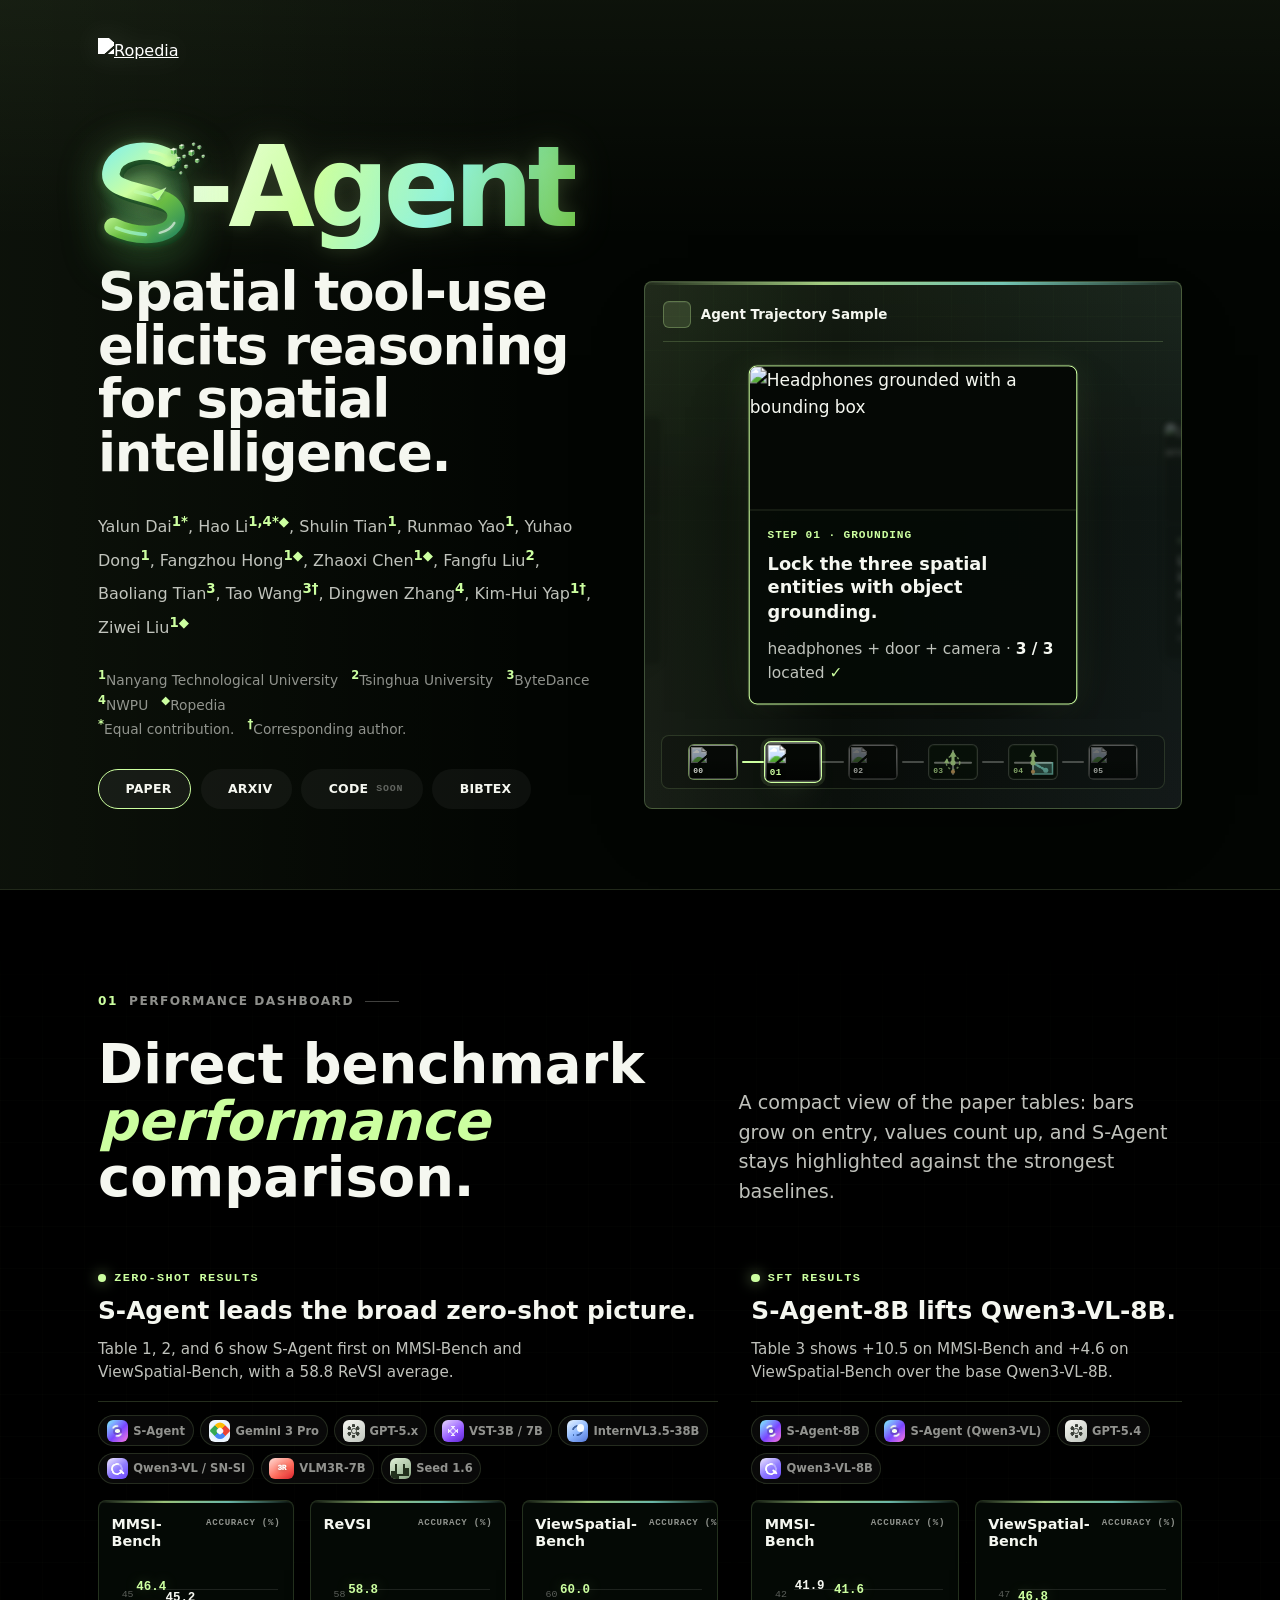
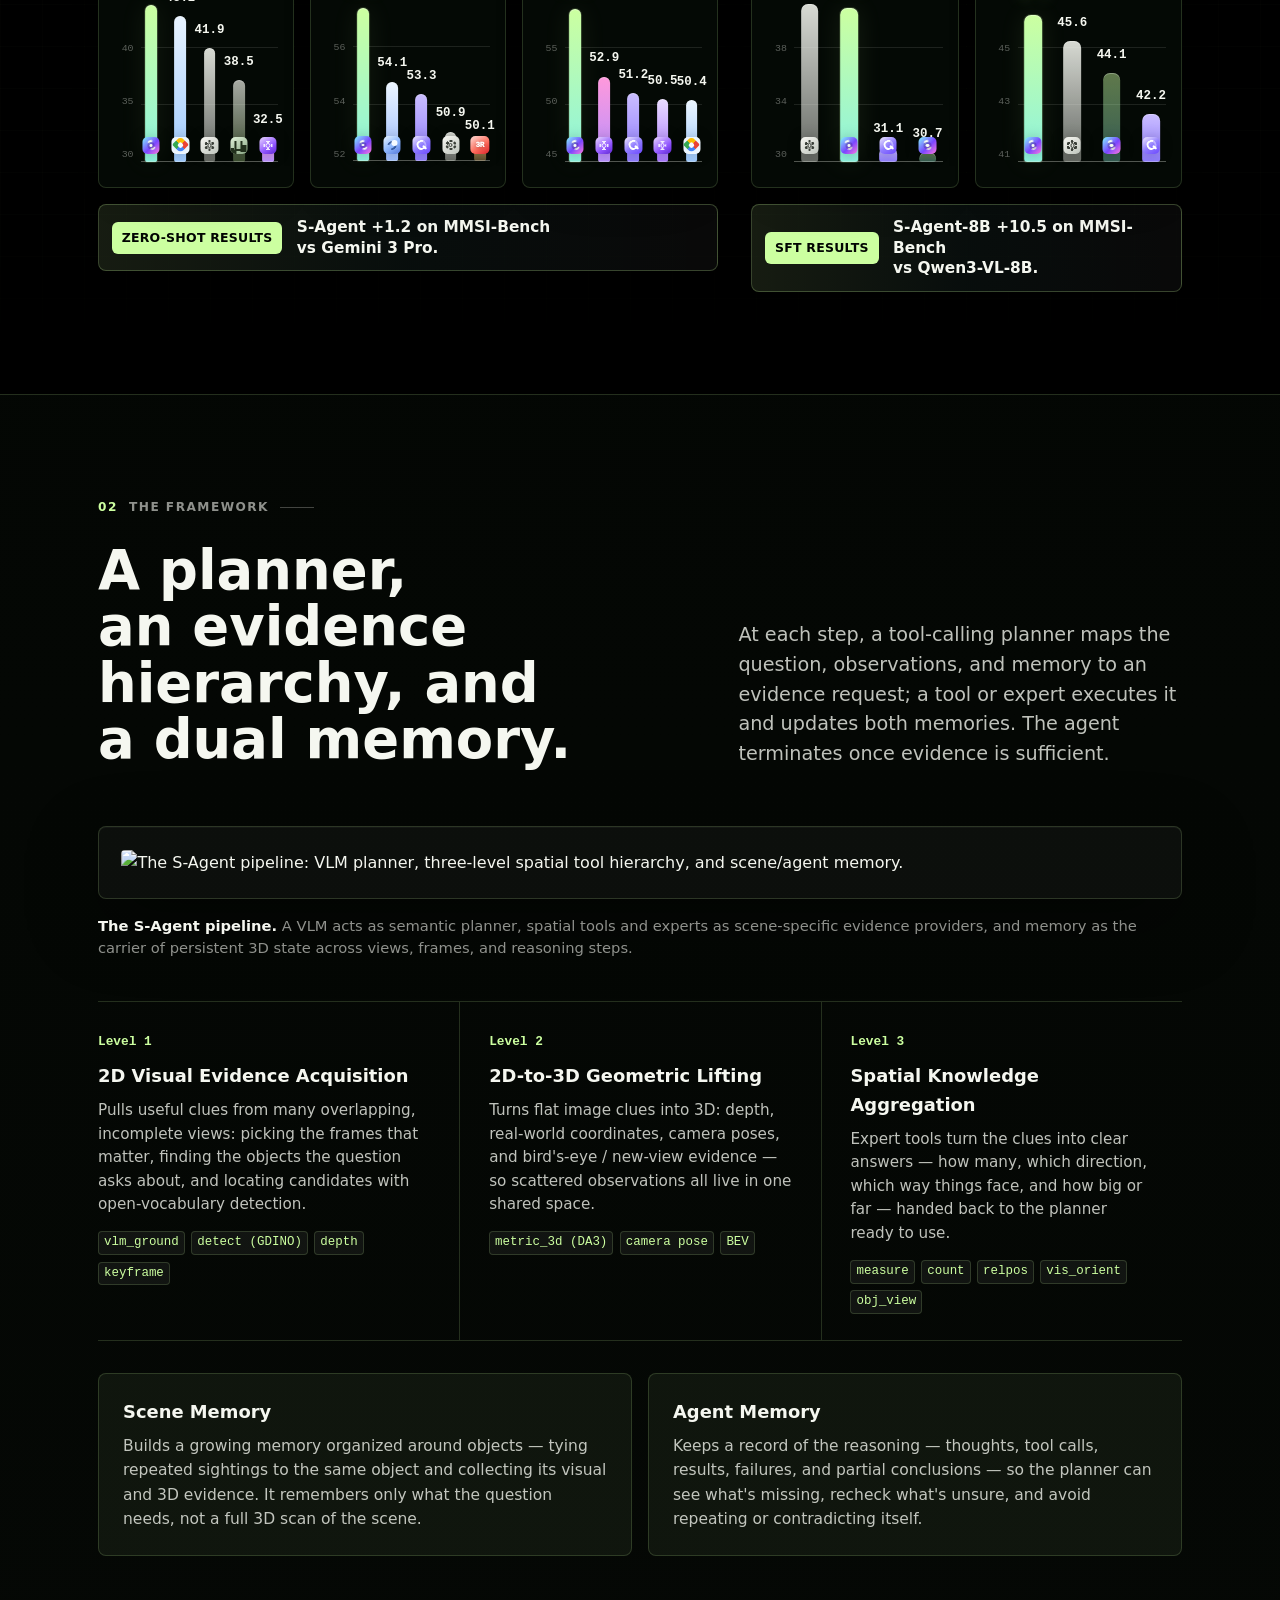
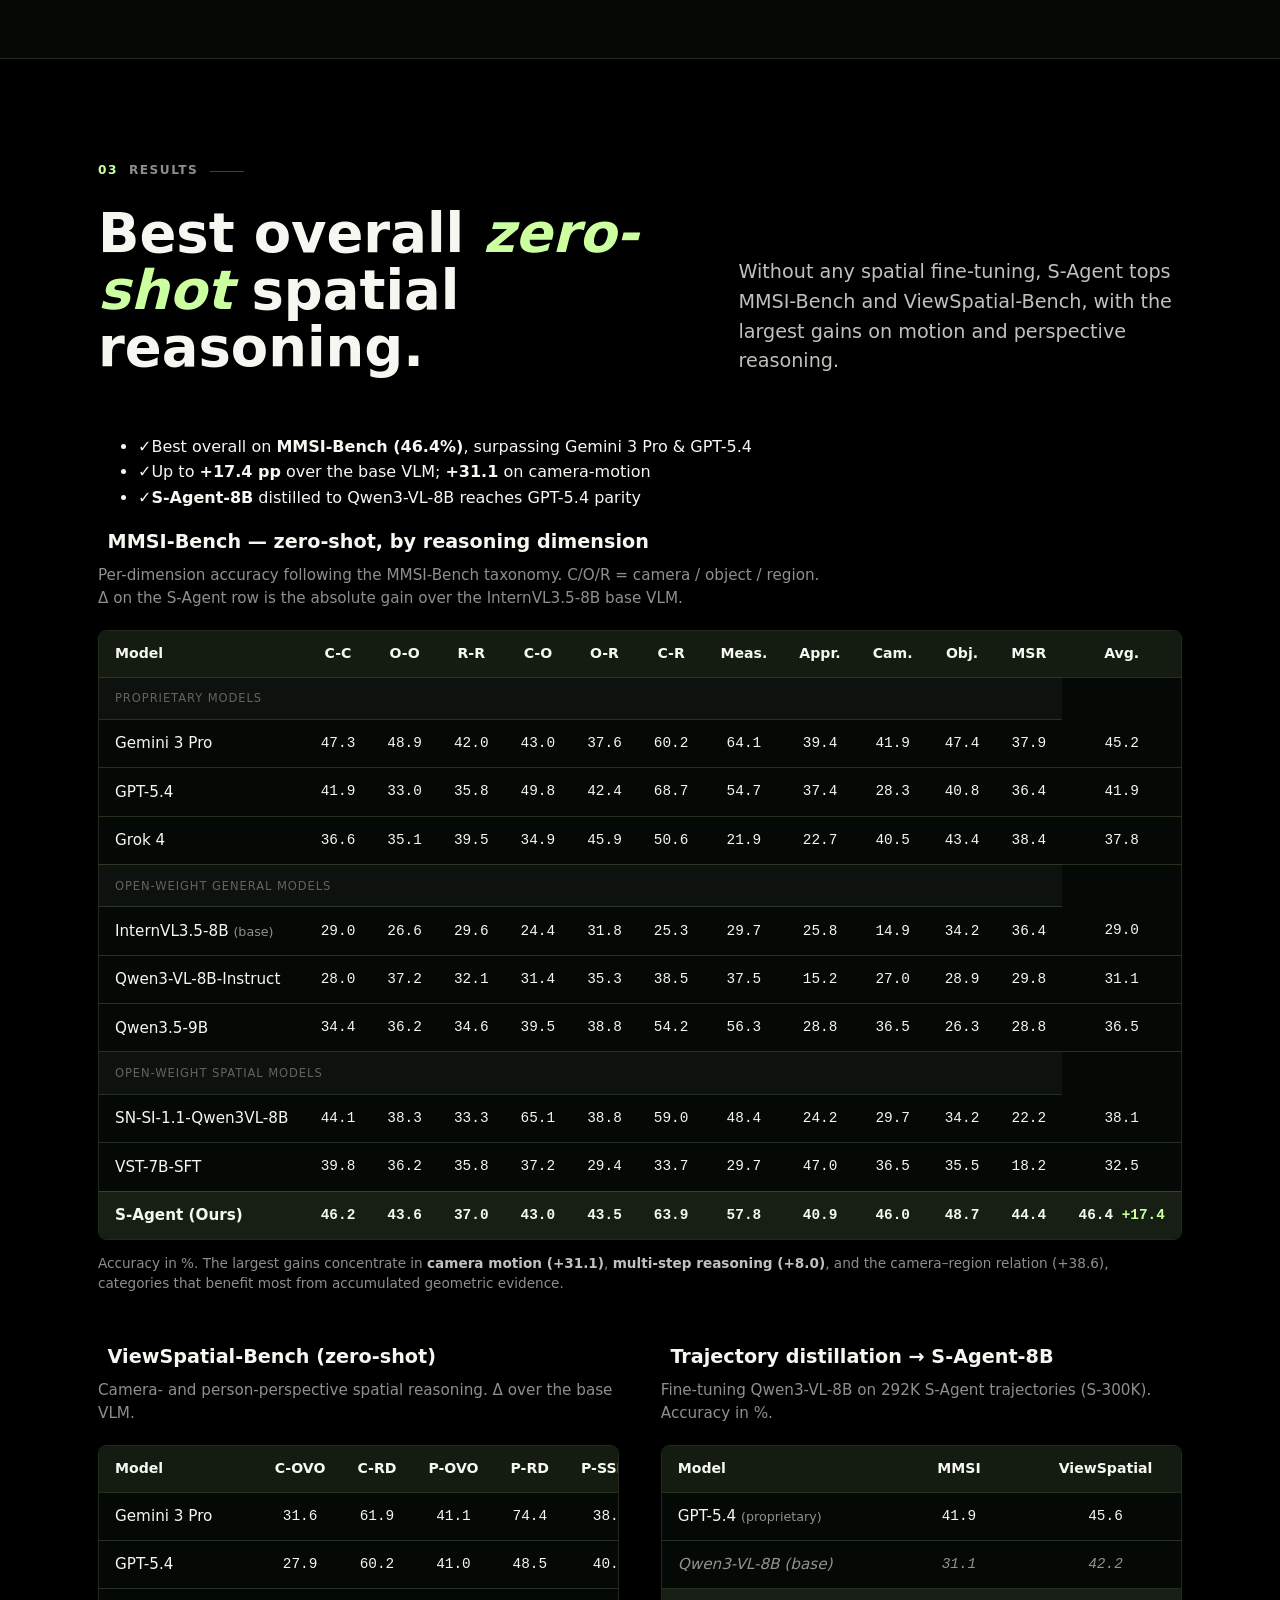
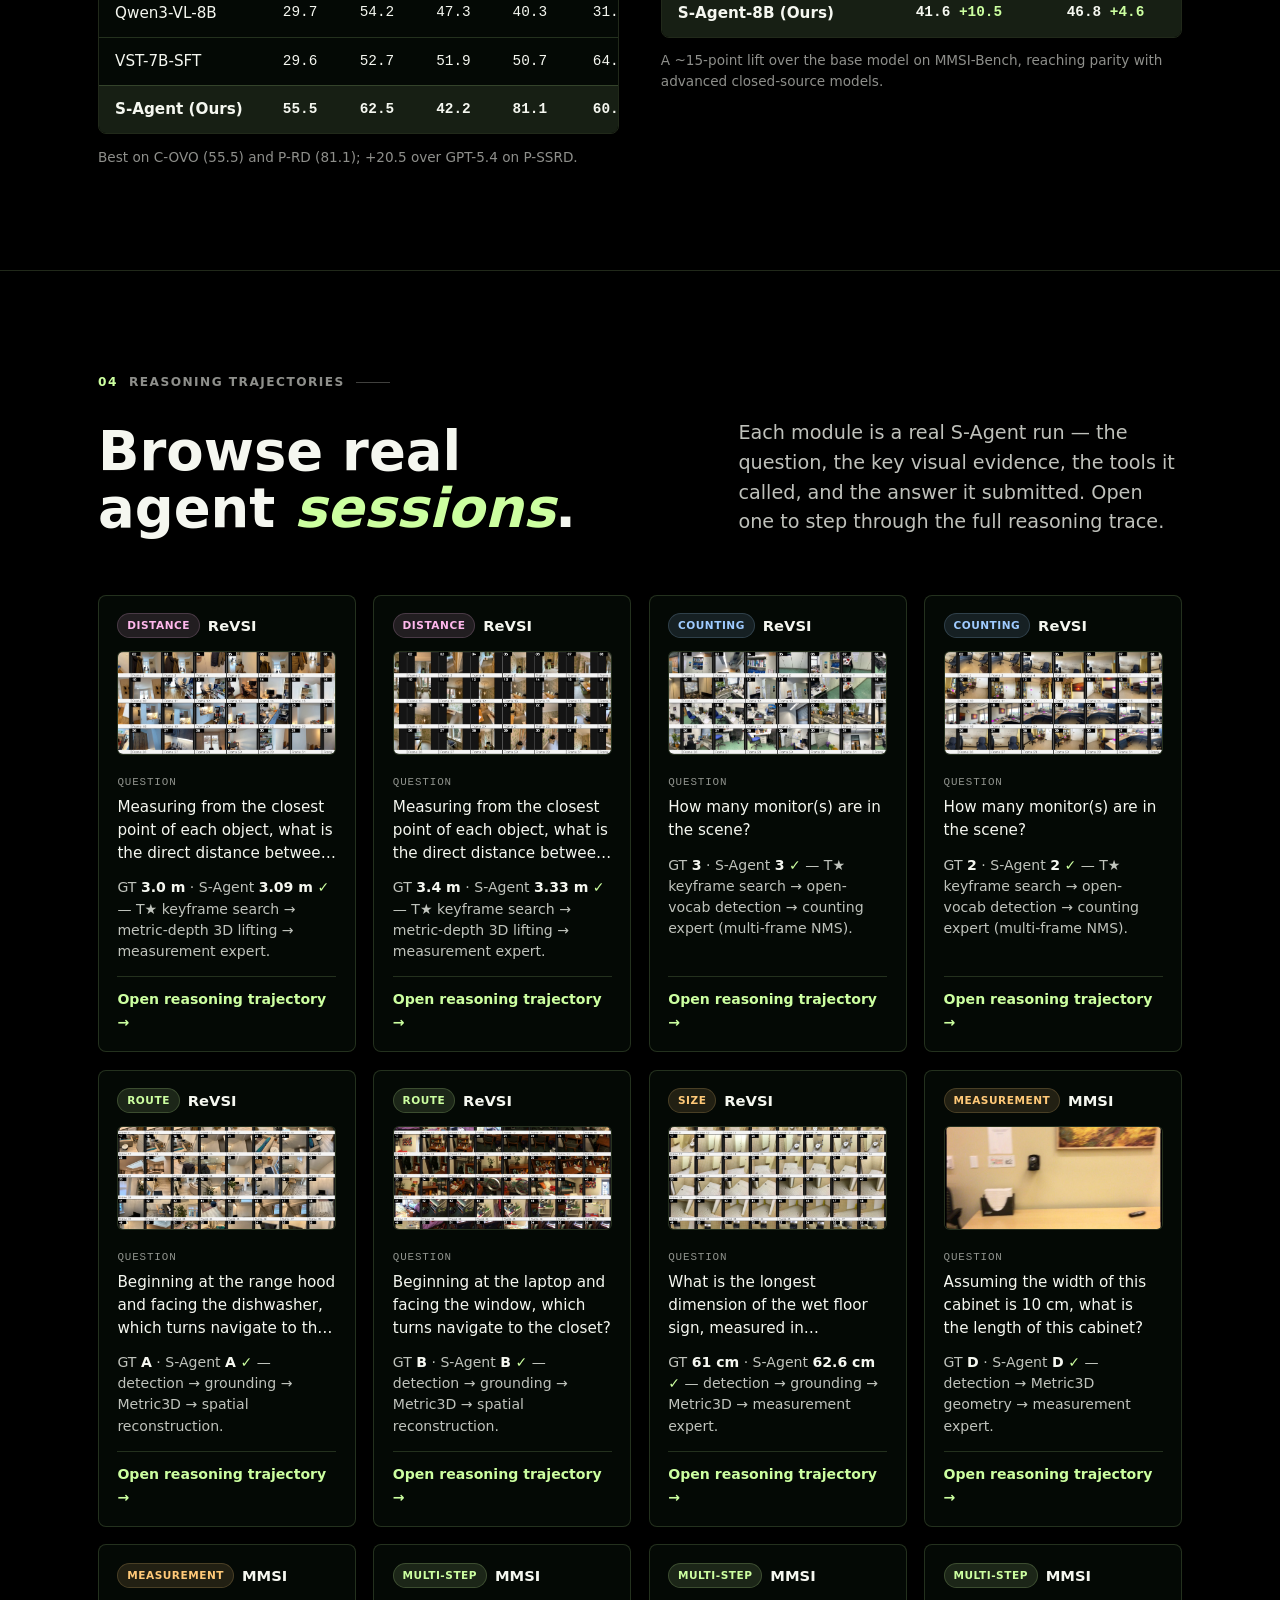
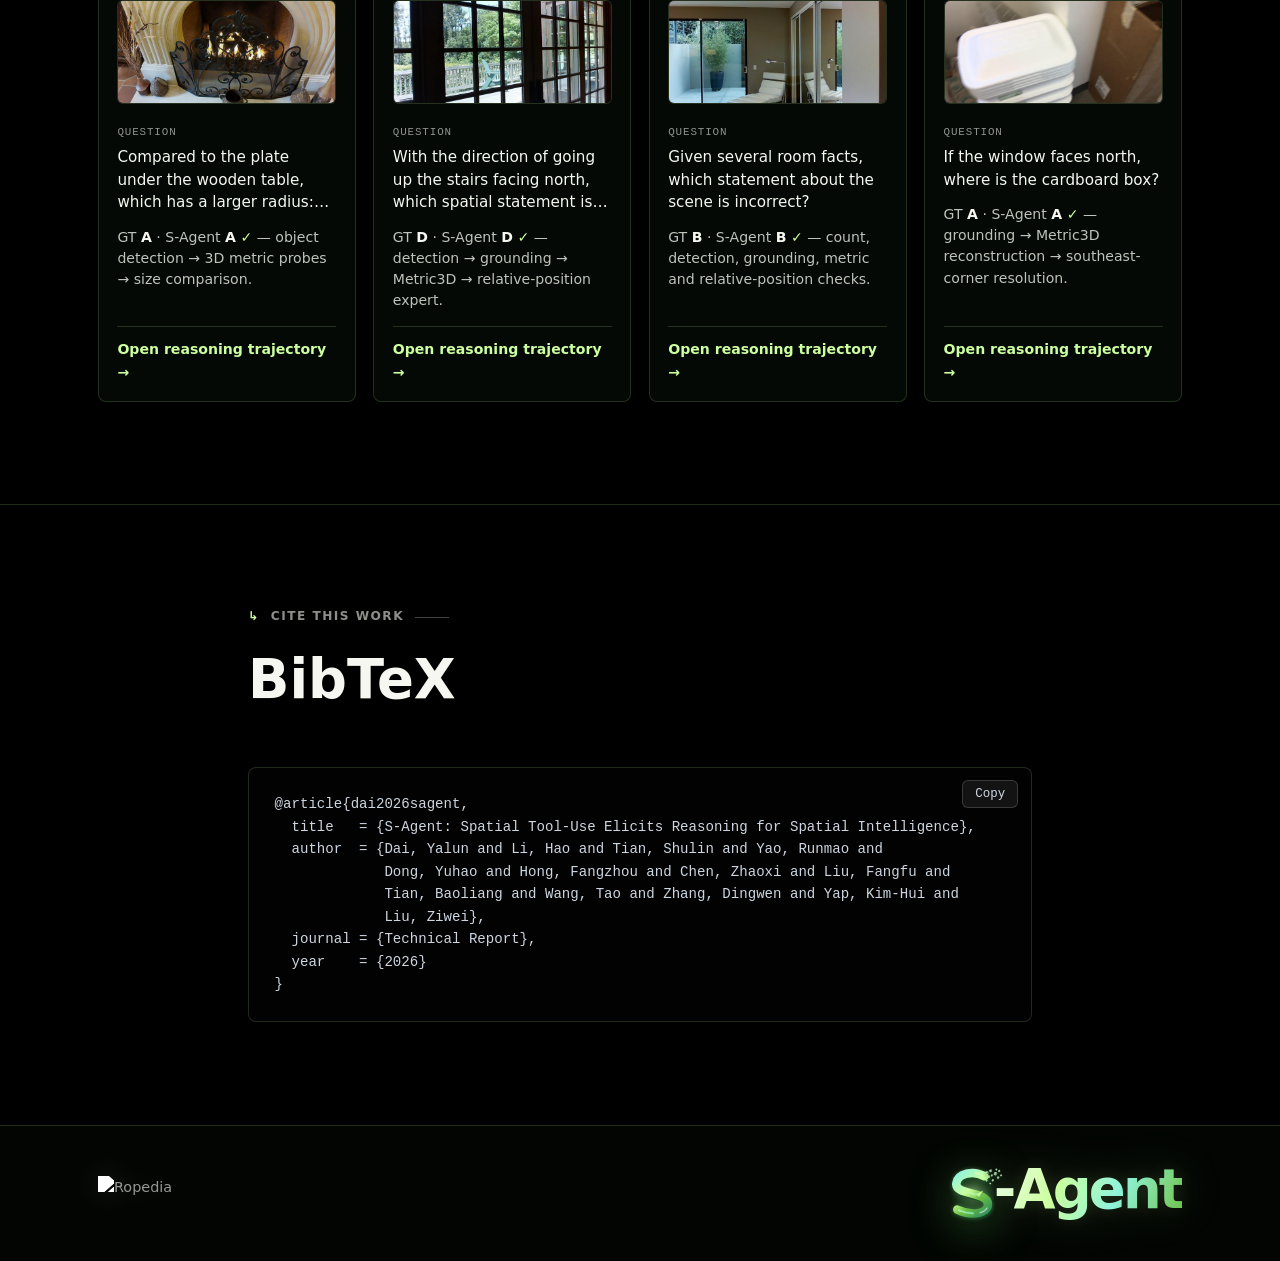
==== commit e5da478f: "Add arXiv link to project page" ====
--- a/index.html
+++ b/index.html
@@ -84,7 +84,7 @@
 
         <div class="links">
           <a class="btn" href="assets/S-Agent-paper.pdf" target="_blank"><span class="i"><i class="fas fa-file-pdf"></i></span><span>Paper</span></a>
-          <a class="btn ghost" href="#" data-placeholder="arxiv"><span class="i"><i class="fas fa-quote-right"></i></span><span>arXiv</span><span class="soon">soon</span></a>
+          <a class="btn ghost" href="https://arxiv.org/abs/2606.20515" target="_blank" rel="noopener"><span class="i"><i class="fas fa-quote-right"></i></span><span>arXiv</span></a>
           <a class="btn ghost" href="#" data-placeholder="code"><span class="i"><i class="fab fa-github"></i></span><span>Code</span><span class="soon">soon</span></a>
           <a class="btn ghost" href="#bibtex"><span class="i"><i class="fas fa-quote-left"></i></span><span>BibTeX</span></a>
         </div>
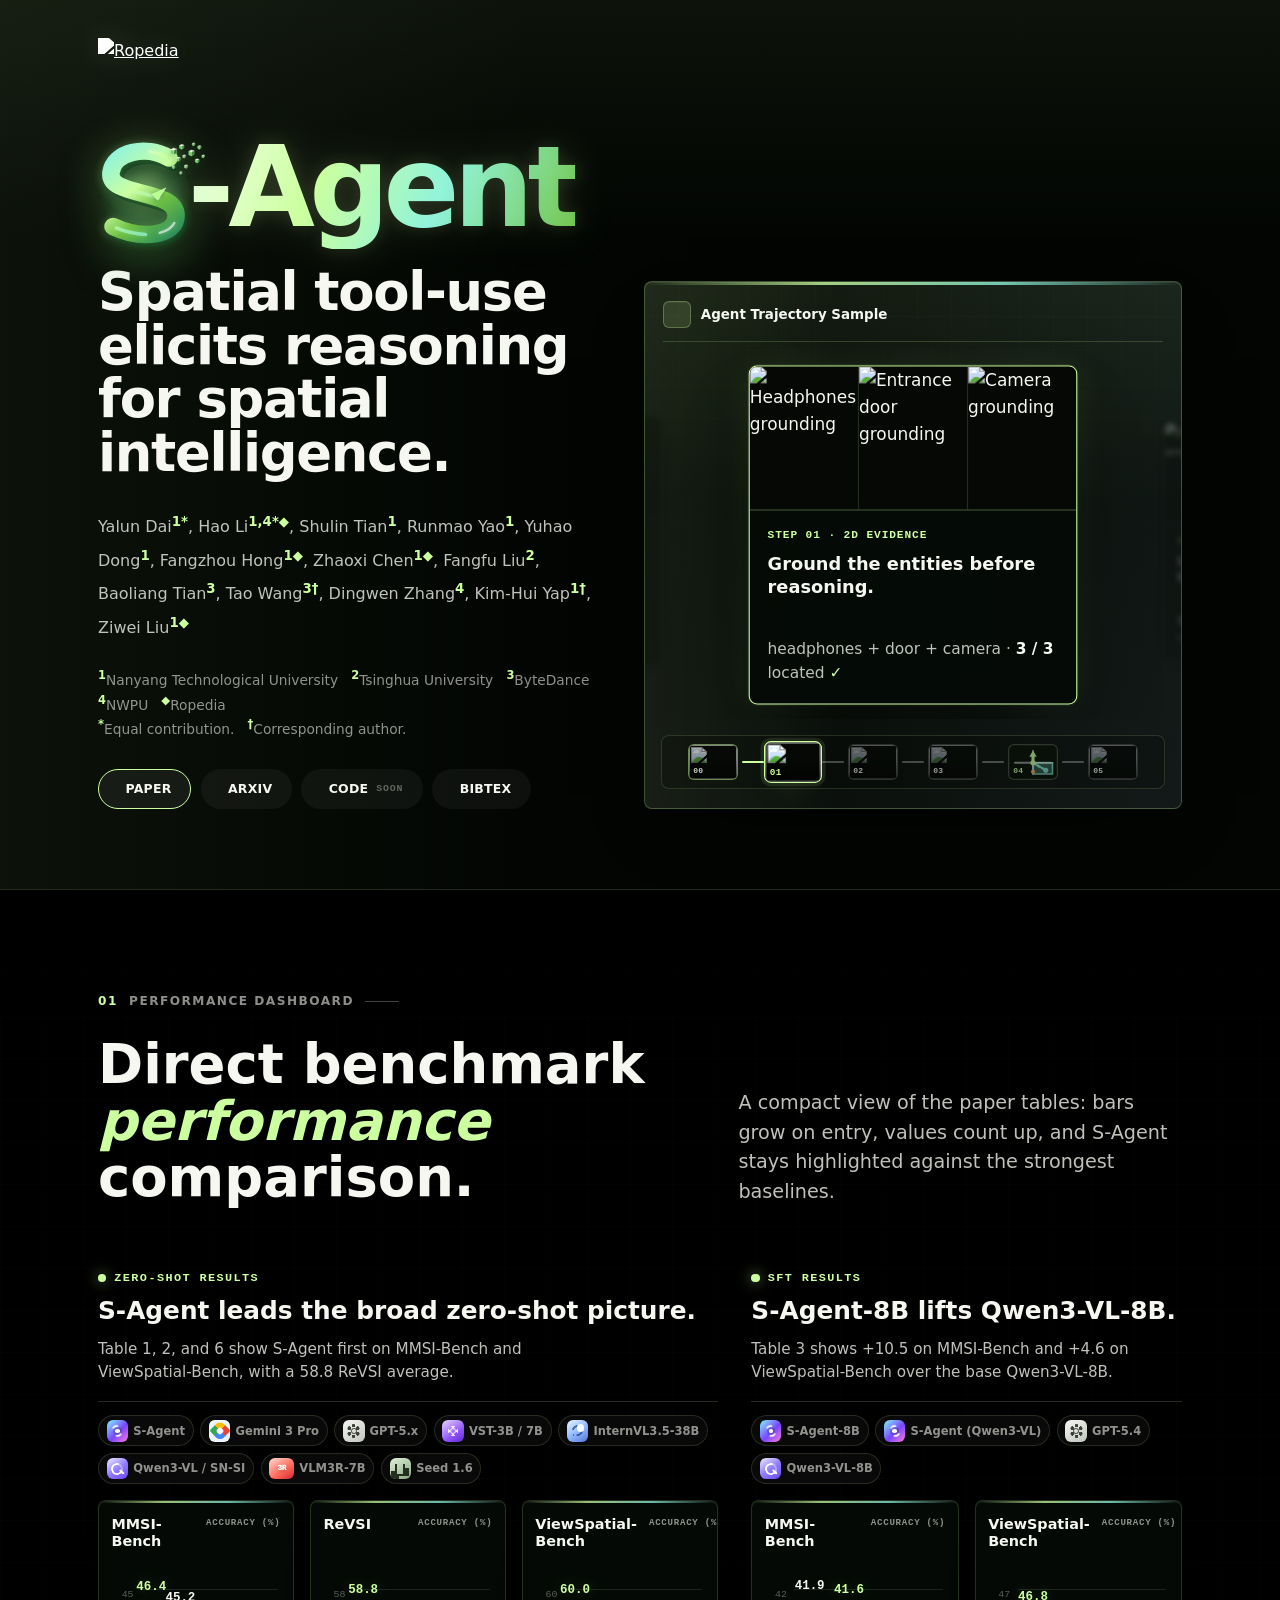
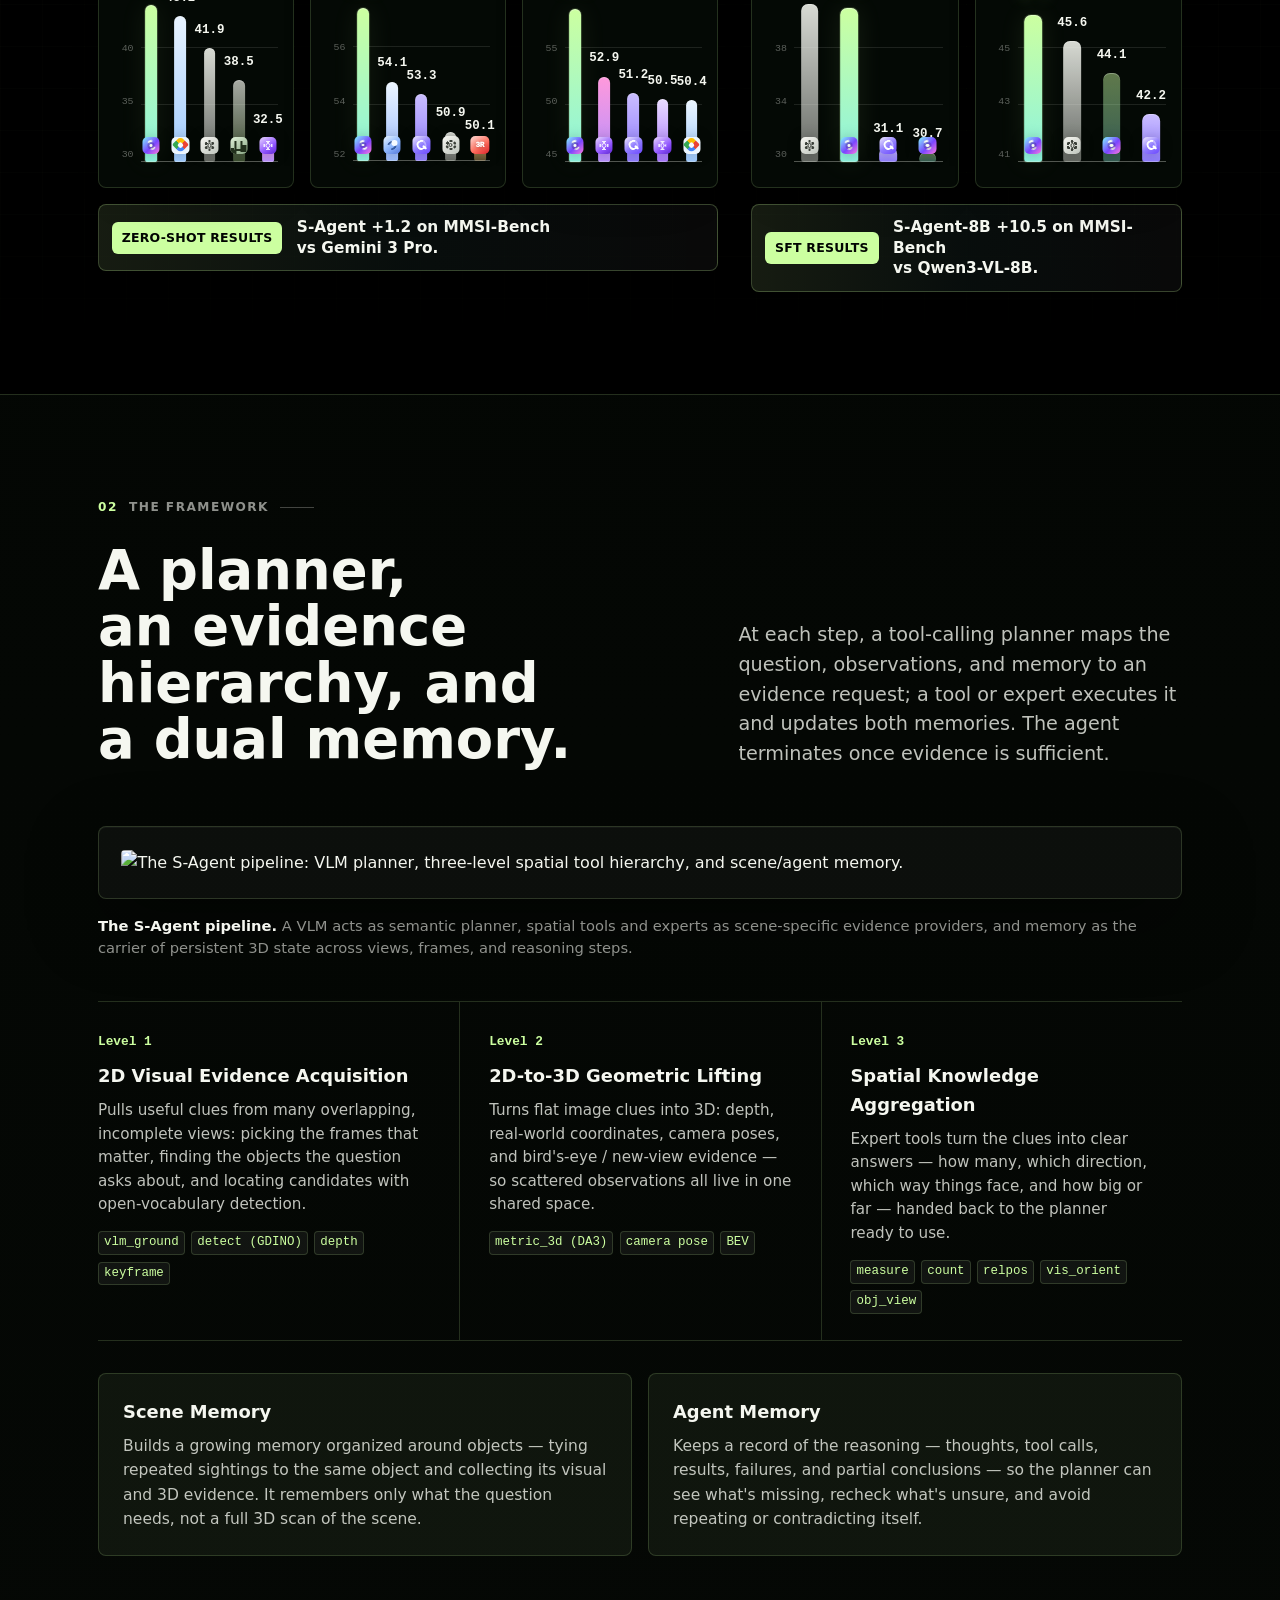
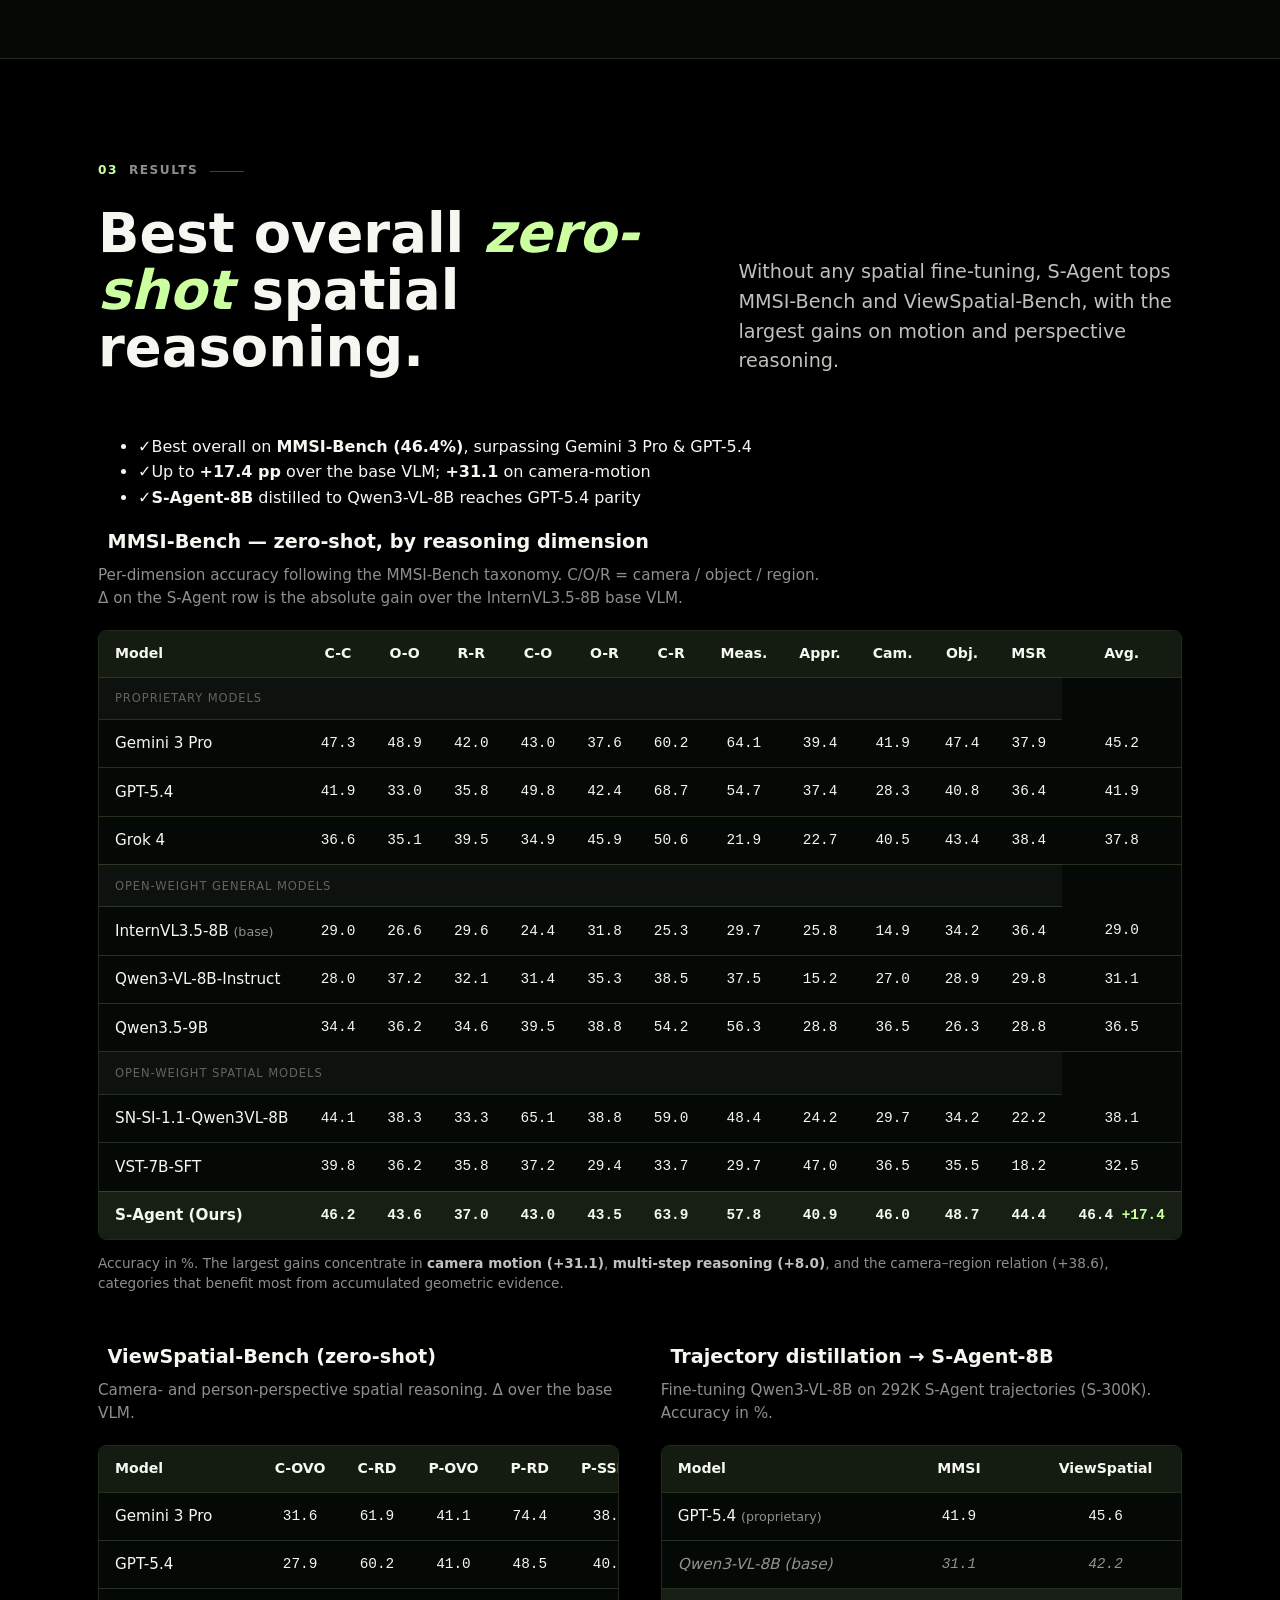
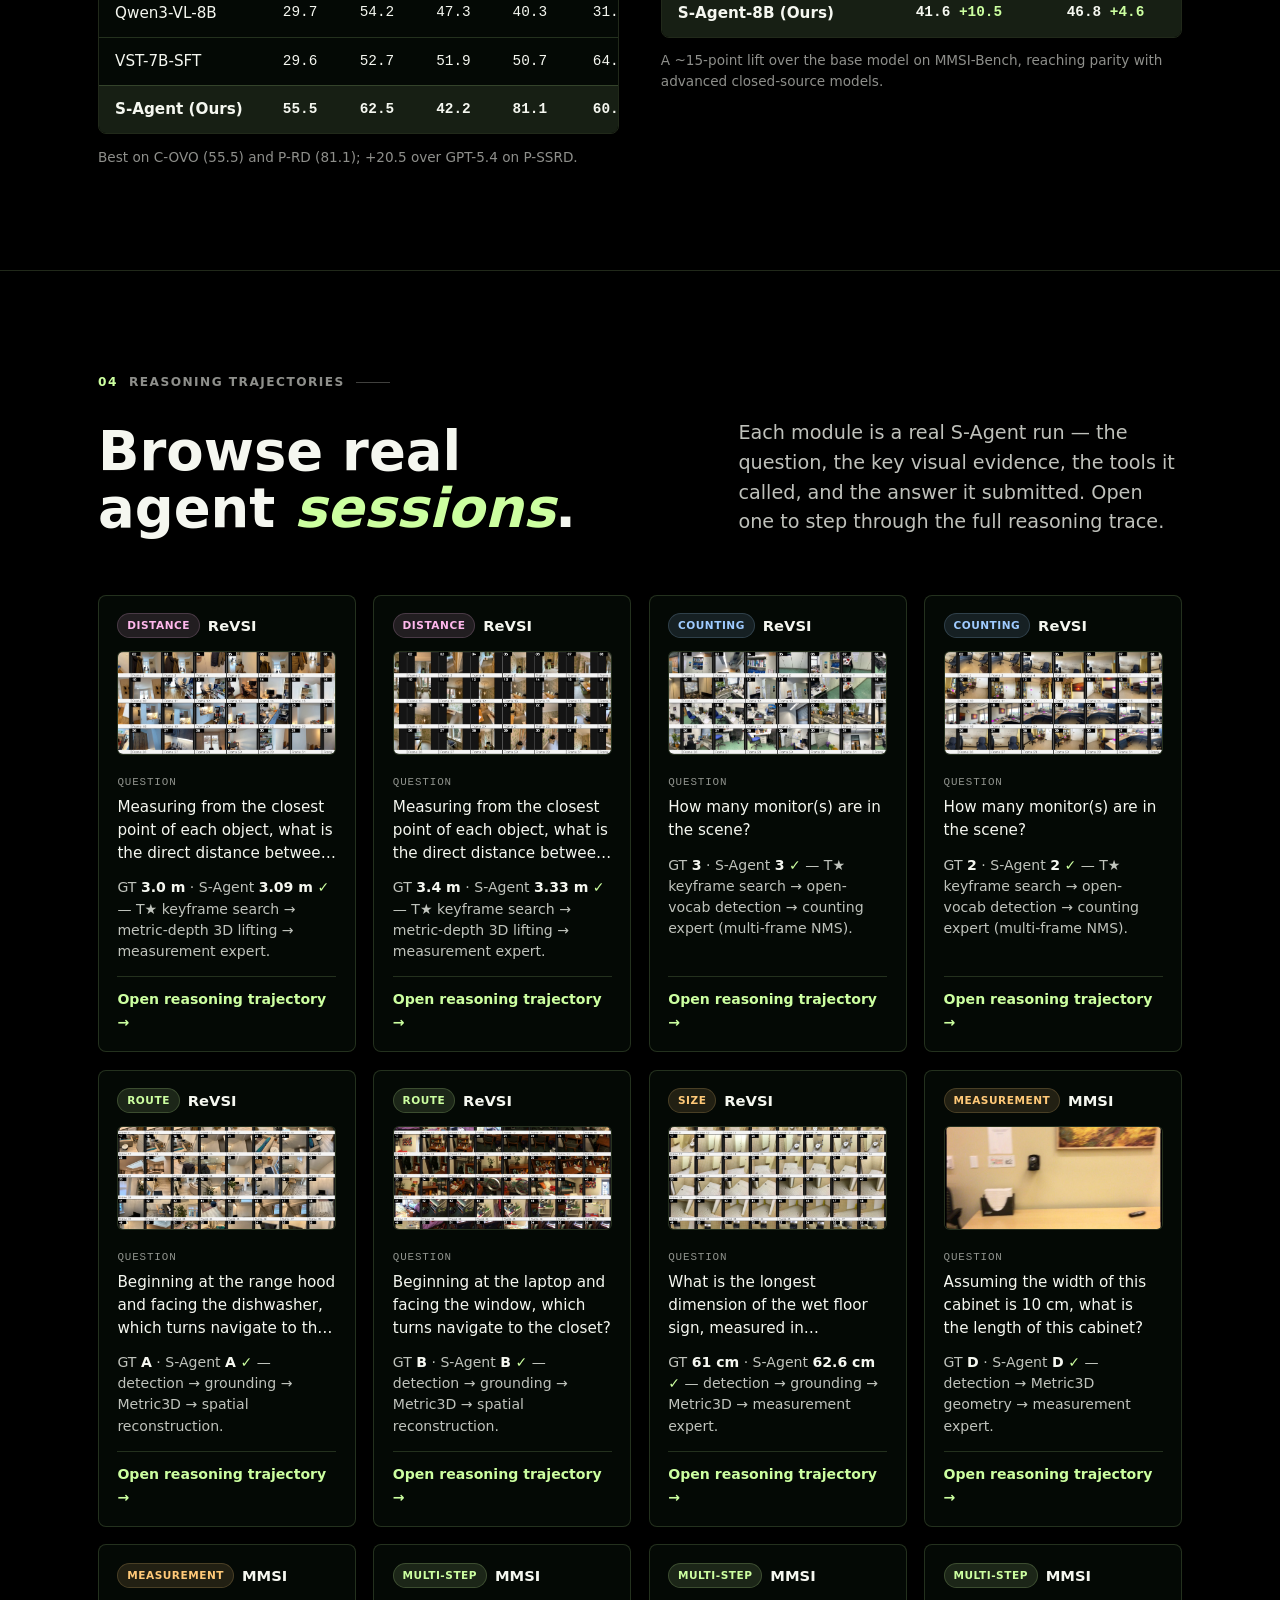
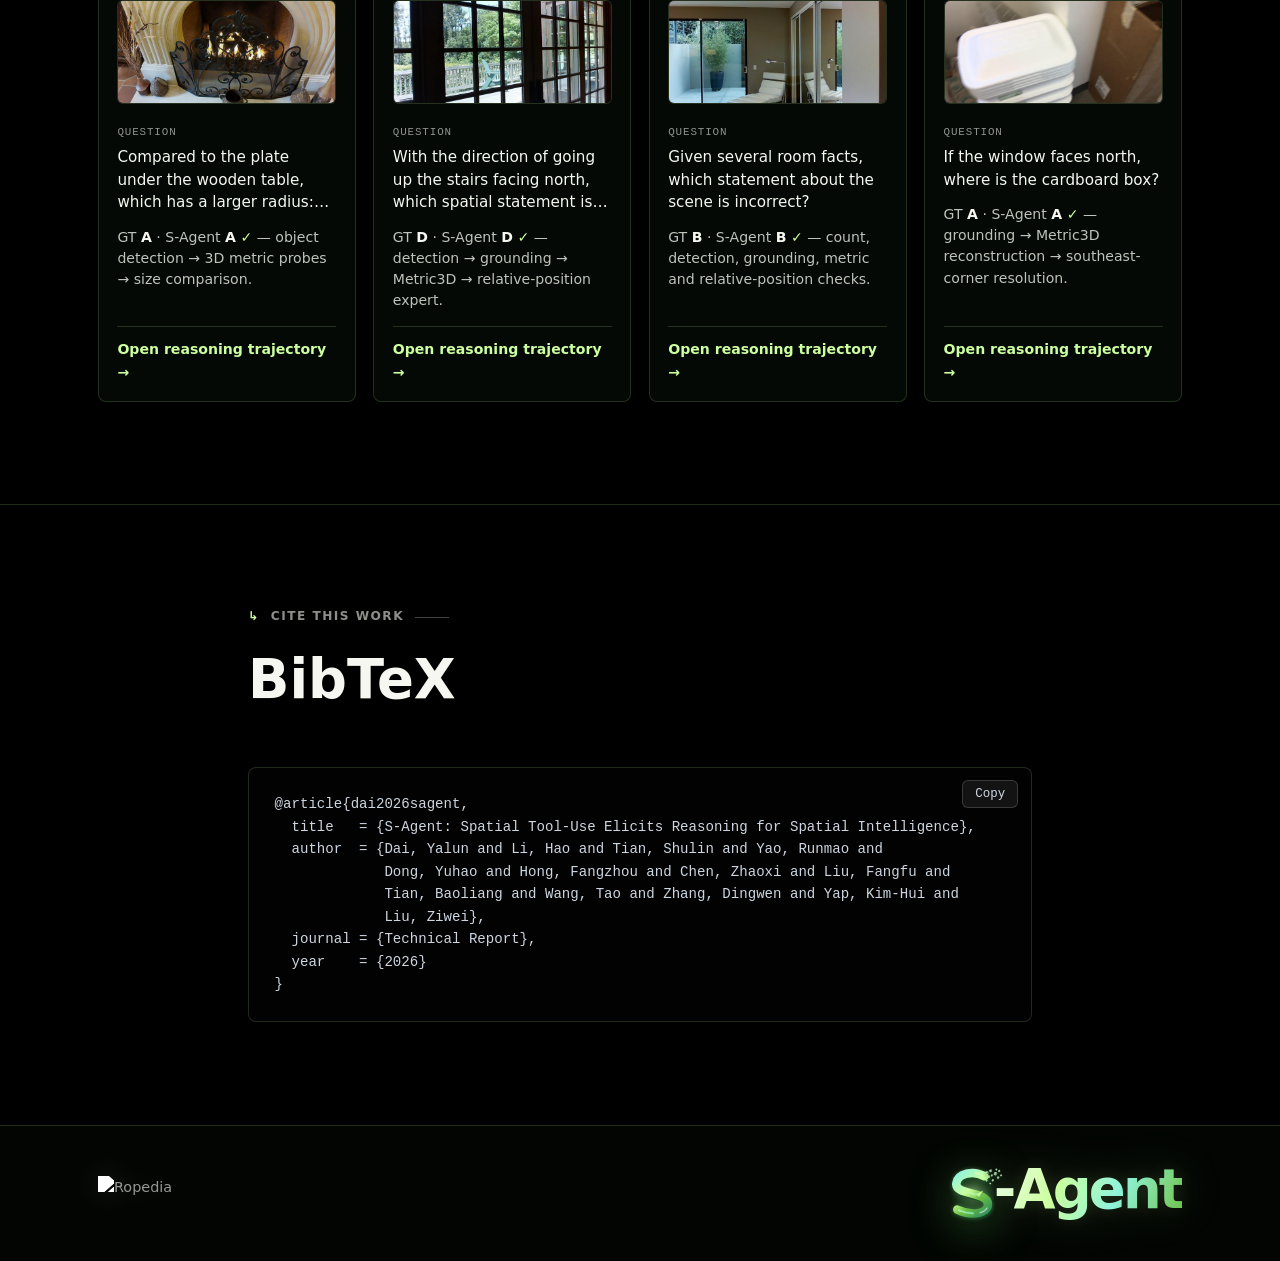
==== commit ce3f83a8: "update" ====
--- a/index.html
+++ b/index.html
@@ -95,41 +95,31 @@
           <div class="hcar-cap"><span class="hcar-cap-icon"><i class="fas fa-route" aria-hidden="true"></i></span><span>Agent Trajectory Sample</span></div>
           <div class="hcar-viewport">
             <div class="hcar-track">
-              <div class="hcard" data-thumb="assets/case6111/contact.jpg" data-step-label="Step 00 · Question">
-                <img class="hc-img" loading="lazy" src="assets/case6111/contact.jpg" alt="64 sampled keyframes" />
-                <div class="hc-body"><span class="hc-tag">Step 00 · Question</span><div class="hc-q">Standing by the headphones, facing away from the entrance door — which way is the camera?</div><div class="hc-a">Input: 64 video frames → question + contact sheet</div></div>
+              <div class="hcard" data-thumb="assets/case6111/demo/inputGrid.jpg" data-step-label="Step 00 · Question">
+                <img class="hc-img" loading="lazy" src="assets/case6111/demo/inputGrid.jpg" alt="64 sampled video frames" />
+                <div class="hc-body"><span class="hc-tag">Step 00 · Question</span><div class="hc-q">Standing by the headphones, facing away from the entrance door — where is the camera?</div><div class="hc-a">Choices: front-left, front-right, back-left, back-right.</div></div>
               </div>
               <div class="hcar-arrow" aria-hidden="true"><i class="fas fa-long-arrow-alt-right"></i></div>
-              <div class="hcard" data-thumb="assets/case6111/headphones.jpg" data-step-label="Step 01 · Grounding">
-                <img class="hc-img" loading="lazy" src="assets/case6111/headphones.jpg" alt="Headphones grounded with a bounding box" />
-                <div class="hc-body"><span class="hc-tag">Step 01 · Grounding</span><div class="hc-q">Lock the three spatial entities with object grounding.</div><div class="hc-a">headphones + door + camera · <b>3 / 3</b> located <span class="ok">✓</span></div></div>
+              <div class="hcard" data-thumb="assets/case6111/demo/headphones.jpg" data-step-label="Step 01 · 2D Evidence">
+                <div class="hc-mini-grid" aria-label="2D visual evidence">
+                  <img loading="lazy" src="assets/case6111/demo/headphones.jpg" alt="Headphones grounding" />
+                  <img loading="lazy" src="assets/case6111/demo/door.jpg" alt="Entrance door grounding" />
+                  <img loading="lazy" src="assets/case6111/demo/camera.jpg" alt="Camera grounding" />
+                </div>
+                <div class="hc-body"><span class="hc-tag">Step 01 · 2D Evidence</span><div class="hc-q">Ground the entities before reasoning.</div><div class="hc-a">headphones + door + camera · <b>3 / 3</b> located <span class="ok">✓</span></div></div>
               </div>
               <div class="hcar-arrow" aria-hidden="true"><i class="fas fa-long-arrow-alt-right"></i></div>
-              <div class="hcard" data-thumb="assets/case6111/cloudPoster.png" data-step-label="Step 02 · Metric3D">
-                <img class="hc-img" loading="lazy" src="assets/case6111/cloudPoster.png" alt="Dense PLY point cloud with anchors and camera poses" />
-                <div class="hc-body"><span class="hc-tag">Step 02 · Metric3D</span><div class="hc-q">Lift the grounded entities into a dense 3D reconstruction.</div><div class="hc-a"><b>3 anchors</b> · headphones, door, camera centers</div></div>
+              <div class="hcard" data-thumb="assets/case6111/demo/cloudAnim.webp" data-step-label="Step 02 · 3D Lift">
+                <img class="hc-img" loading="lazy" src="assets/case6111/demo/cloudAnim.webp" alt="Dense point cloud with object anchors" />
+                <div class="hc-body"><span class="hc-tag">Step 02 · 3D Lift</span><div class="hc-q">Lift grounded objects into the scene frame.</div><div class="hc-a"><b>3 anchors</b> · headphones, door, camera centers</div></div>
               </div>
               <div class="hcar-arrow" aria-hidden="true"><i class="fas fa-long-arrow-alt-right"></i></div>
-              <div class="hcard" data-thumb="assets/case6111/top.png" data-step-label="Step 03 · Egocentric frame" data-rail-diagram="ego">
-                <div class="hc-diagram"><svg viewBox="0 0 320 150" role="img" aria-label="Egocentric person frame">
-                  <line class="fd-axis" x1="44" y1="86" x2="276" y2="86"/>
-                  <line class="fd-axis" x1="160" y1="34" x2="160" y2="136"/>
-                  <line class="fd-front" x1="160" y1="86" x2="160" y2="48"/>
-                  <path class="fd-fronthead" d="M160 38 L152 54 L168 54 Z"/>
-                  <circle class="fd-ring" cx="160" cy="86" r="25"/>
-                  <path class="fd-turn" d="M138 70 L132 80 L144 82 Z"/>
-                  <circle class="fd-door" cx="160" cy="122" r="6"/>
-                  <circle class="fd-person" cx="160" cy="86" r="7"/>
-                  <text class="fd-t cy" x="160" y="30" text-anchor="middle">FACING</text>
-                  <text class="fd-t cy" x="160" y="72" text-anchor="middle">PERSON</text>
-                  <text class="fd-t gd" x="160" y="146" text-anchor="middle">DOOR · BACK</text>
-                  <text class="fd-t" x="22" y="90">LEFT</text>
-                  <text class="fd-t" x="298" y="90" text-anchor="end">RIGHT</text>
-                </svg></div>
-                <div class="hc-body"><span class="hc-tag">Step 03 · Egocentric frame</span><div class="hc-q">Rotate the top-down layout into the person's coordinate frame.</div><div class="hc-a">Stand at headphones, face away from the door</div></div>
+              <div class="hcard" data-thumb="assets/case6111/demo/step3Intro.webp" data-step-label="Step 03 · Orientation">
+                <img class="hc-img" loading="lazy" src="assets/case6111/demo/step3Intro.webp" alt="Point cloud aligned to top-down scene view" />
+                <div class="hc-body"><span class="hc-tag">Step 03 · Orientation</span><div class="hc-q">Build the egocentric frame.</div><div class="hc-a">Stand at headphones, face away from the door</div></div>
               </div>
               <div class="hcar-arrow" aria-hidden="true"><i class="fas fa-long-arrow-alt-right"></i></div>
-              <div class="hcard" data-thumb="assets/case6111/front.png" data-step-label="Step 04 · Relative position" data-rail-diagram="relative">
+              <div class="hcard" data-thumb="assets/case6111/demo/front.png" data-step-label="Step 04 · Direction" data-rail-diagram="relative">
                 <div class="hc-diagram"><svg viewBox="0 0 320 150" role="img" aria-label="Relative position back-right">
                   <path class="fd-zone" d="M160 86 H290 V138 H160 Z"/>
                   <line class="fd-axis" x1="44" y1="86" x2="276" y2="86"/>
@@ -146,12 +136,12 @@
                   <text class="fd-t" x="22" y="90">LEFT</text>
                   <text class="fd-t rs" x="298" y="134" text-anchor="end">BACK-RIGHT</text>
                 </svg></div>
-                <div class="hc-body"><span class="hc-tag">Step 04 · Relative position</span><div class="hc-q">The relative-position expert judges the camera's quadrant.</div><div class="hc-a">Camera falls at the person's <b>back-right</b></div></div>
+                <div class="hc-body"><span class="hc-tag">Step 04 · Direction</span><div class="hc-q">Resolve the camera quadrant.</div><div class="hc-a">Camera falls at the person's <b>back-right</b></div></div>
               </div>
               <div class="hcar-arrow" aria-hidden="true"><i class="fas fa-long-arrow-alt-right"></i></div>
-              <div class="hcard hcard--final" data-thumb="assets/case6111/still.jpg" data-step-label="Step 05 · Final answer">
+              <div class="hcard hcard--final" data-thumb="assets/case6111/demo/still.jpg" data-step-label="Final · Answer">
                 <div class="hc-final"><span class="hc-final-d">D</span><span class="hc-final-dir">back-right</span></div>
-                <div class="hc-body"><span class="hc-tag">Step 05 · Final answer</span><div class="hc-q">Camera is at the person's back-right.</div><div class="hc-a"><span class="ok">✓</span> correct · GT <b>D</b> · 3 turns · 6 tool calls</div></div>
+                <div class="hc-body"><span class="hc-tag">Final · Answer</span><div class="hc-q">Camera is at the person's back-right.</div><div class="hc-a"><span class="ok">✓</span> correct · GT <b>D</b> · 3 turns · 6 tool calls</div></div>
               </div>
             </div>
           </div>
--- a/styles.css
+++ b/styles.css
@@ -628,6 +628,11 @@
   box-shadow:0 36px 72px -28px rgba(0,0,0,.88),0 0 0 1px var(--accent-wash),0 0 34px rgba(204,255,160,.09);
 }
 .hcard .hc-img{display:block;flex:0 0 auto;width:100%;height:120px;object-fit:cover;object-position:center;background:var(--bg-2);border-bottom:1px solid var(--line);pointer-events:none;}
+.hc-mini-grid{
+  flex:0 0 auto;display:grid;grid-template-columns:repeat(3,minmax(0,1fr));gap:1px;height:120px;
+  border-bottom:1px solid var(--line);background:var(--line);overflow:hidden;pointer-events:none;
+}
+.hc-mini-grid img{display:block;width:100%;height:100%;min-width:0;object-fit:cover;object-position:center;background:var(--bg-2);}
 .hc-body{display:flex;flex:1;flex-direction:column;padding:.85rem .95rem 1rem;}
 .hc-tag{font-family:var(--font-mono);font-size:.66rem;letter-spacing:.08em;text-transform:uppercase;color:var(--accent-ink);font-weight:700;}
 .hc-q{margin:.42rem 0 .38rem;font-size:.98rem;font-weight:600;line-height:1.35;color:var(--ink);}
@@ -636,7 +641,7 @@
 @media(min-width:920px){
   .hcar{--hcw:310px;--arrow-w:40px;padding:1.08rem 1rem 1.18rem;}
   .hcard{min-height:320px;}
-  .hcard .hc-img,.hc-diagram,.hcard--final .hc-final{height:136px;}
+  .hcard .hc-img,.hc-diagram,.hc-mini-grid,.hcard--final .hc-final{height:136px;}
   .hc-body{padding:.95rem 1.05rem 1.08rem;}
   .hc-q{font-size:1.05rem;}
   .hc-a{font-size:.91rem;}
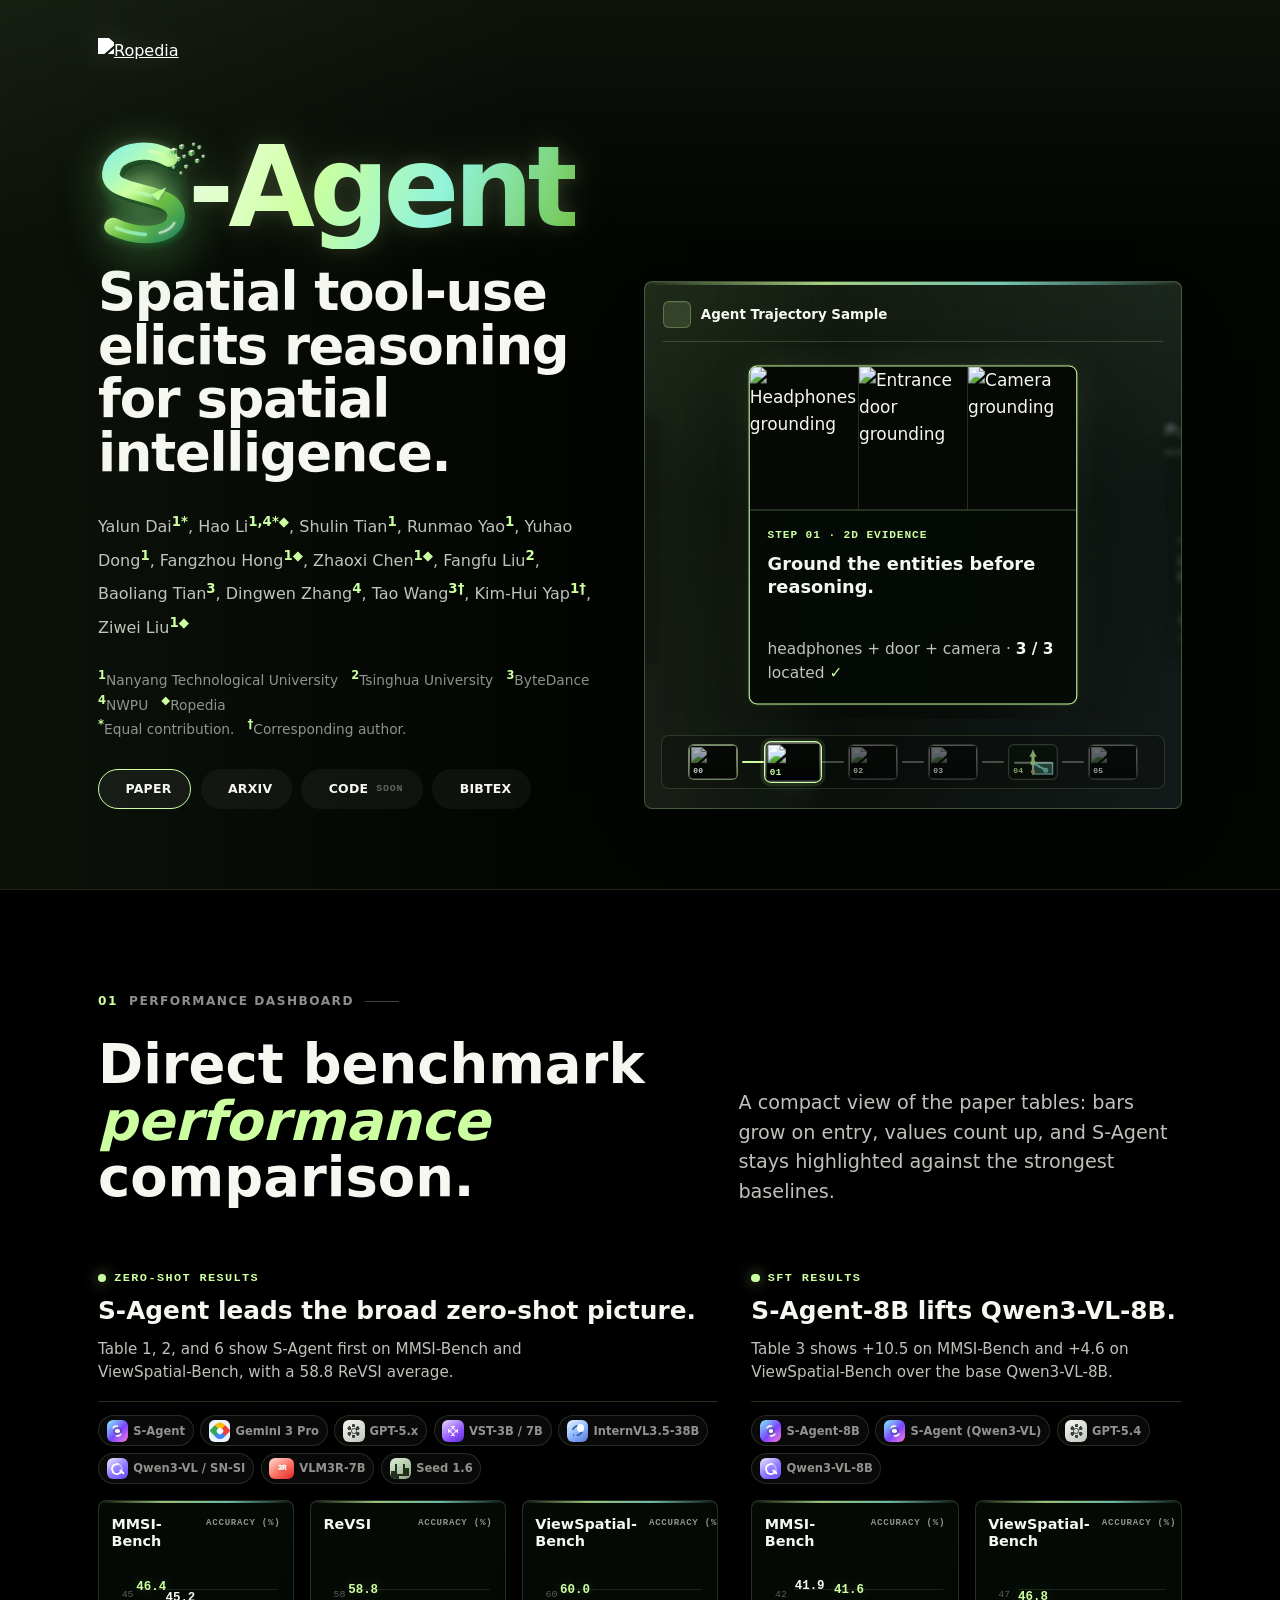
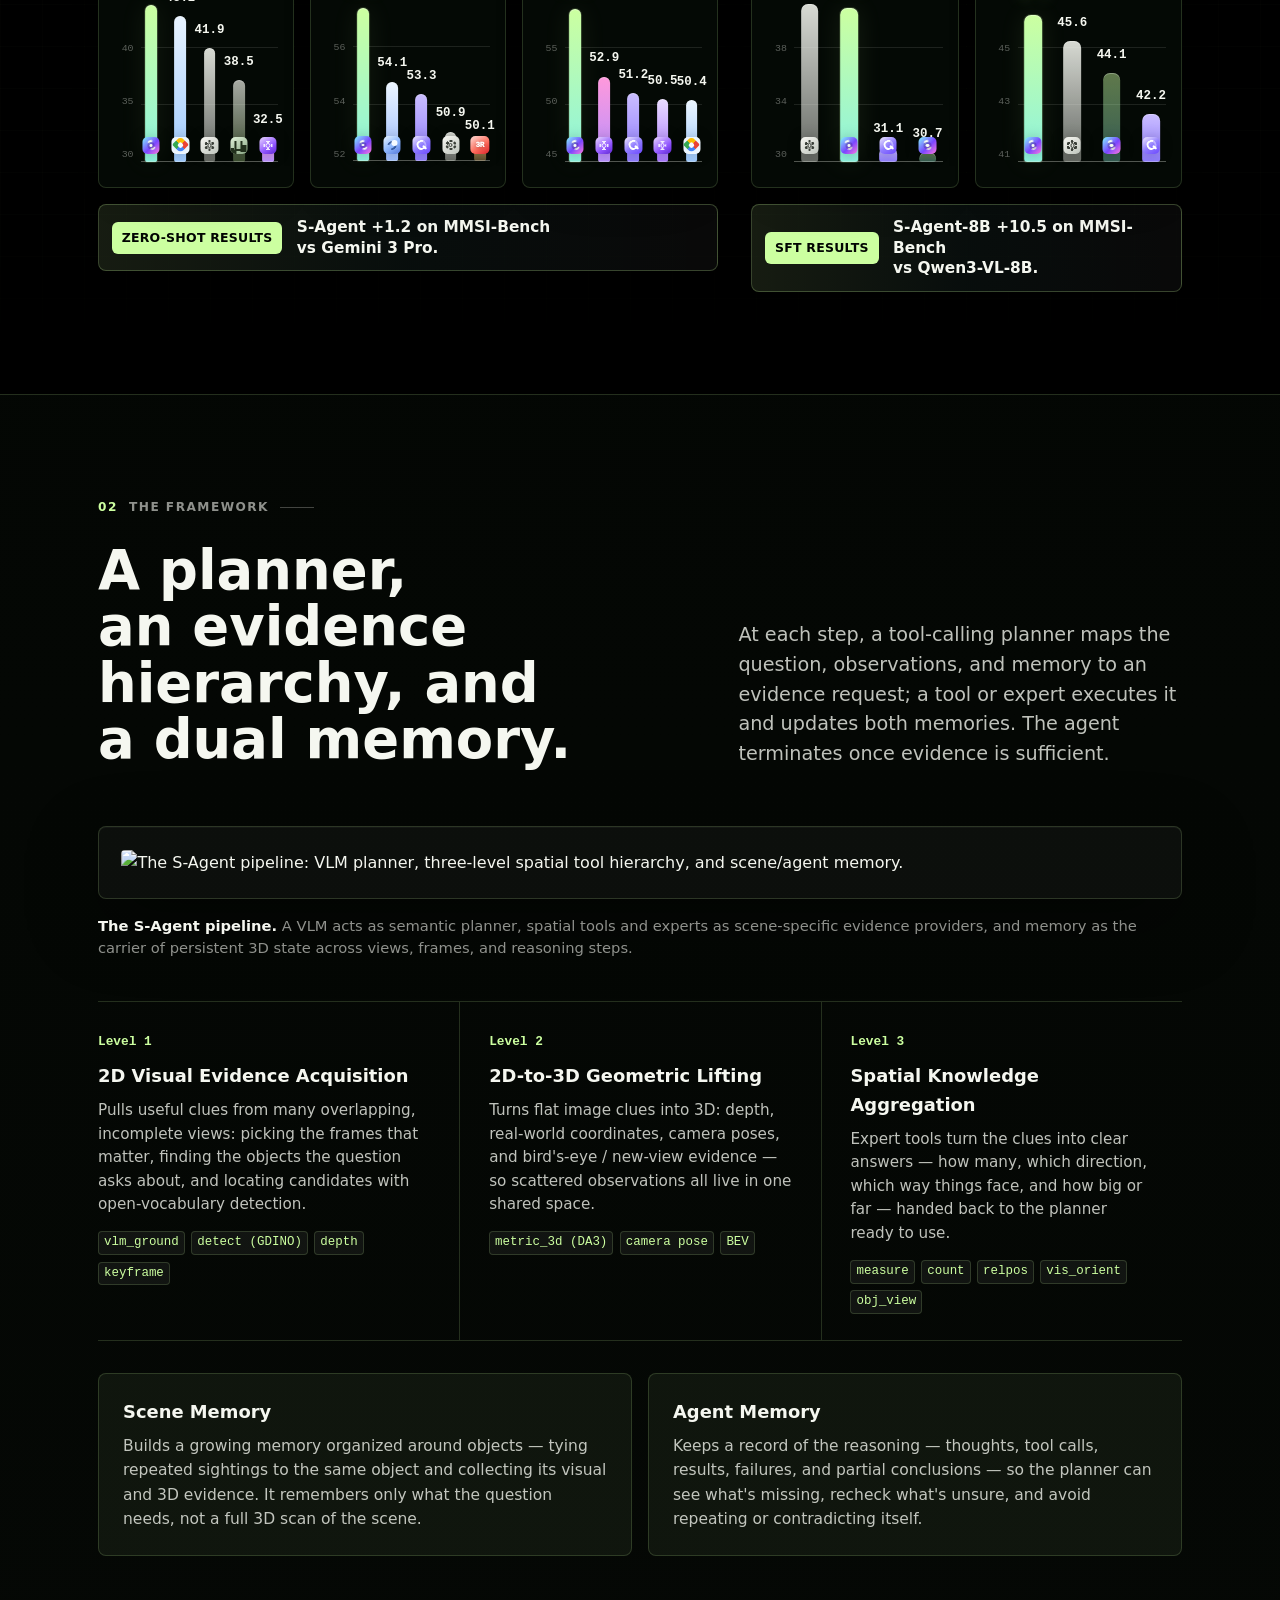
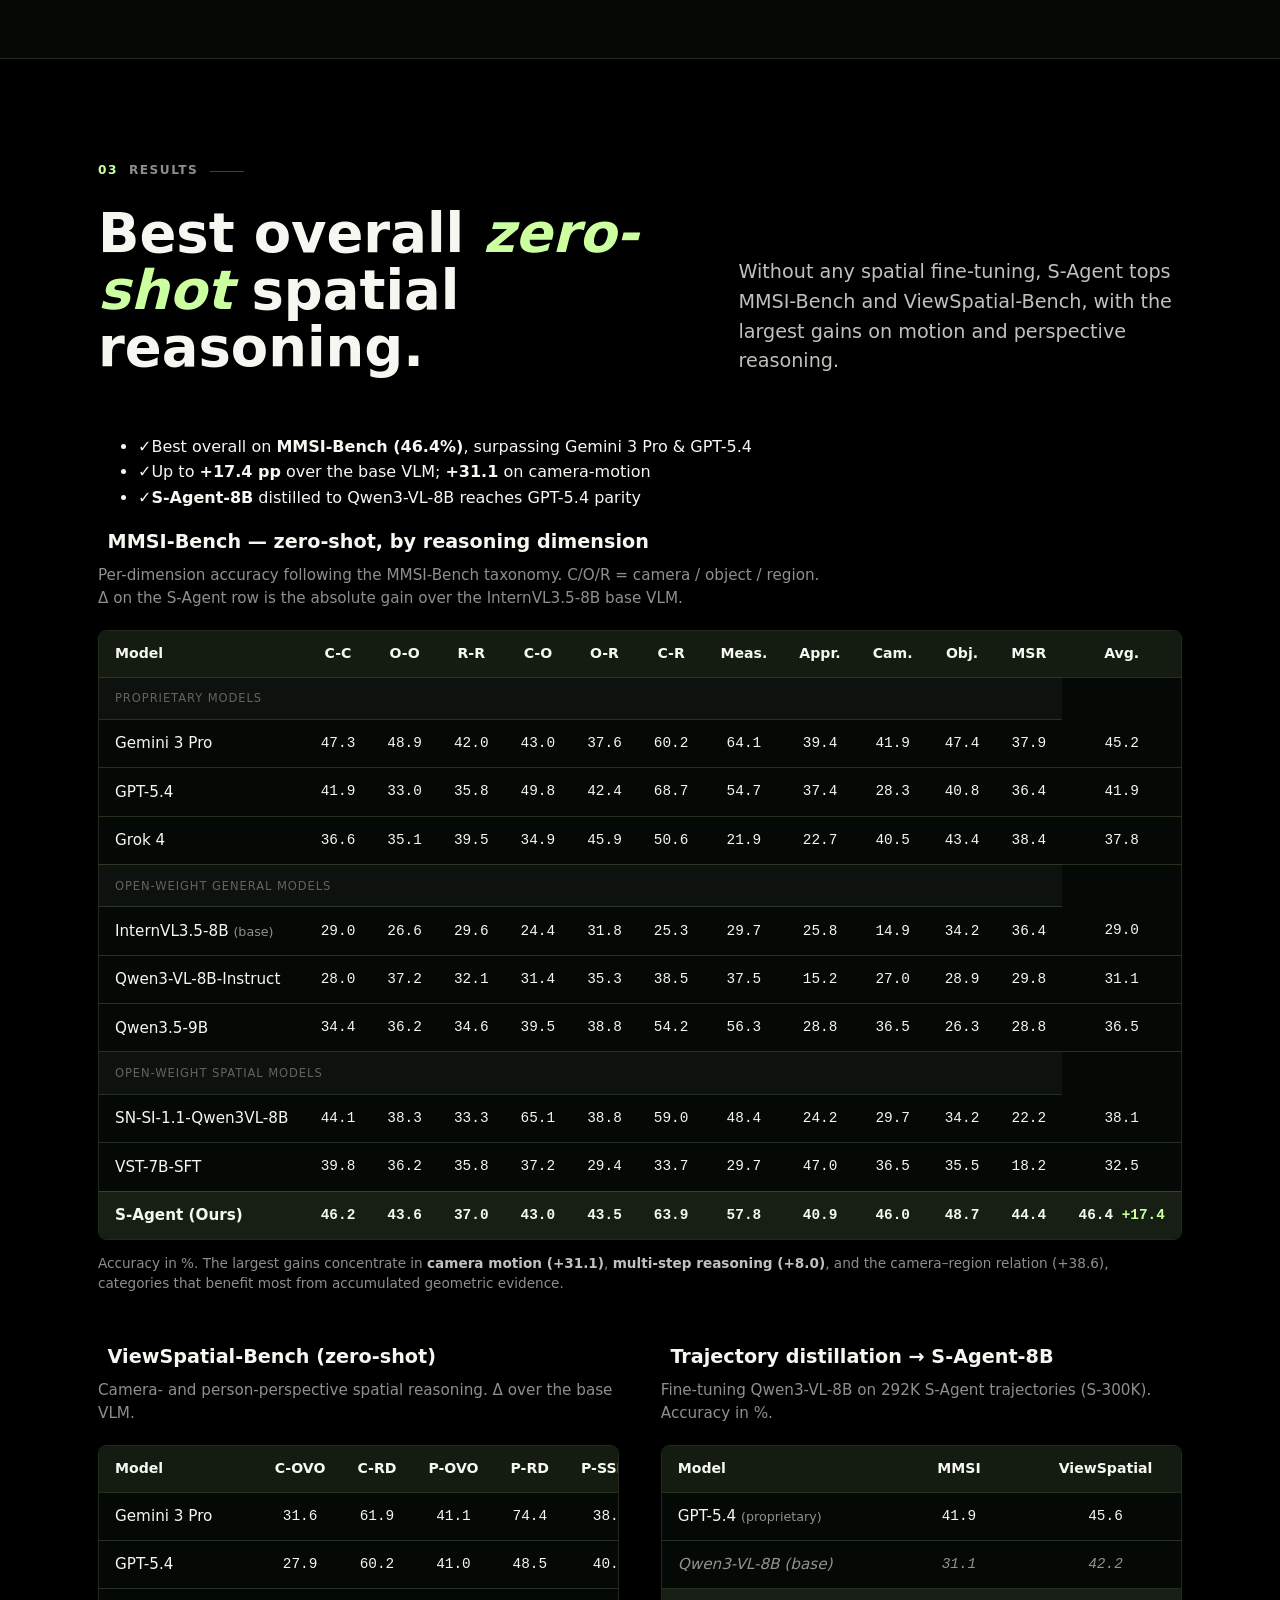
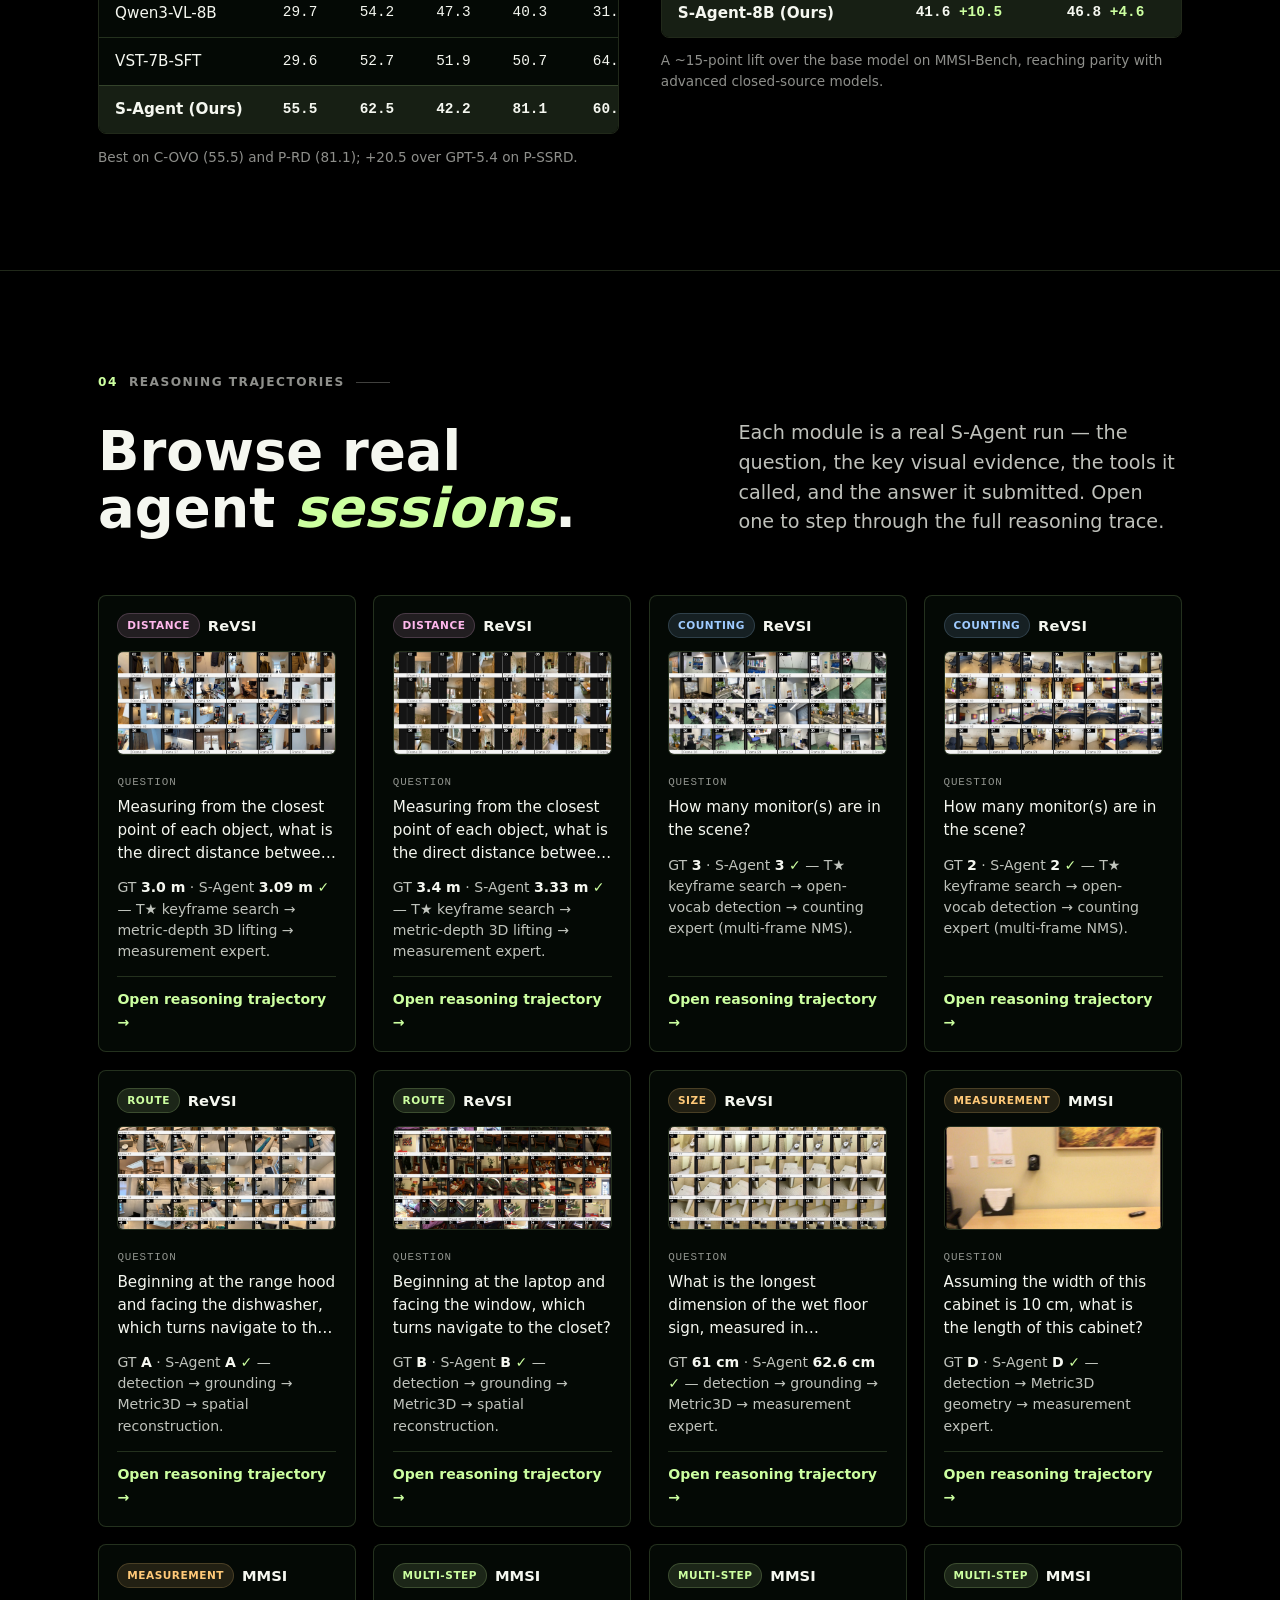
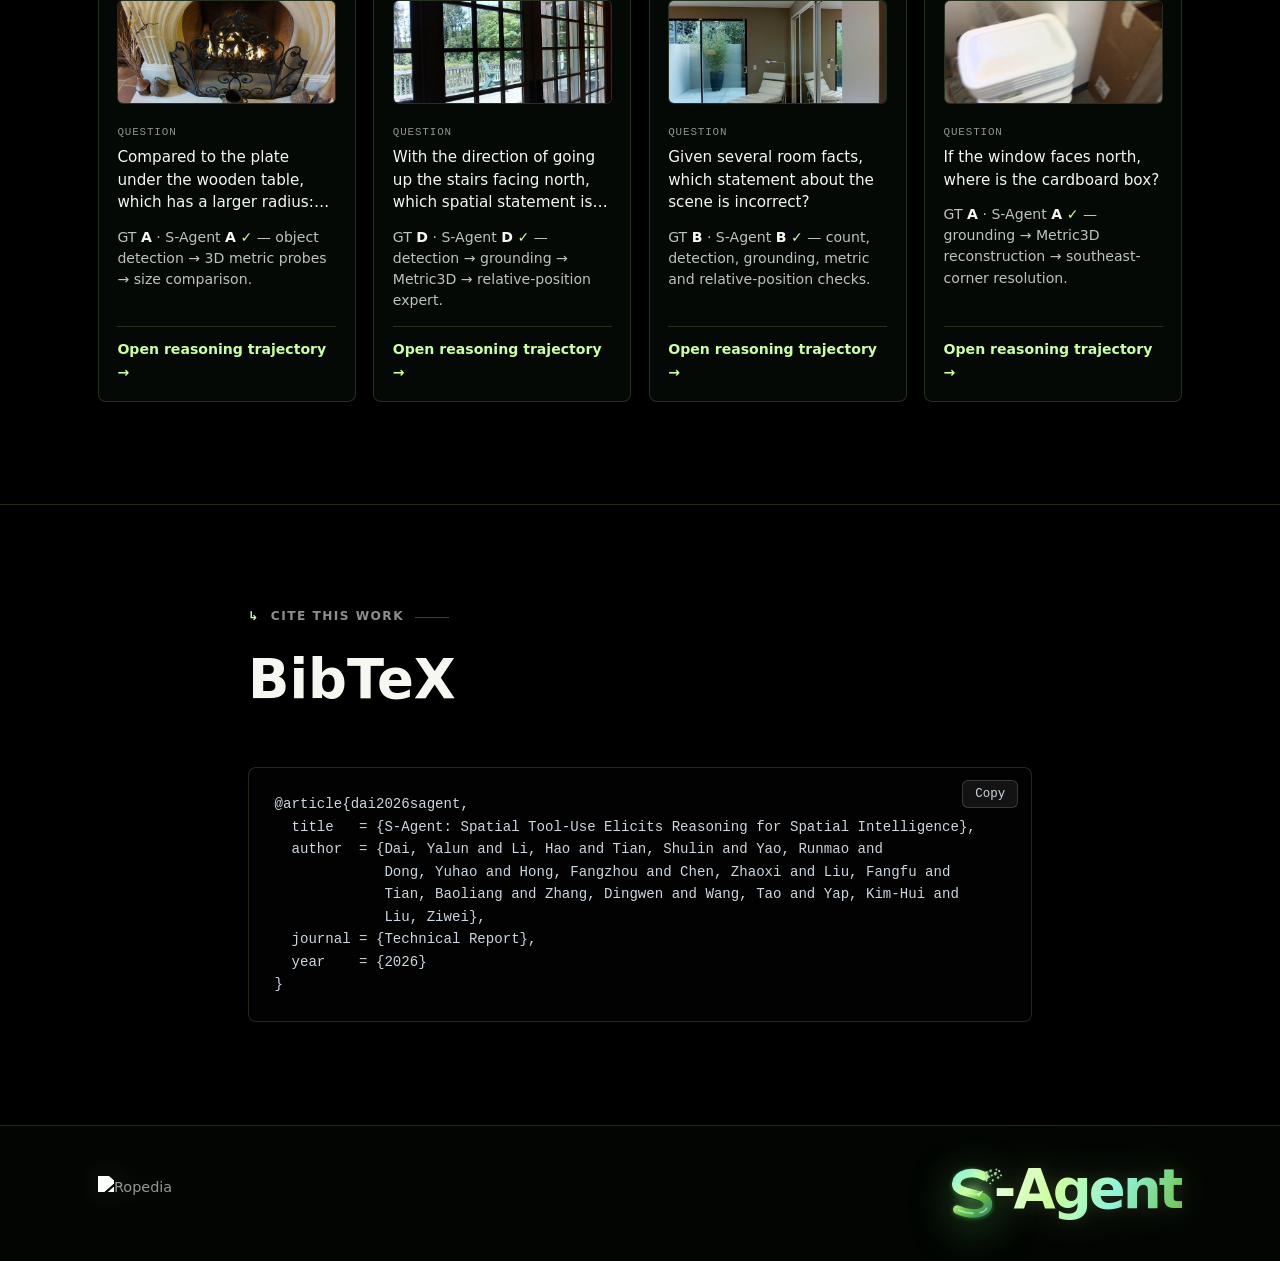
==== commit 5b77e57b: "update" ====
--- a/index.html
+++ b/index.html
@@ -72,8 +72,8 @@
           Zhaoxi Chen<sup>1&#9670;</sup>,
           Fangfu Liu<sup>2</sup>,
           Baoliang Tian<sup>3</sup>,
+          Dingwen Zhang<sup>4</sup>,
           Tao Wang<sup>3&dagger;</sup>,
-          Dingwen Zhang<sup>4</sup>,
           Kim-Hui Yap<sup>1&dagger;</sup>,
           Ziwei Liu<sup>1&#9670;</sup>
         </div>
@@ -582,7 +582,7 @@
   title   = {S-Agent: Spatial Tool-Use Elicits Reasoning for Spatial Intelligence},
   author  = {Dai, Yalun and Li, Hao and Tian, Shulin and Yao, Runmao and
              Dong, Yuhao and Hong, Fangzhou and Chen, Zhaoxi and Liu, Fangfu and
-             Tian, Baoliang and Wang, Tao and Zhang, Dingwen and Yap, Kim-Hui and
+             Tian, Baoliang and Zhang, Dingwen and Wang, Tao and Yap, Kim-Hui and
              Liu, Ziwei},
   journal = {Technical Report},
   year    = {2026}
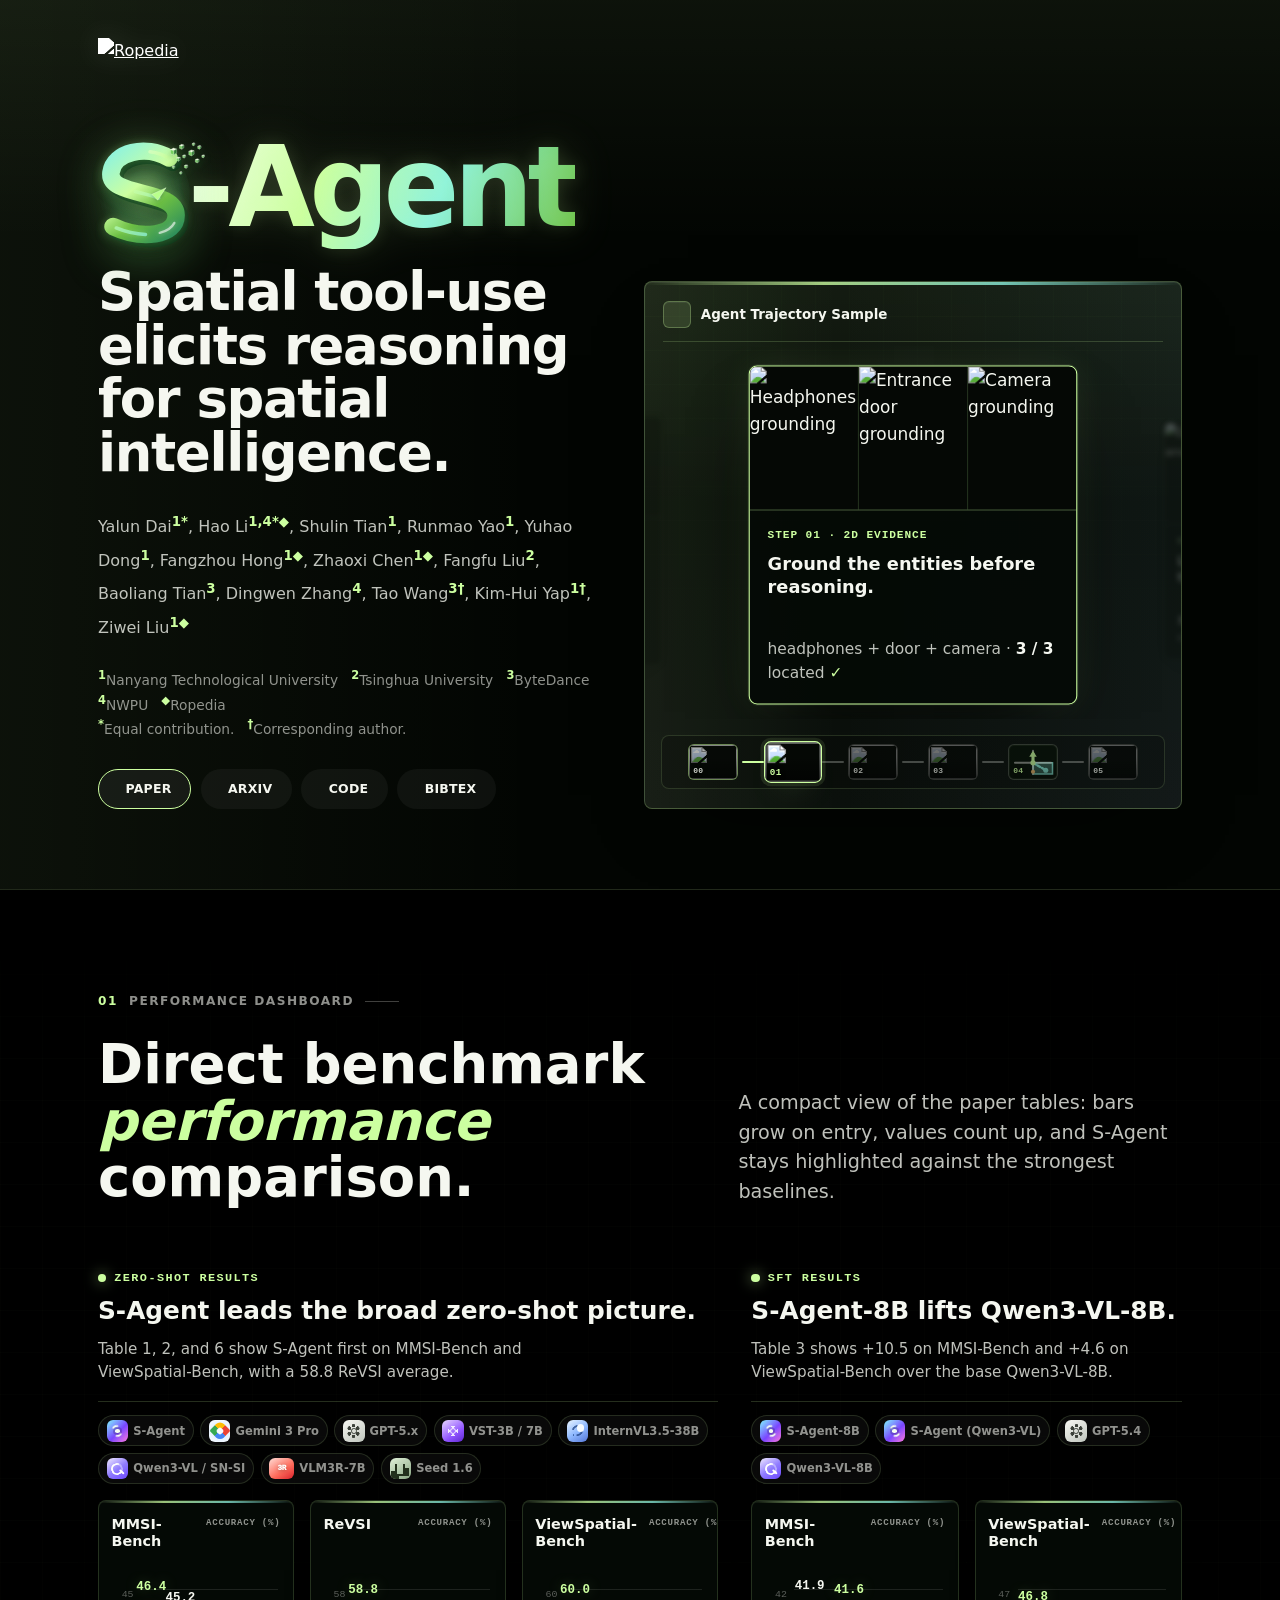
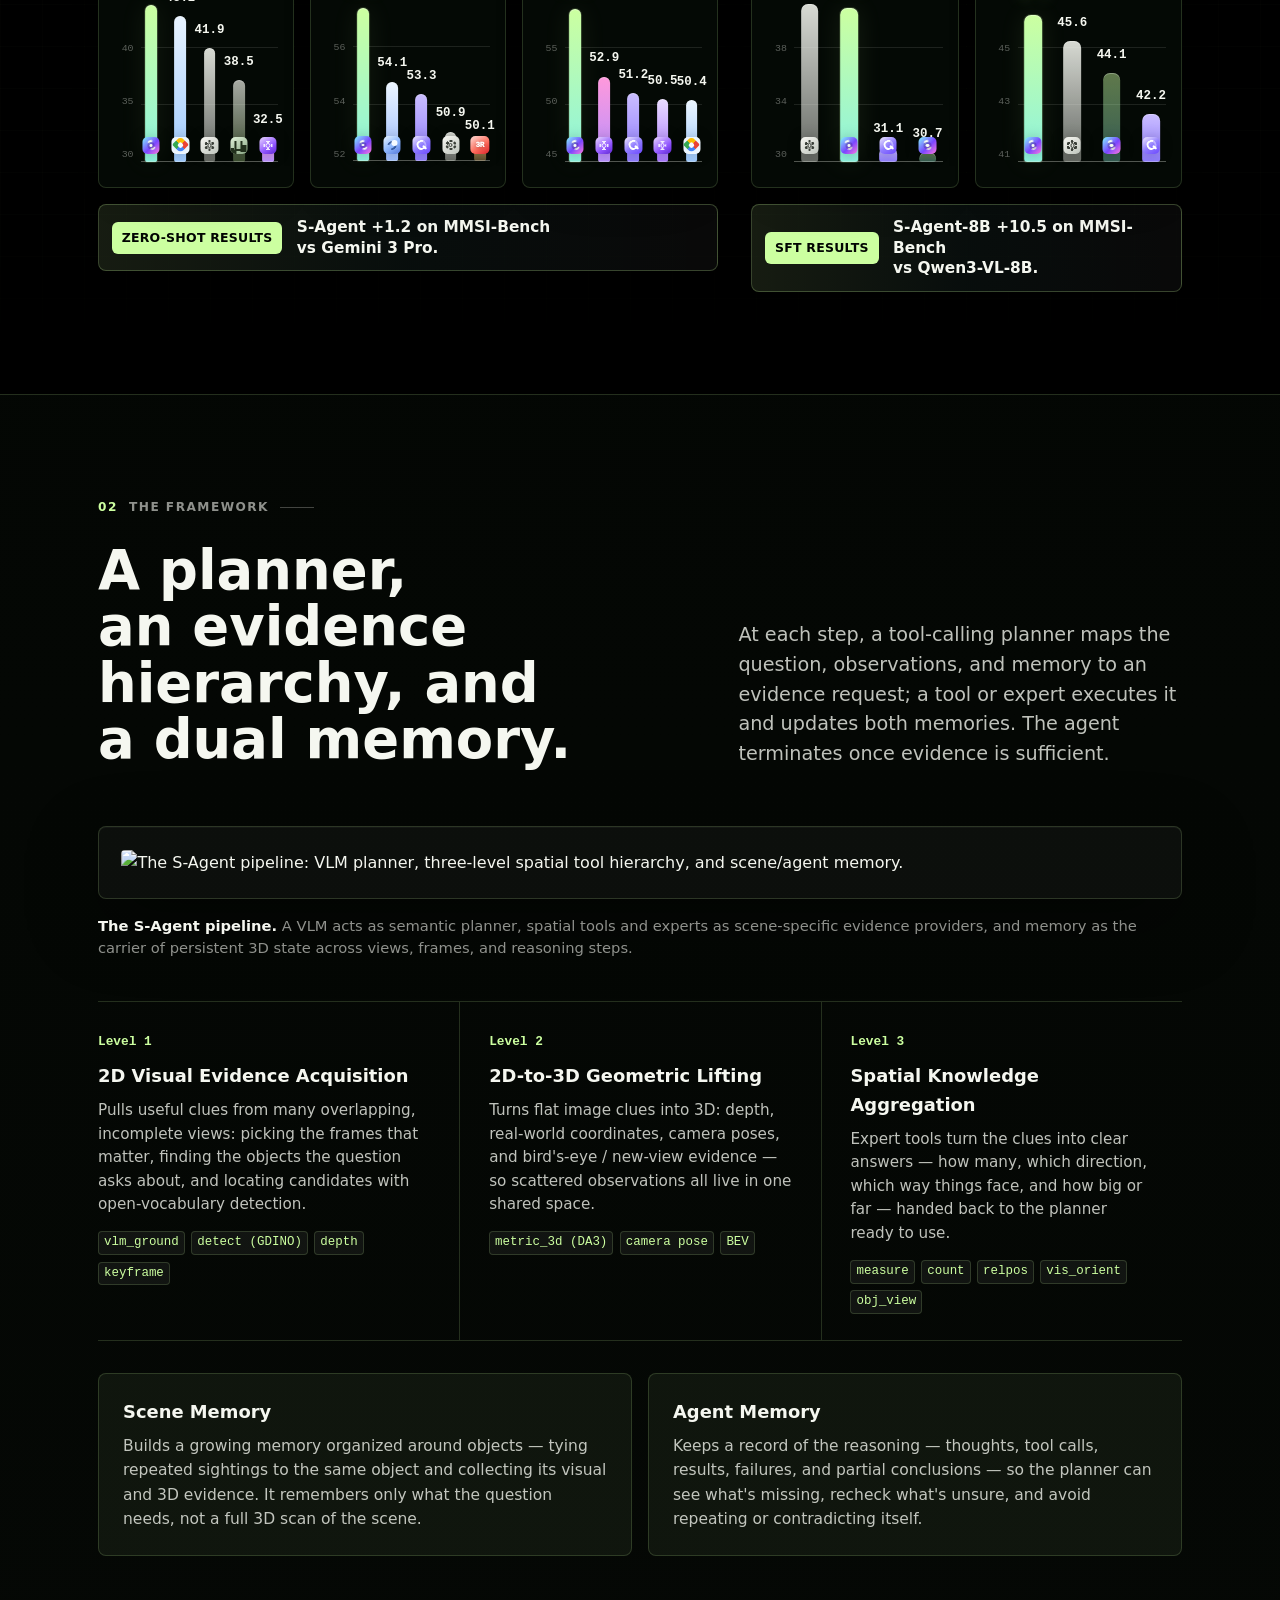
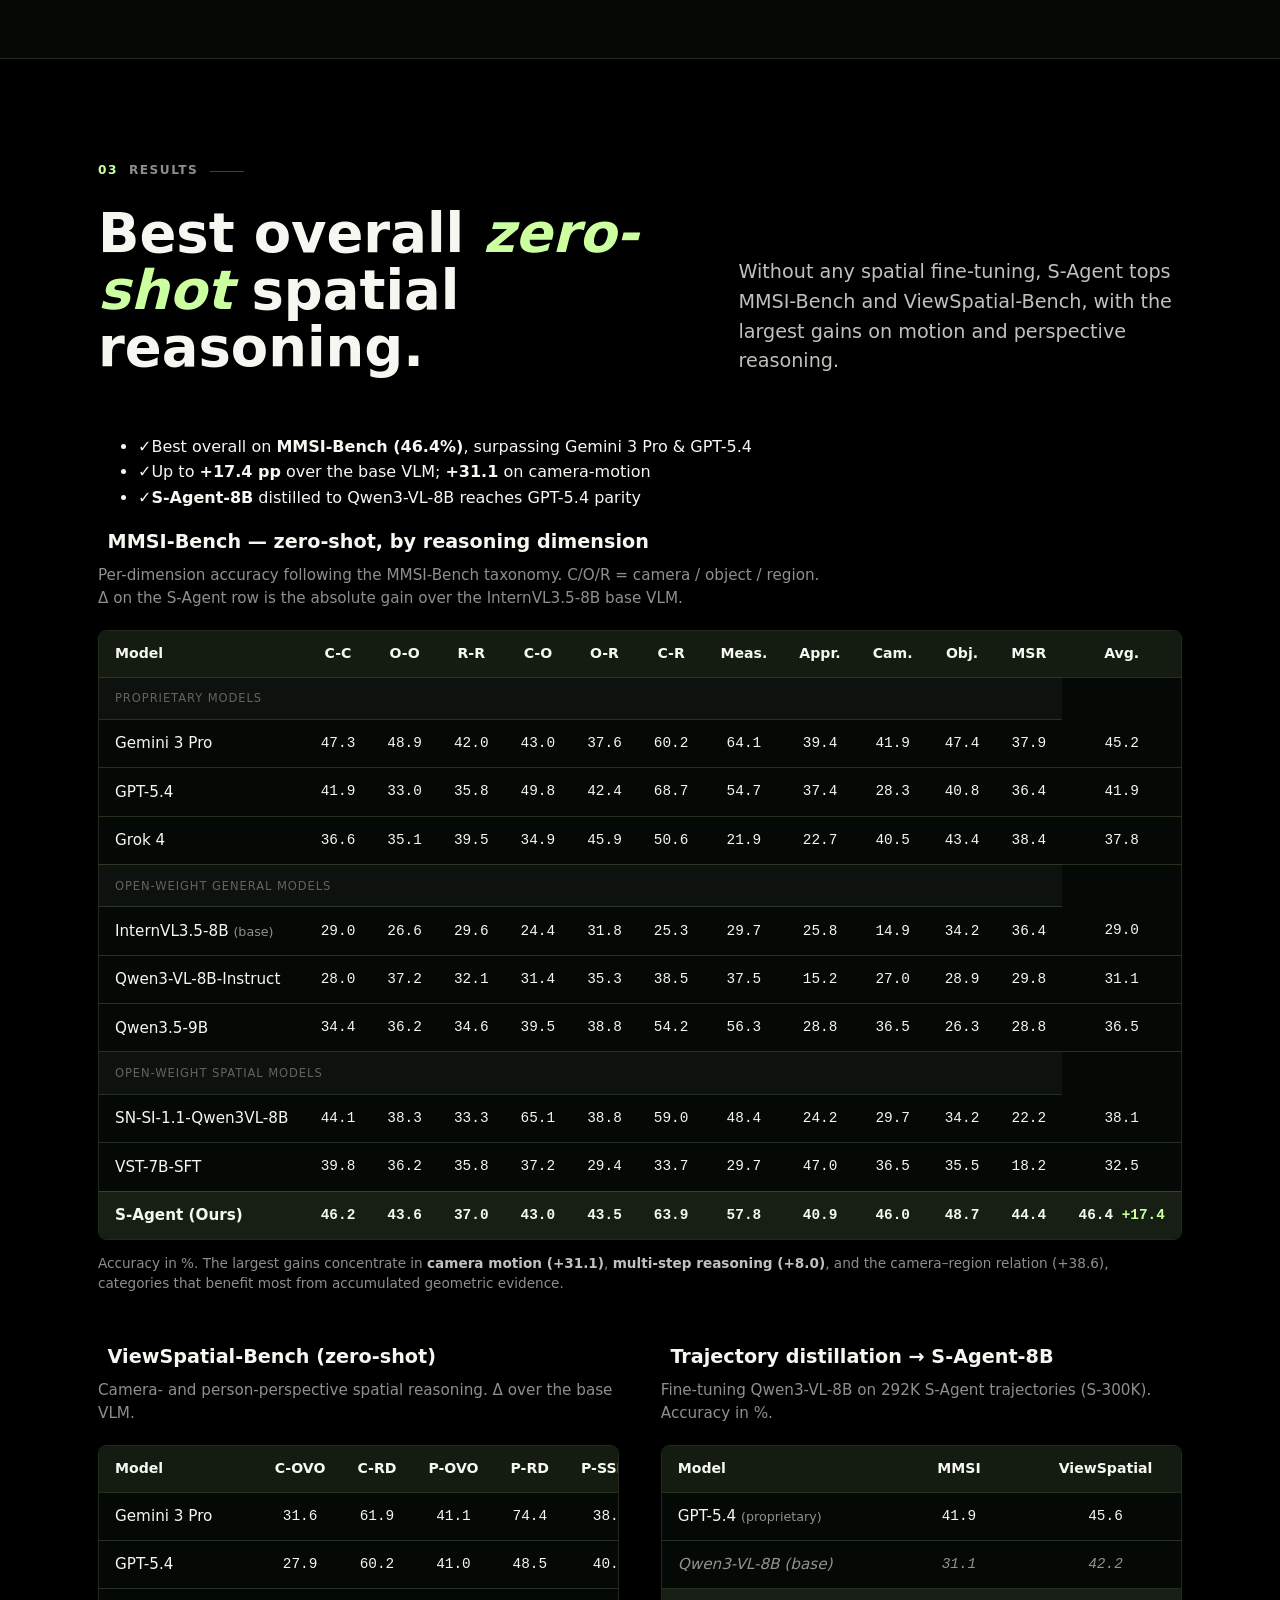
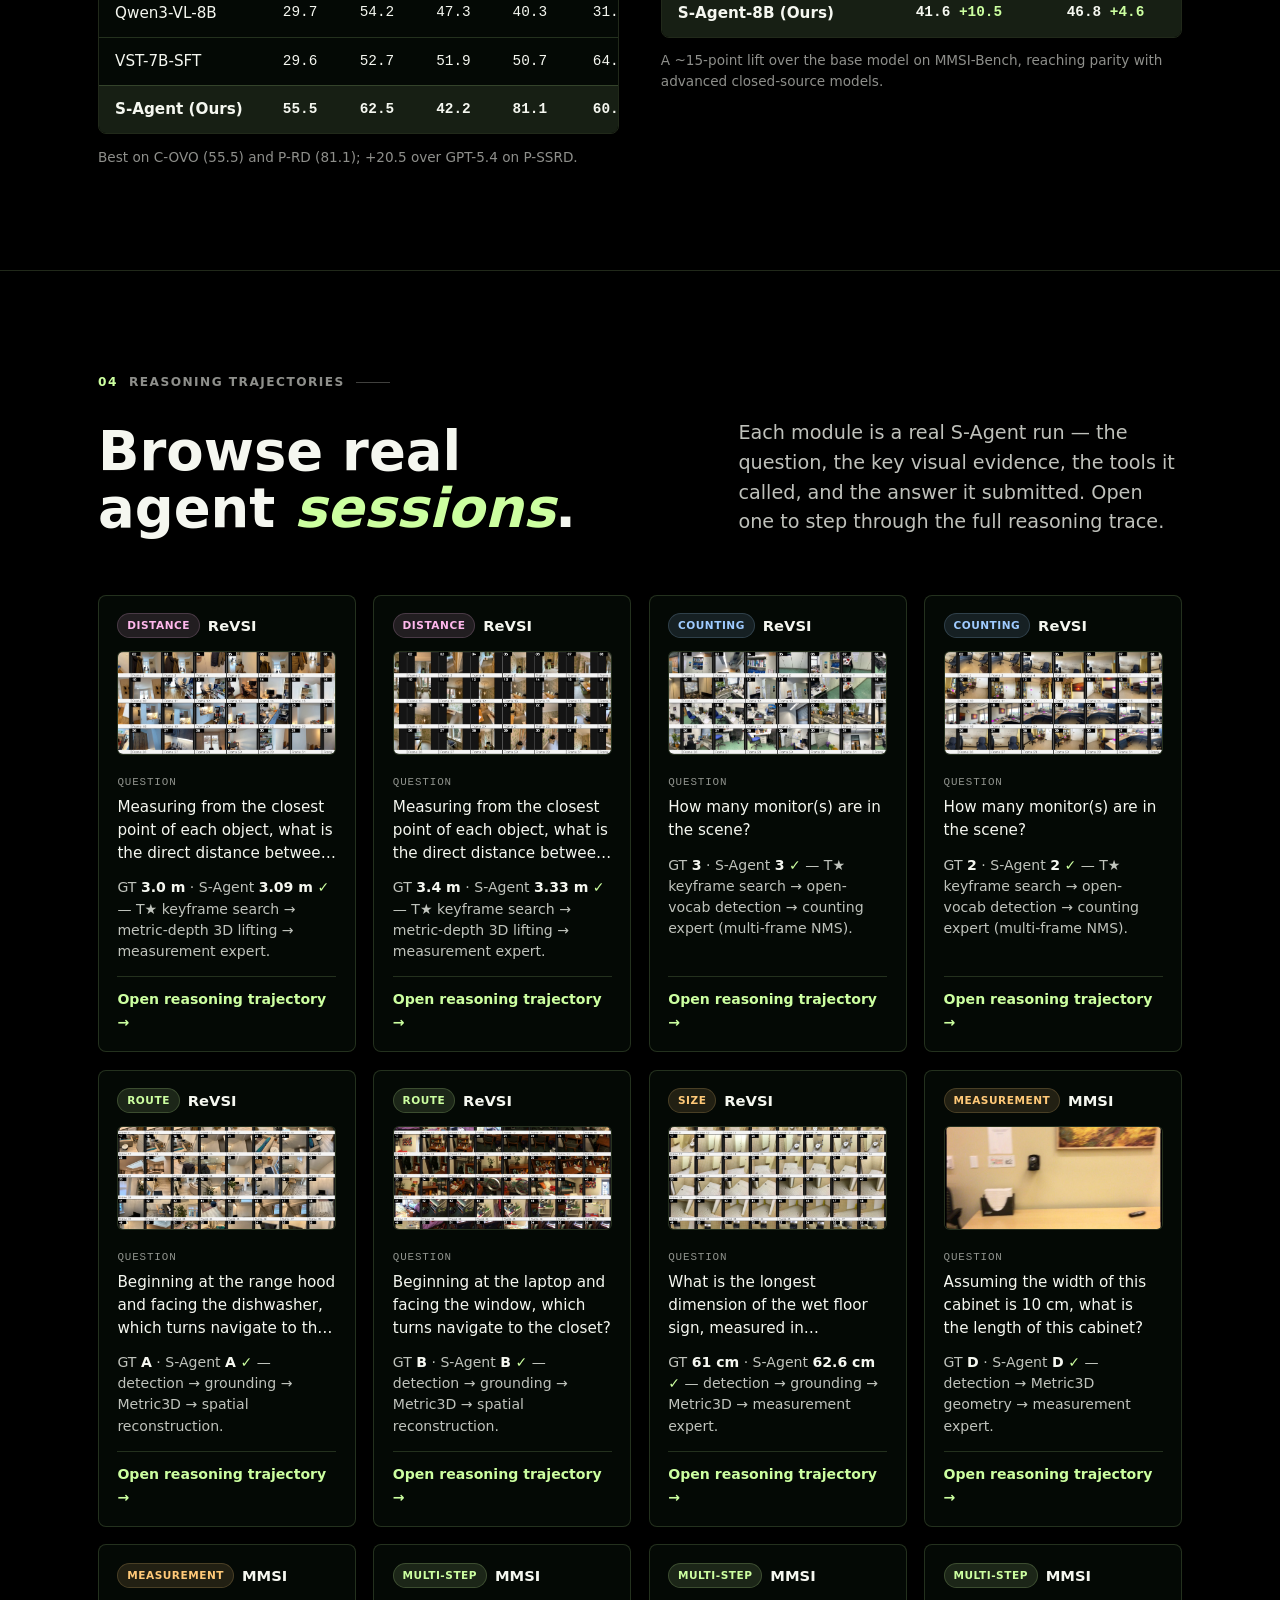
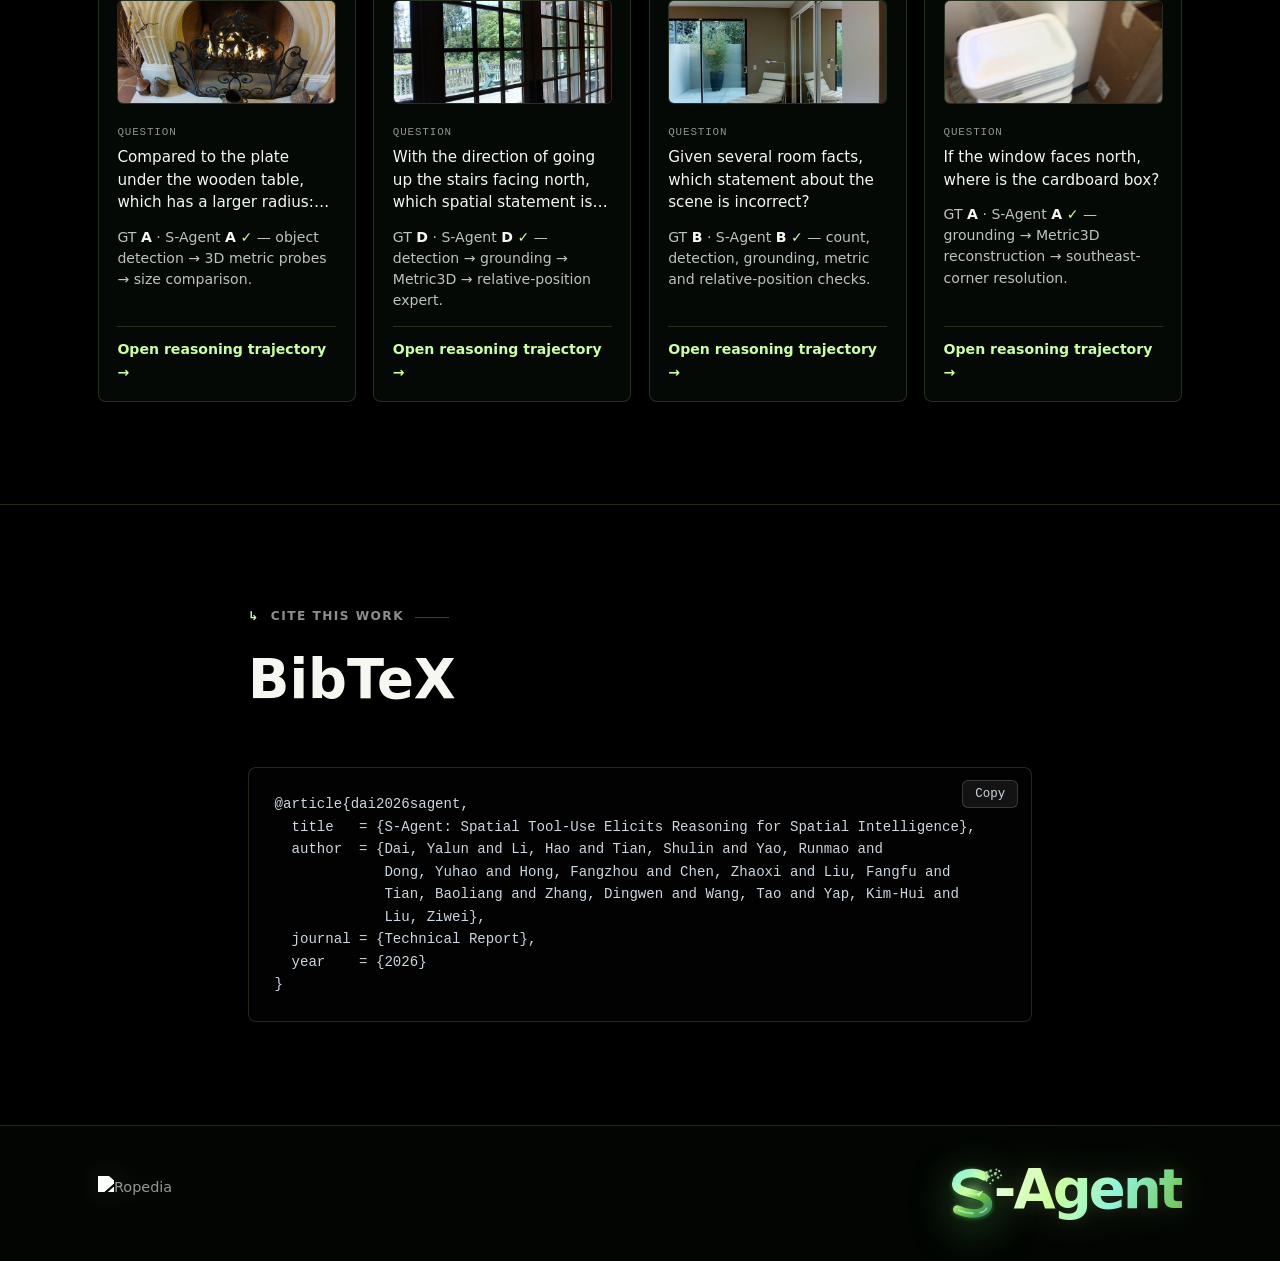
==== commit 95698e5d: "update" ====
--- a/index.html
+++ b/index.html
@@ -85,7 +85,7 @@
         <div class="links">
           <a class="btn" href="assets/S-Agent-paper.pdf" target="_blank"><span class="i"><i class="fas fa-file-pdf"></i></span><span>Paper</span></a>
           <a class="btn ghost" href="https://arxiv.org/abs/2606.20515" target="_blank" rel="noopener"><span class="i"><i class="fas fa-quote-right"></i></span><span>arXiv</span></a>
-          <a class="btn ghost" href="#" data-placeholder="code"><span class="i"><i class="fab fa-github"></i></span><span>Code</span><span class="soon">soon</span></a>
+          <a class="btn ghost" href="https://github.com/Ropedia/S-Agent/" target="_blank" rel="noopener"><span class="i"><i class="fab fa-github"></i></span><span>Code</span></a>
           <a class="btn ghost" href="#bibtex"><span class="i"><i class="fas fa-quote-left"></i></span><span>BibTeX</span></a>
         </div>
       </div>
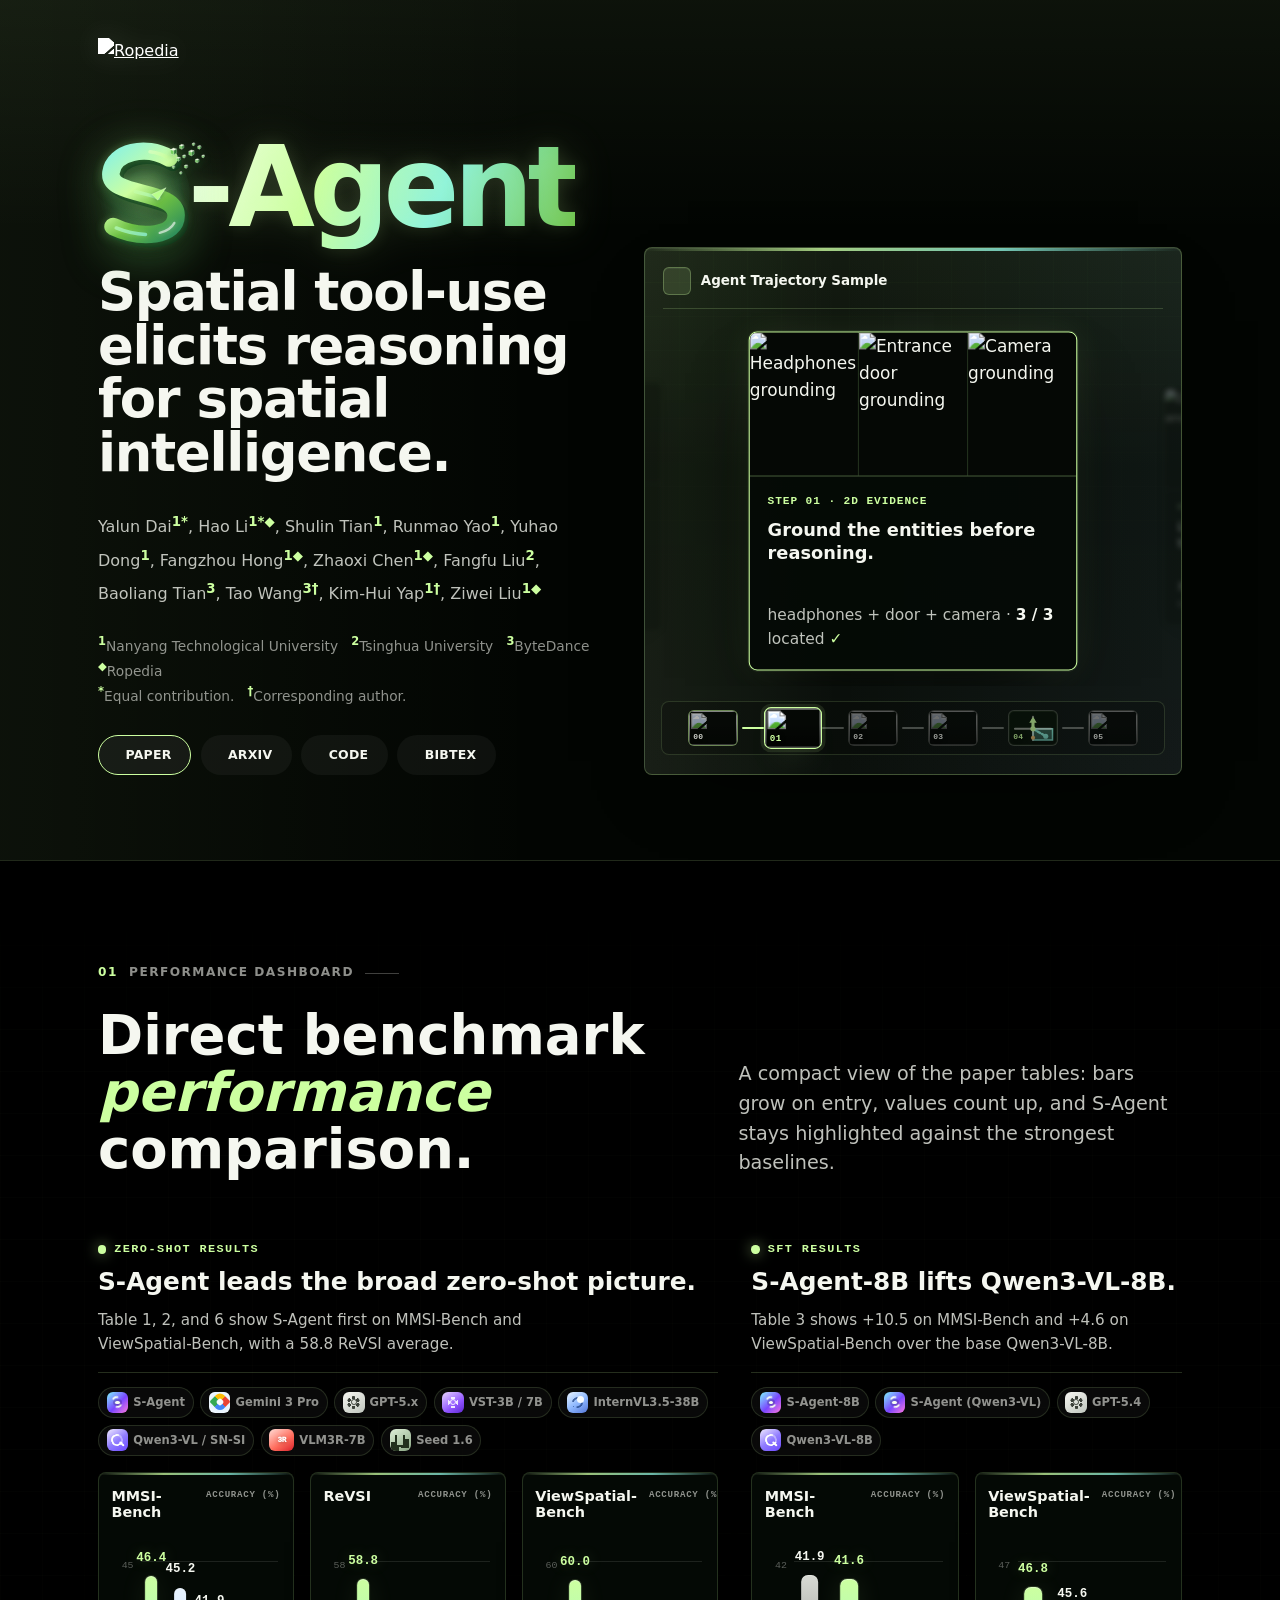
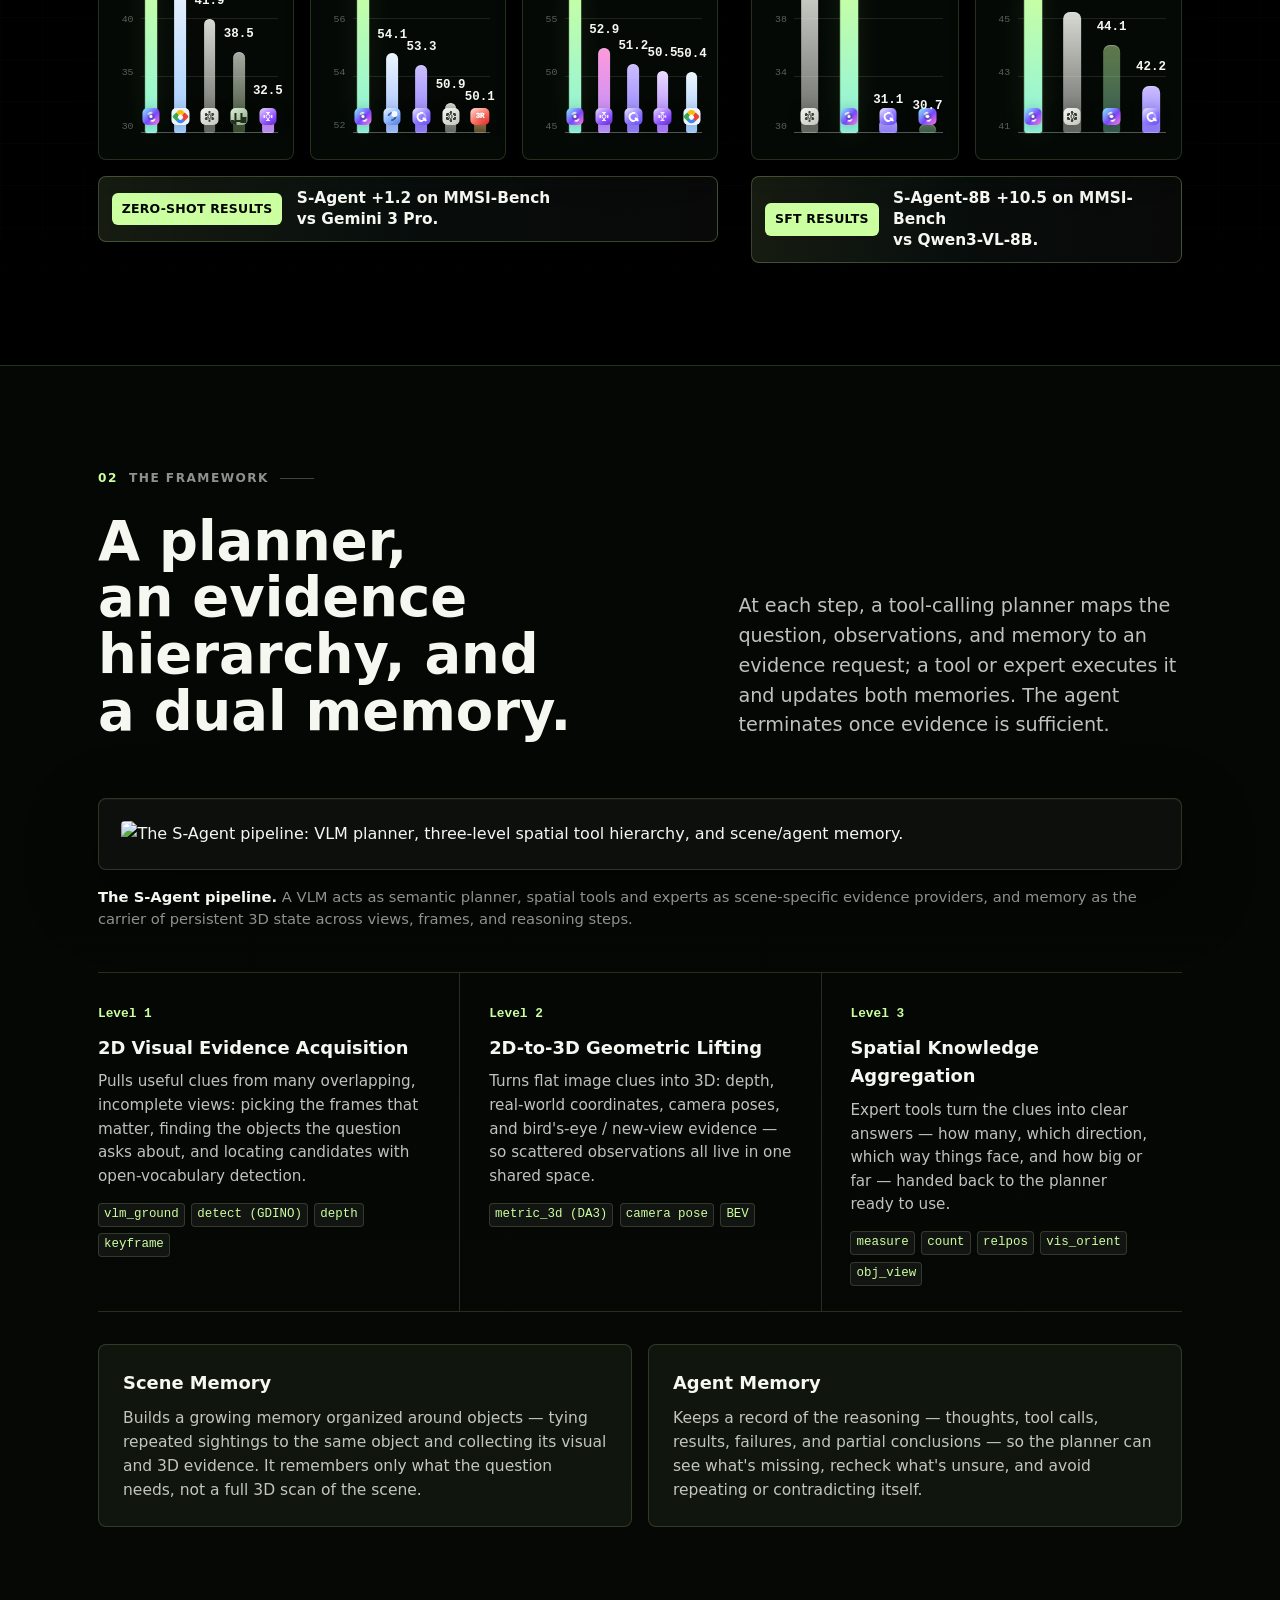
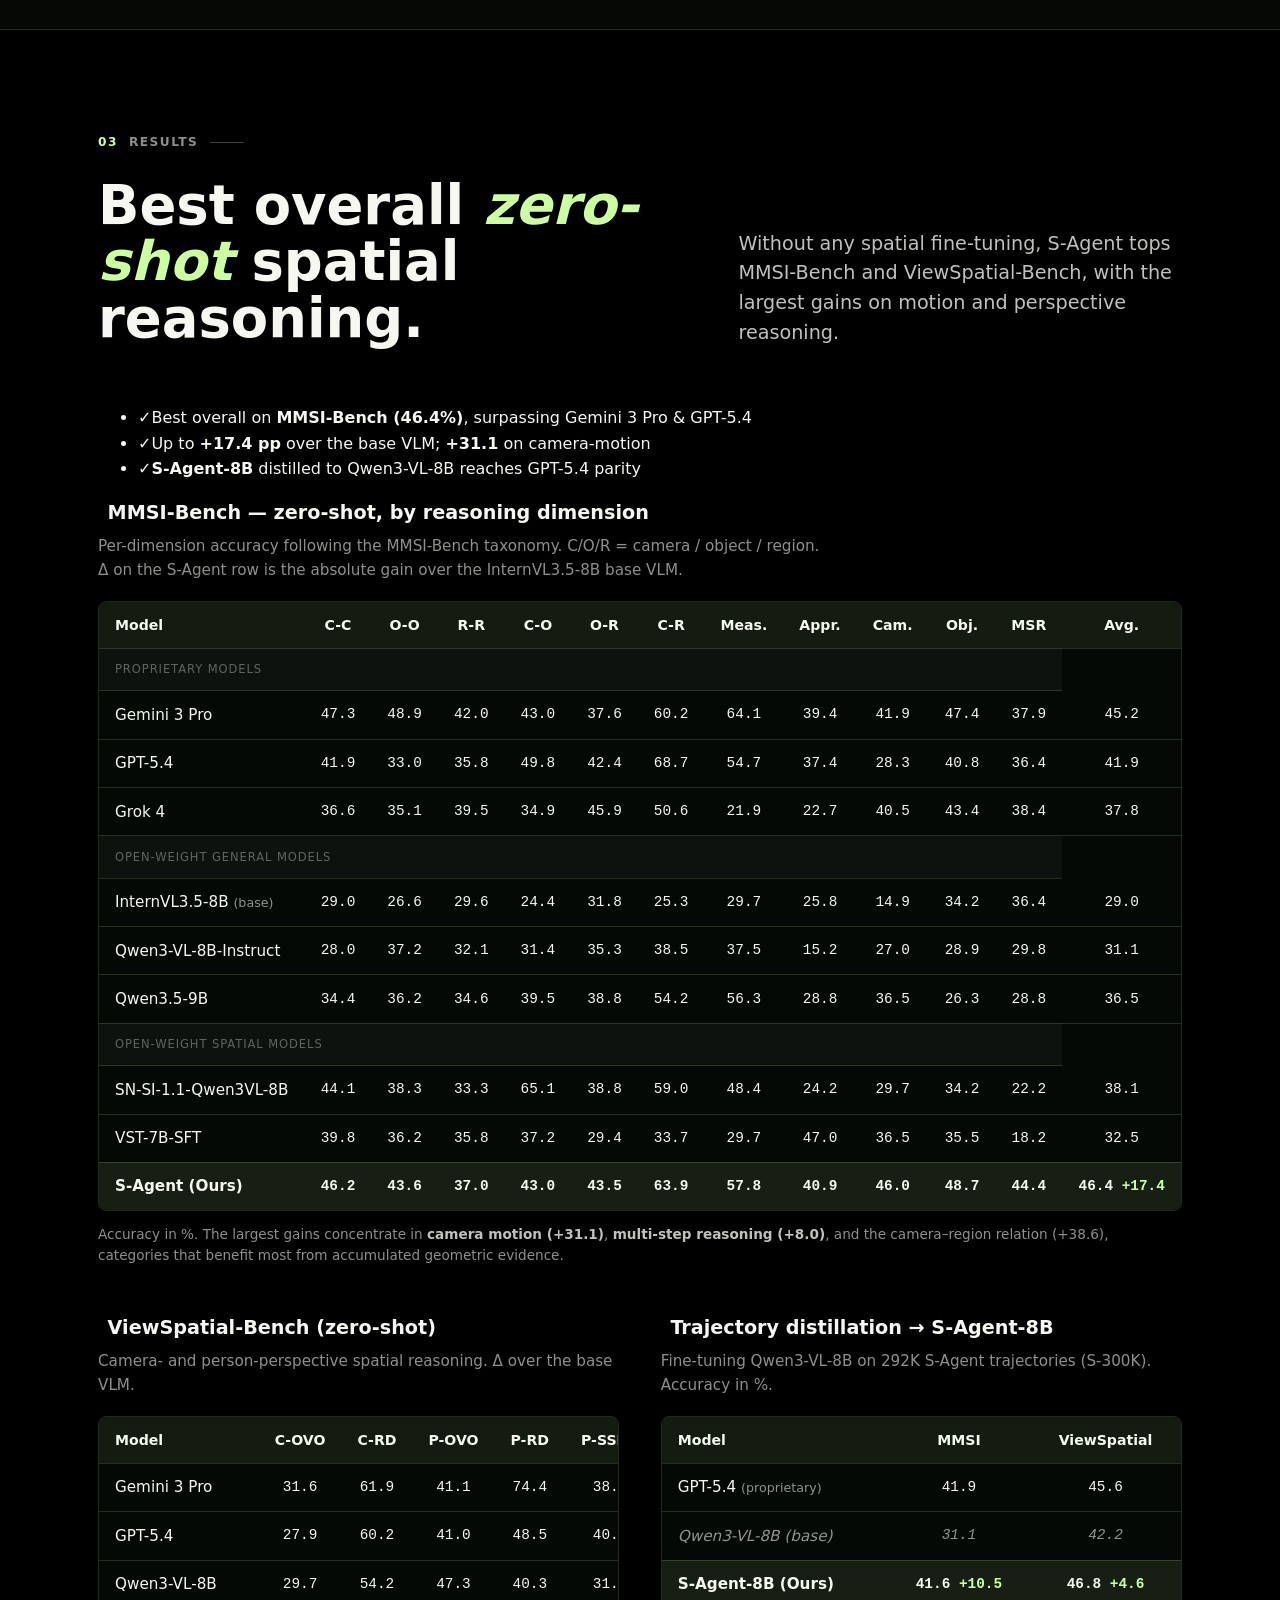
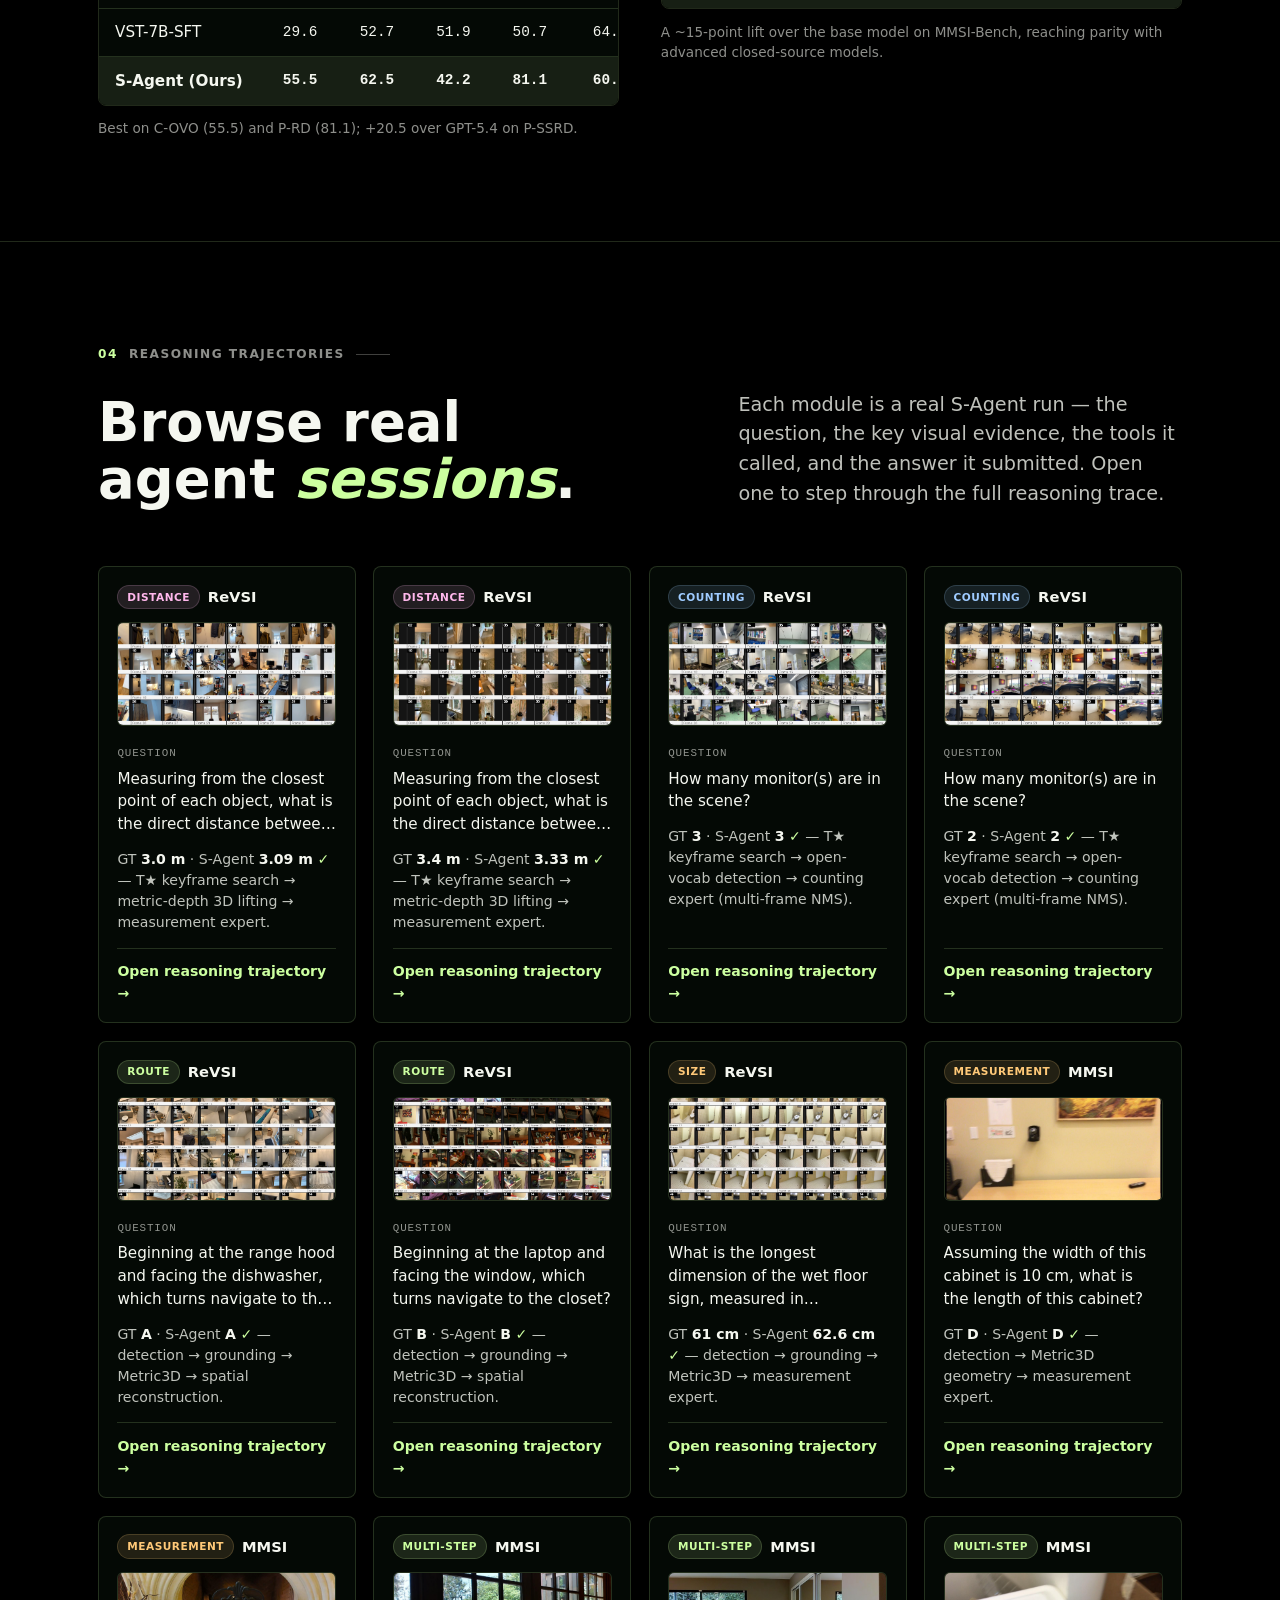
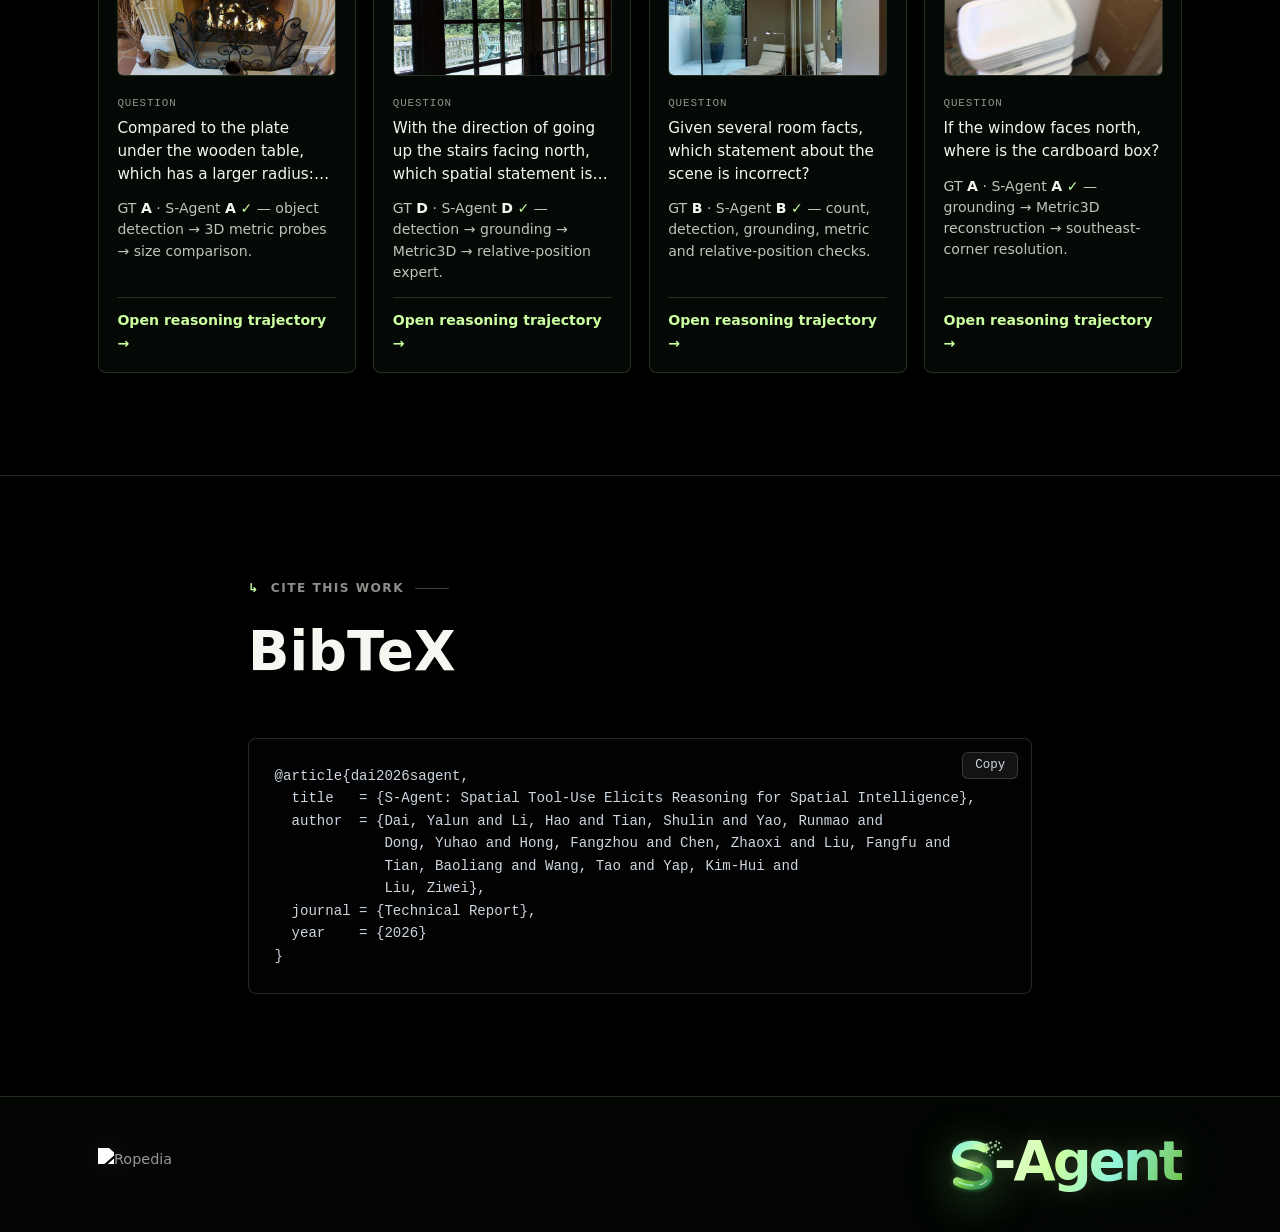
==== commit 7d01daa3: "Update author affiliations" ====
--- a/index.html
+++ b/index.html
@@ -64,7 +64,7 @@
 
         <div class="authors" style="margin-top:1.8rem;">
           Yalun Dai<sup>1*</sup>,
-          Hao Li<sup>1,4*&#9670;</sup>,
+          Hao Li<sup>1*&#9670;</sup>,
           Shulin Tian<sup>1</sup>,
           Runmao Yao<sup>1</sup>,
           Yuhao Dong<sup>1</sup>,
@@ -72,13 +72,12 @@
           Zhaoxi Chen<sup>1&#9670;</sup>,
           Fangfu Liu<sup>2</sup>,
           Baoliang Tian<sup>3</sup>,
-          Dingwen Zhang<sup>4</sup>,
           Tao Wang<sup>3&dagger;</sup>,
           Kim-Hui Yap<sup>1&dagger;</sup>,
           Ziwei Liu<sup>1&#9670;</sup>
         </div>
         <p class="affil-note">
-          <sup>1</sup>Nanyang Technological University &nbsp; <sup>2</sup>Tsinghua University &nbsp; <sup>3</sup>ByteDance &nbsp; <sup>4</sup>NWPU &nbsp; <sup>&#9670;</sup>Ropedia<br>
+          <sup>1</sup>Nanyang Technological University &nbsp; <sup>2</sup>Tsinghua University &nbsp; <sup>3</sup>ByteDance &nbsp; <sup>&#9670;</sup>Ropedia<br>
           <sup>*</sup>Equal contribution. &nbsp; <sup>&dagger;</sup>Corresponding author.
         </p>
 
@@ -582,7 +581,7 @@
   title   = {S-Agent: Spatial Tool-Use Elicits Reasoning for Spatial Intelligence},
   author  = {Dai, Yalun and Li, Hao and Tian, Shulin and Yao, Runmao and
              Dong, Yuhao and Hong, Fangzhou and Chen, Zhaoxi and Liu, Fangfu and
-             Tian, Baoliang and Zhang, Dingwen and Wang, Tao and Yap, Kim-Hui and
+             Tian, Baoliang and Wang, Tao and Yap, Kim-Hui and
              Liu, Ziwei},
   journal = {Technical Report},
   year    = {2026}
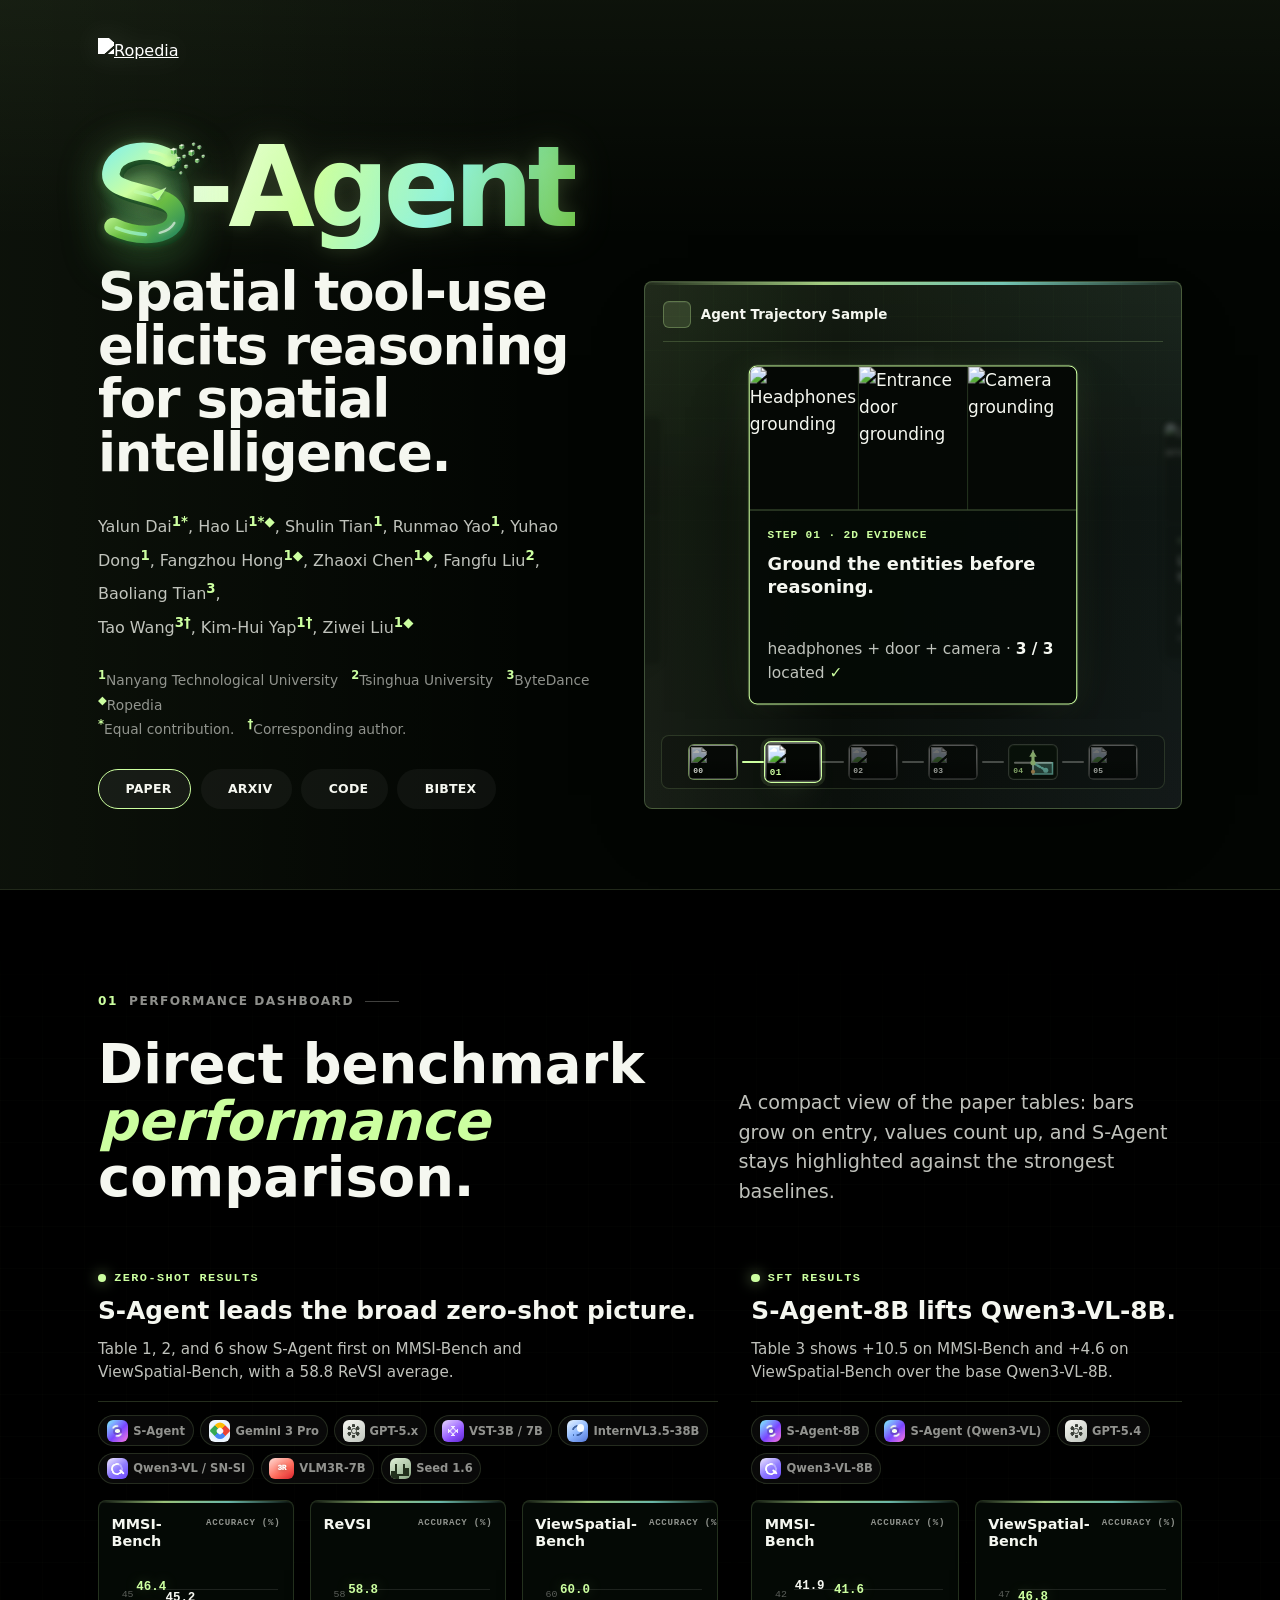
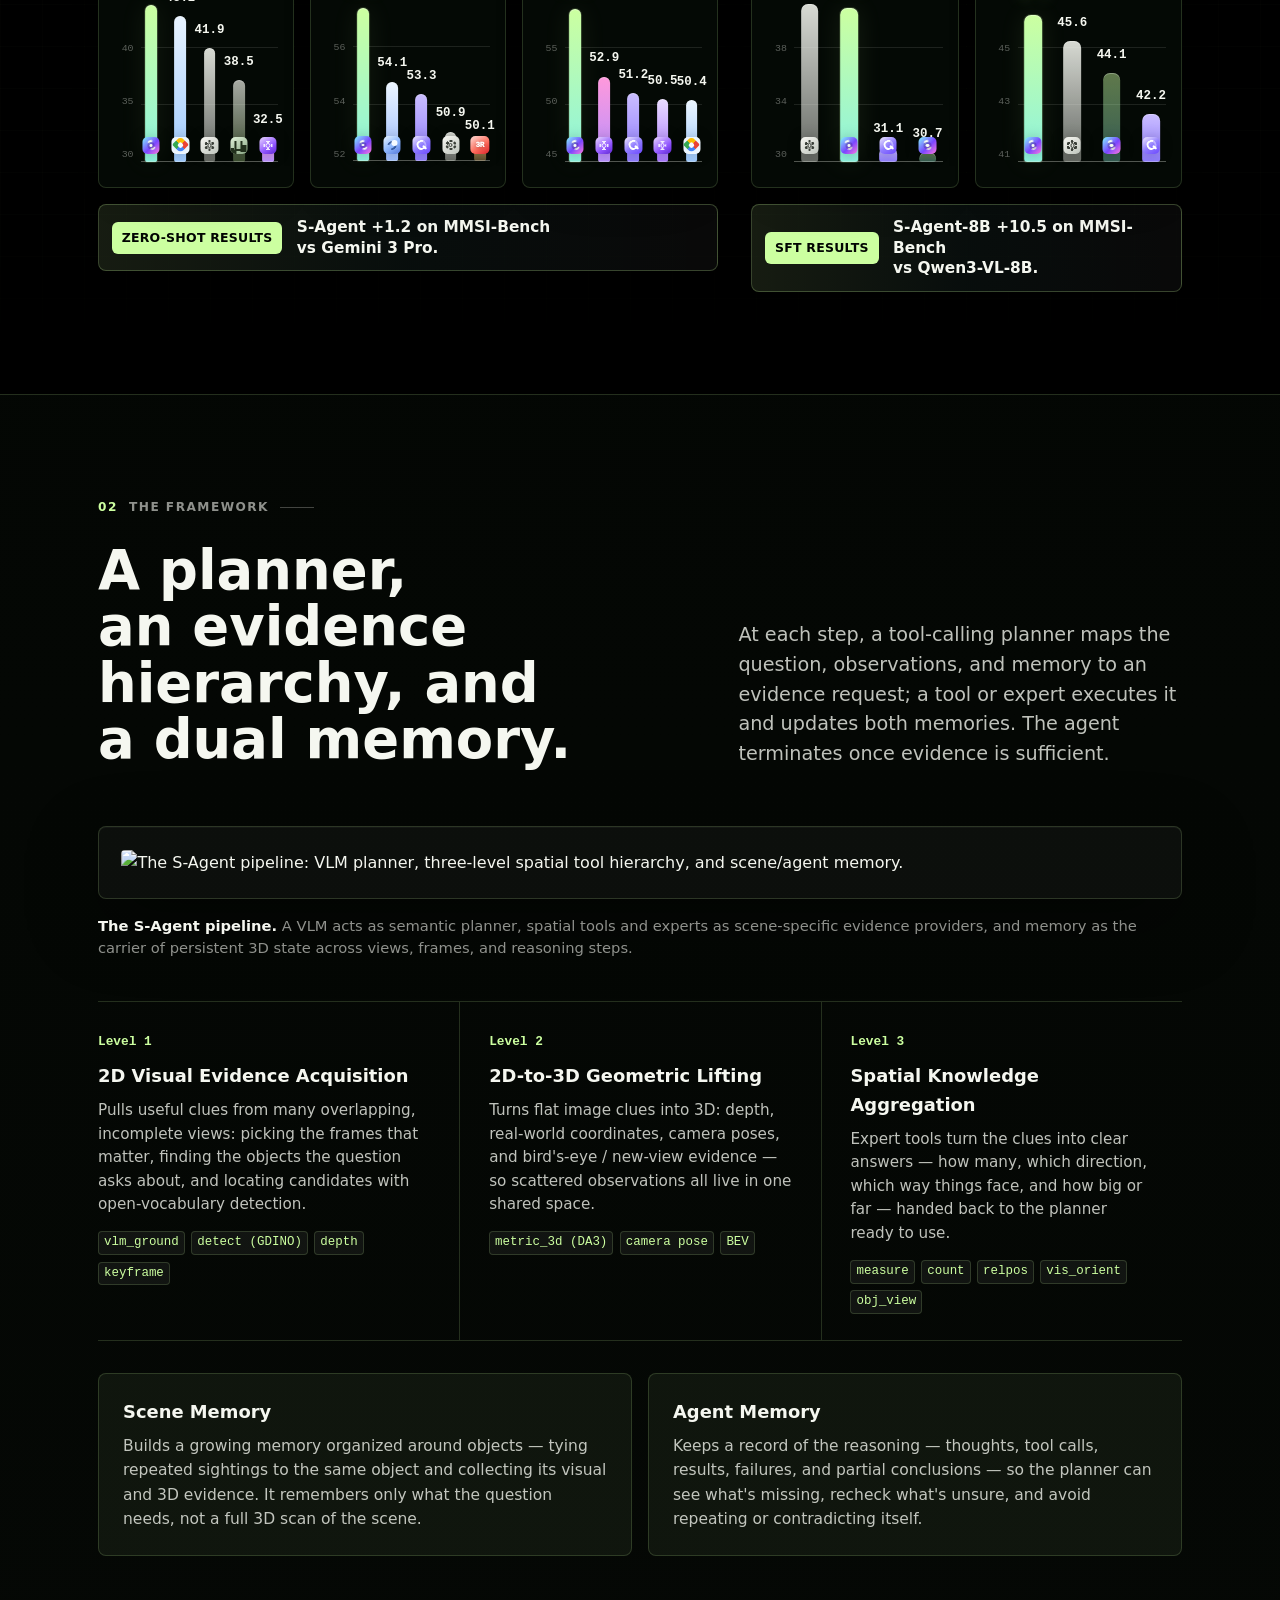
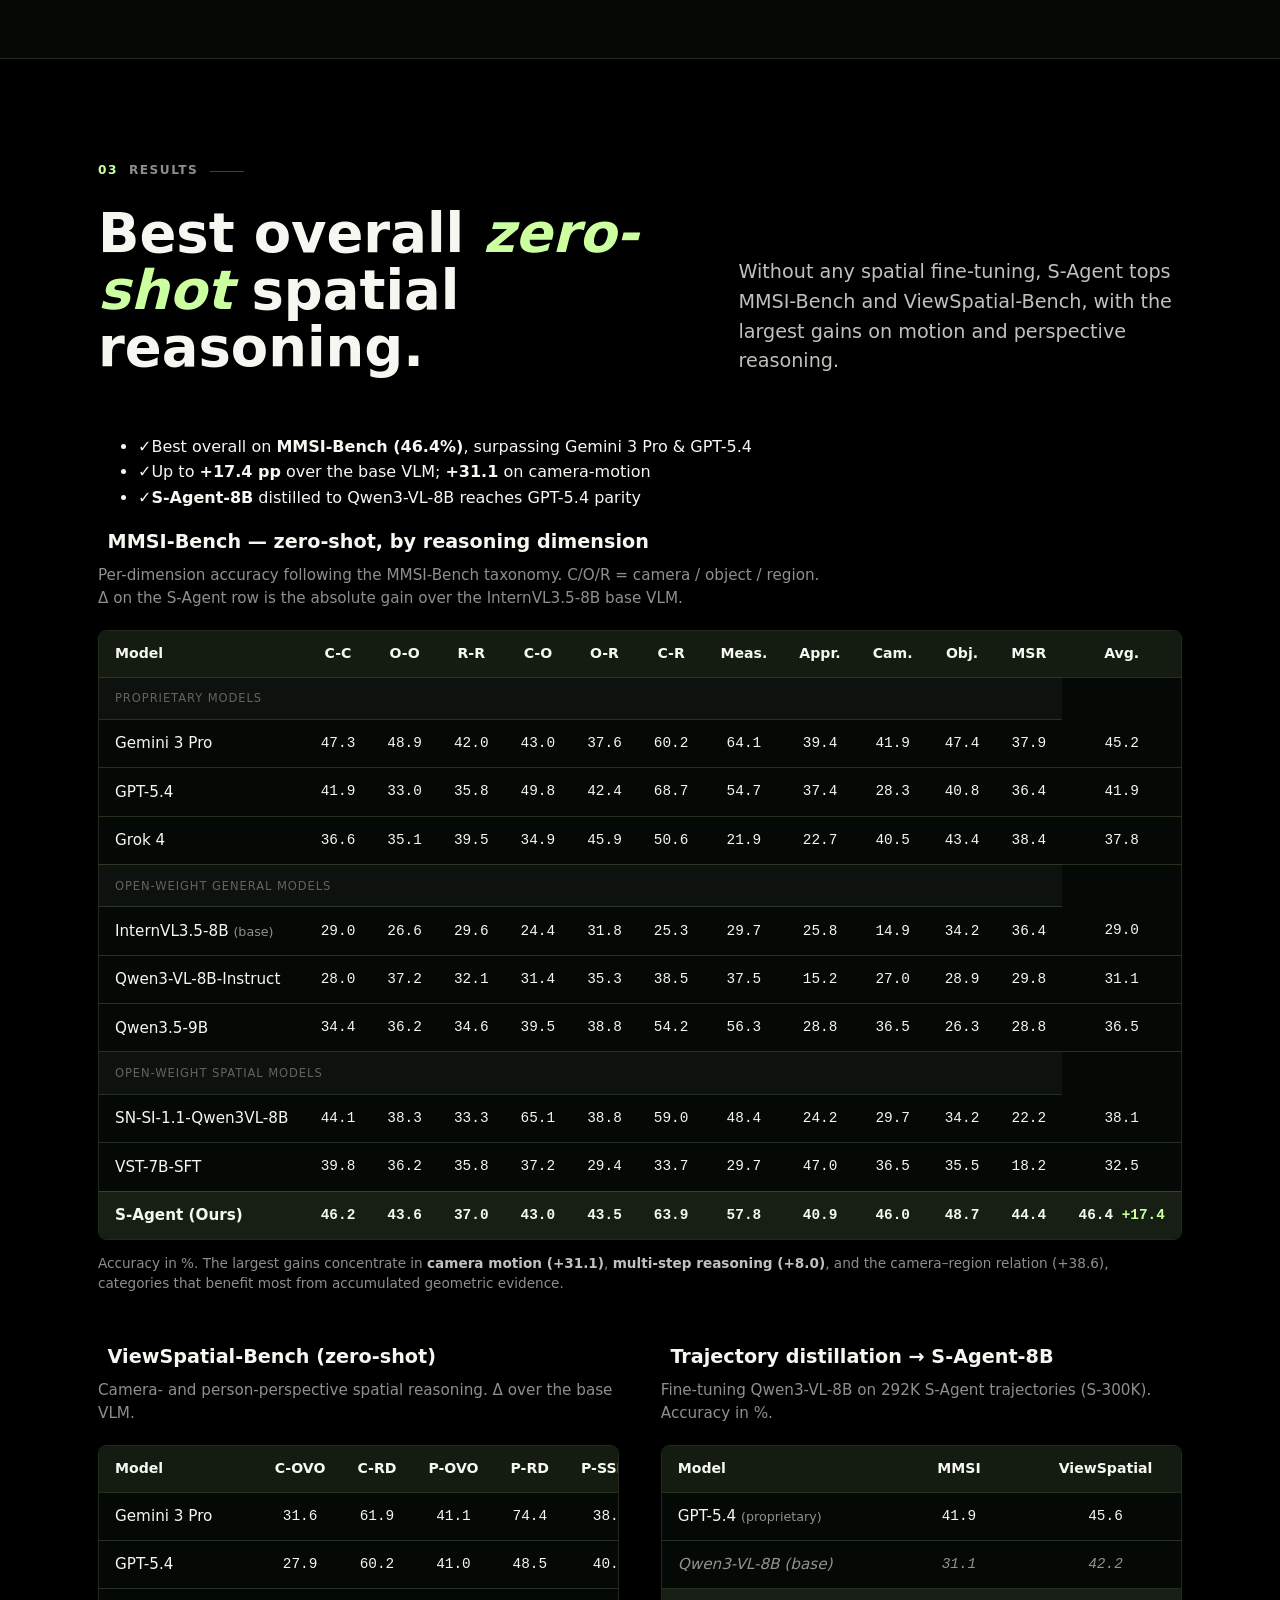
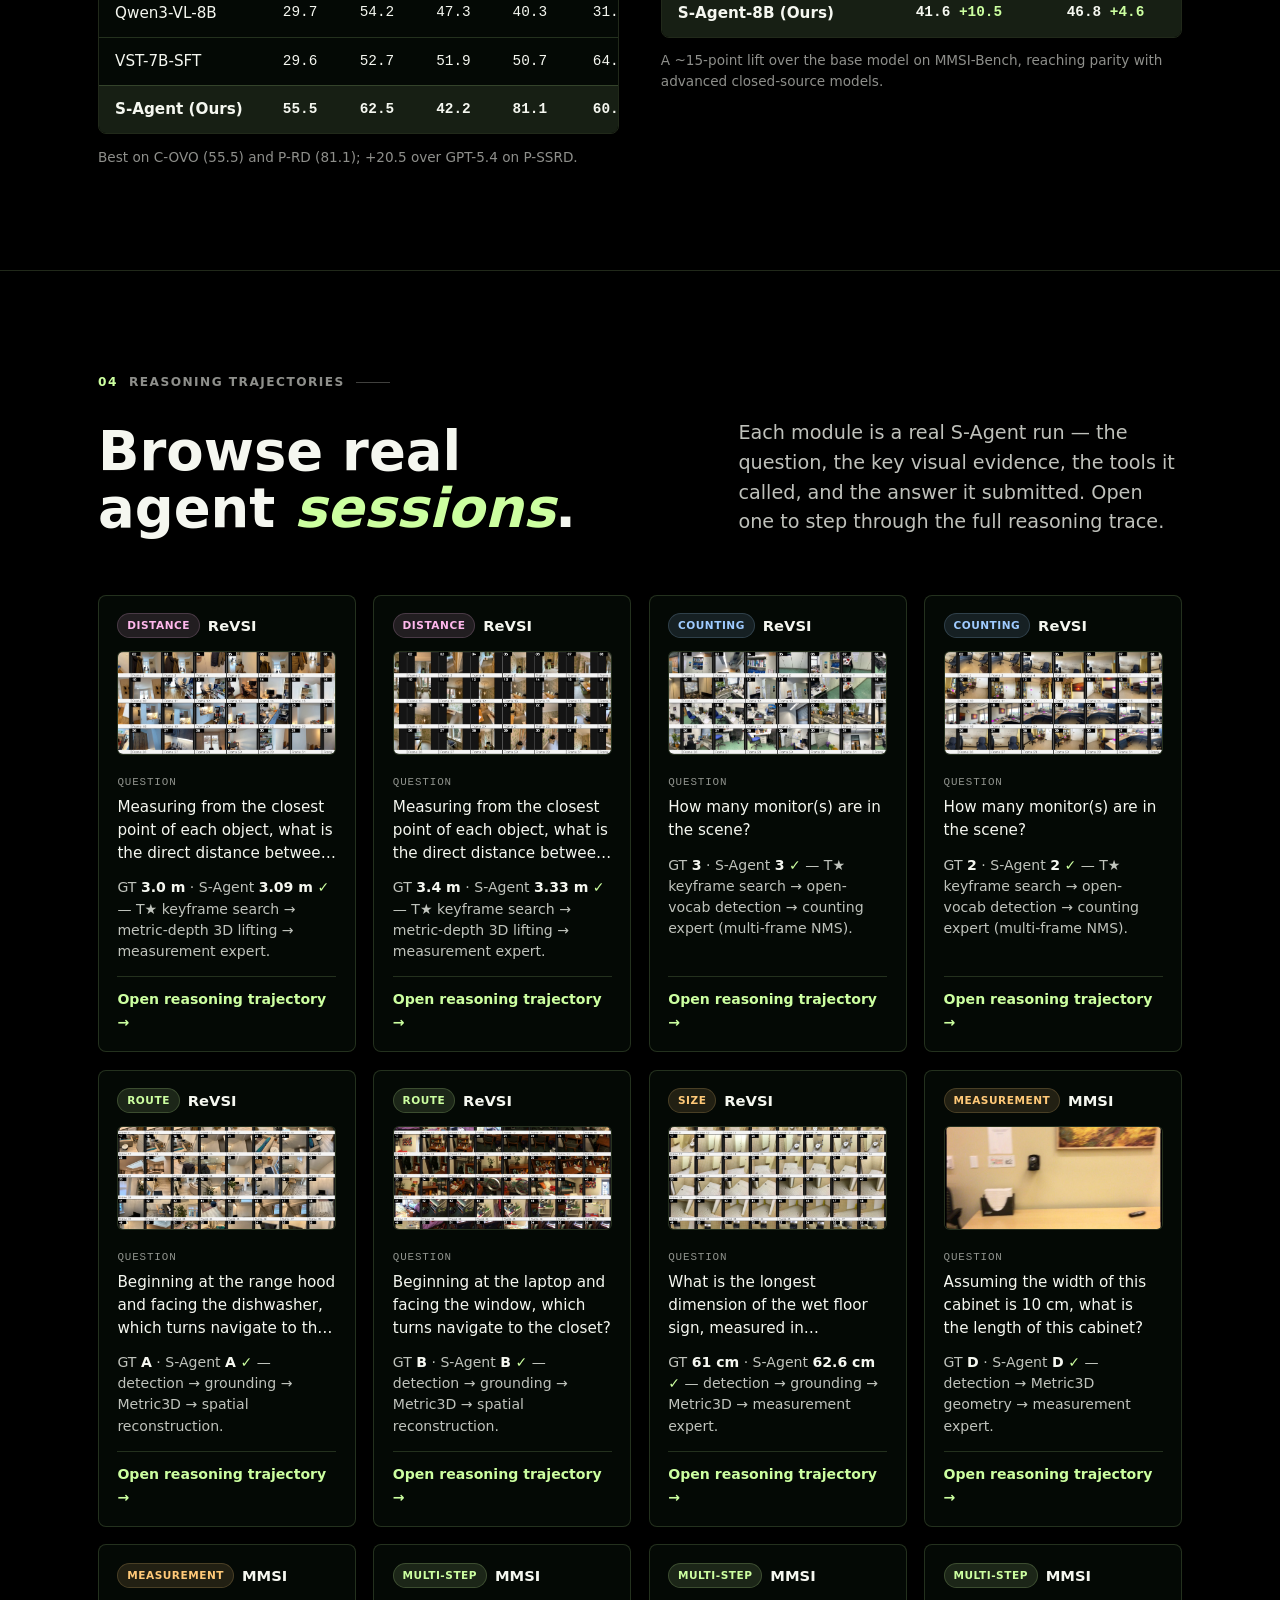
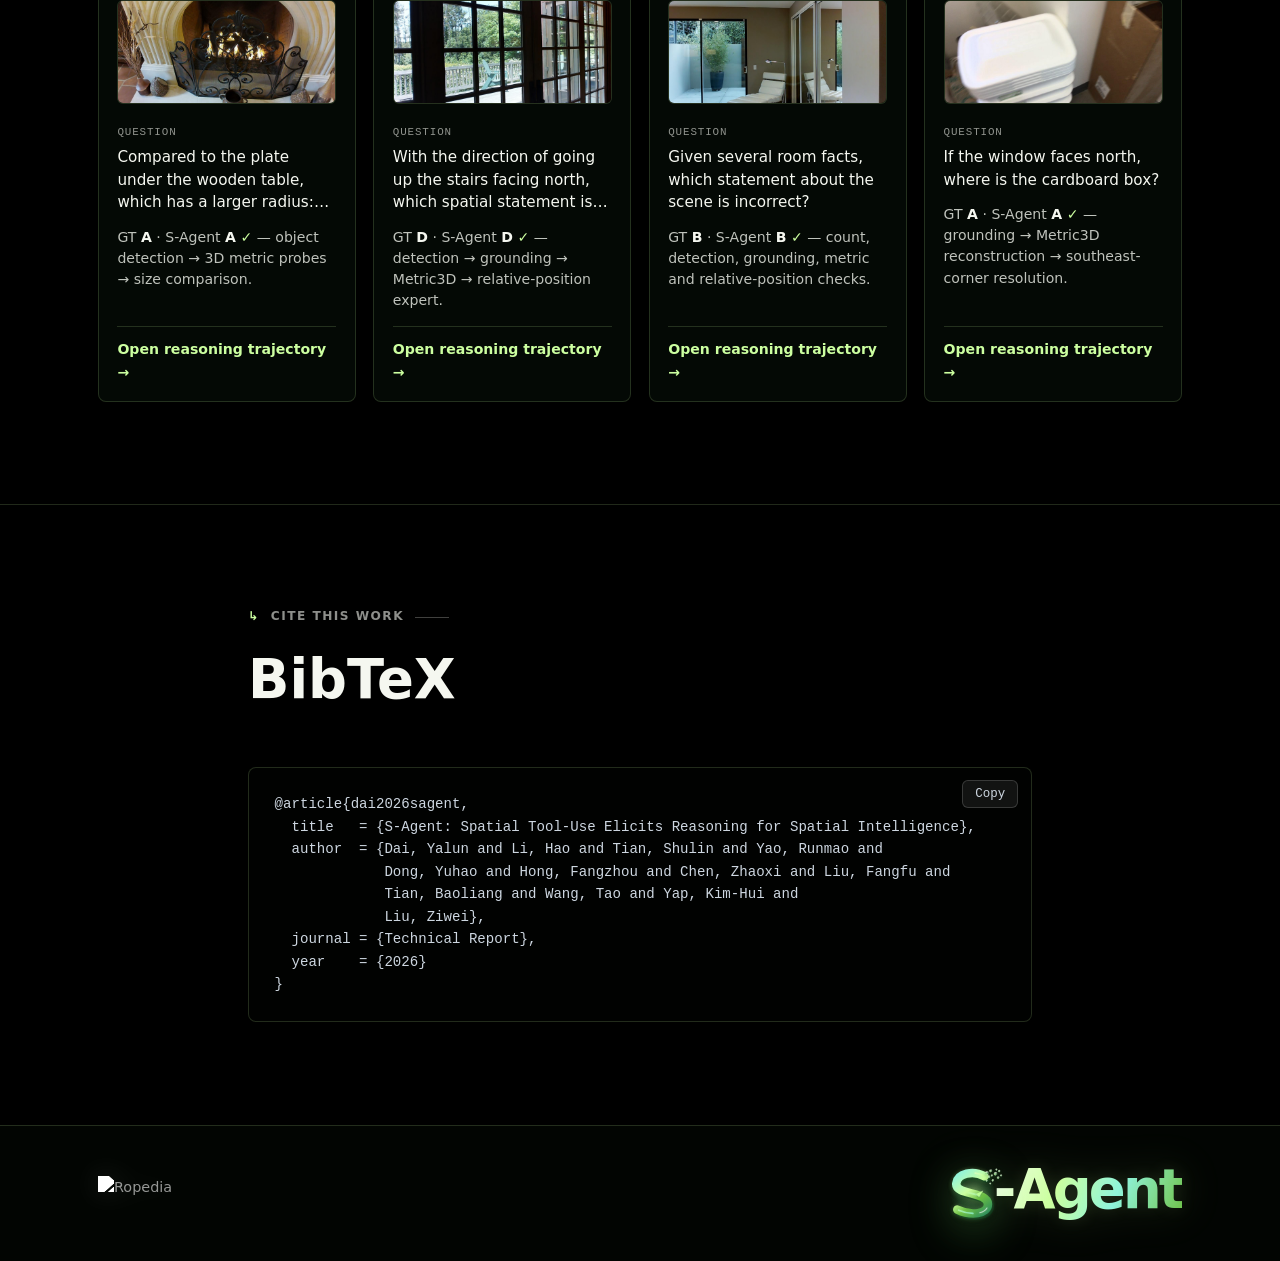
==== commit 089bd206: "Keep Tao Wang on one author line" ====
--- a/index.html
+++ b/index.html
@@ -72,7 +72,8 @@
           Zhaoxi Chen<sup>1&#9670;</sup>,
           Fangfu Liu<sup>2</sup>,
           Baoliang Tian<sup>3</sup>,
-          Tao Wang<sup>3&dagger;</sup>,
+          <br class="author-break" />
+          <span class="author-nowrap">Tao Wang<sup>3&dagger;</sup></span>,
           Kim-Hui Yap<sup>1&dagger;</sup>,
           Ziwei Liu<sup>1&#9670;</sup>
         </div>
--- a/styles.css
+++ b/styles.css
@@ -151,6 +151,7 @@
 .authors a{color:var(--ink);text-decoration:none;border-bottom:1px solid transparent;transition:border-color .2s;}
 .authors a:hover{border-color:var(--accent);}
 .authors sup{color:var(--accent-ink);font-weight:700;}
+.author-nowrap{white-space:nowrap;}
 .affil-note{font-size:.86rem;color:var(--muted);margin:.2rem 0 0;max-width:62ch;}
 .affil-note sup{color:var(--accent-ink);font-weight:700;}
 
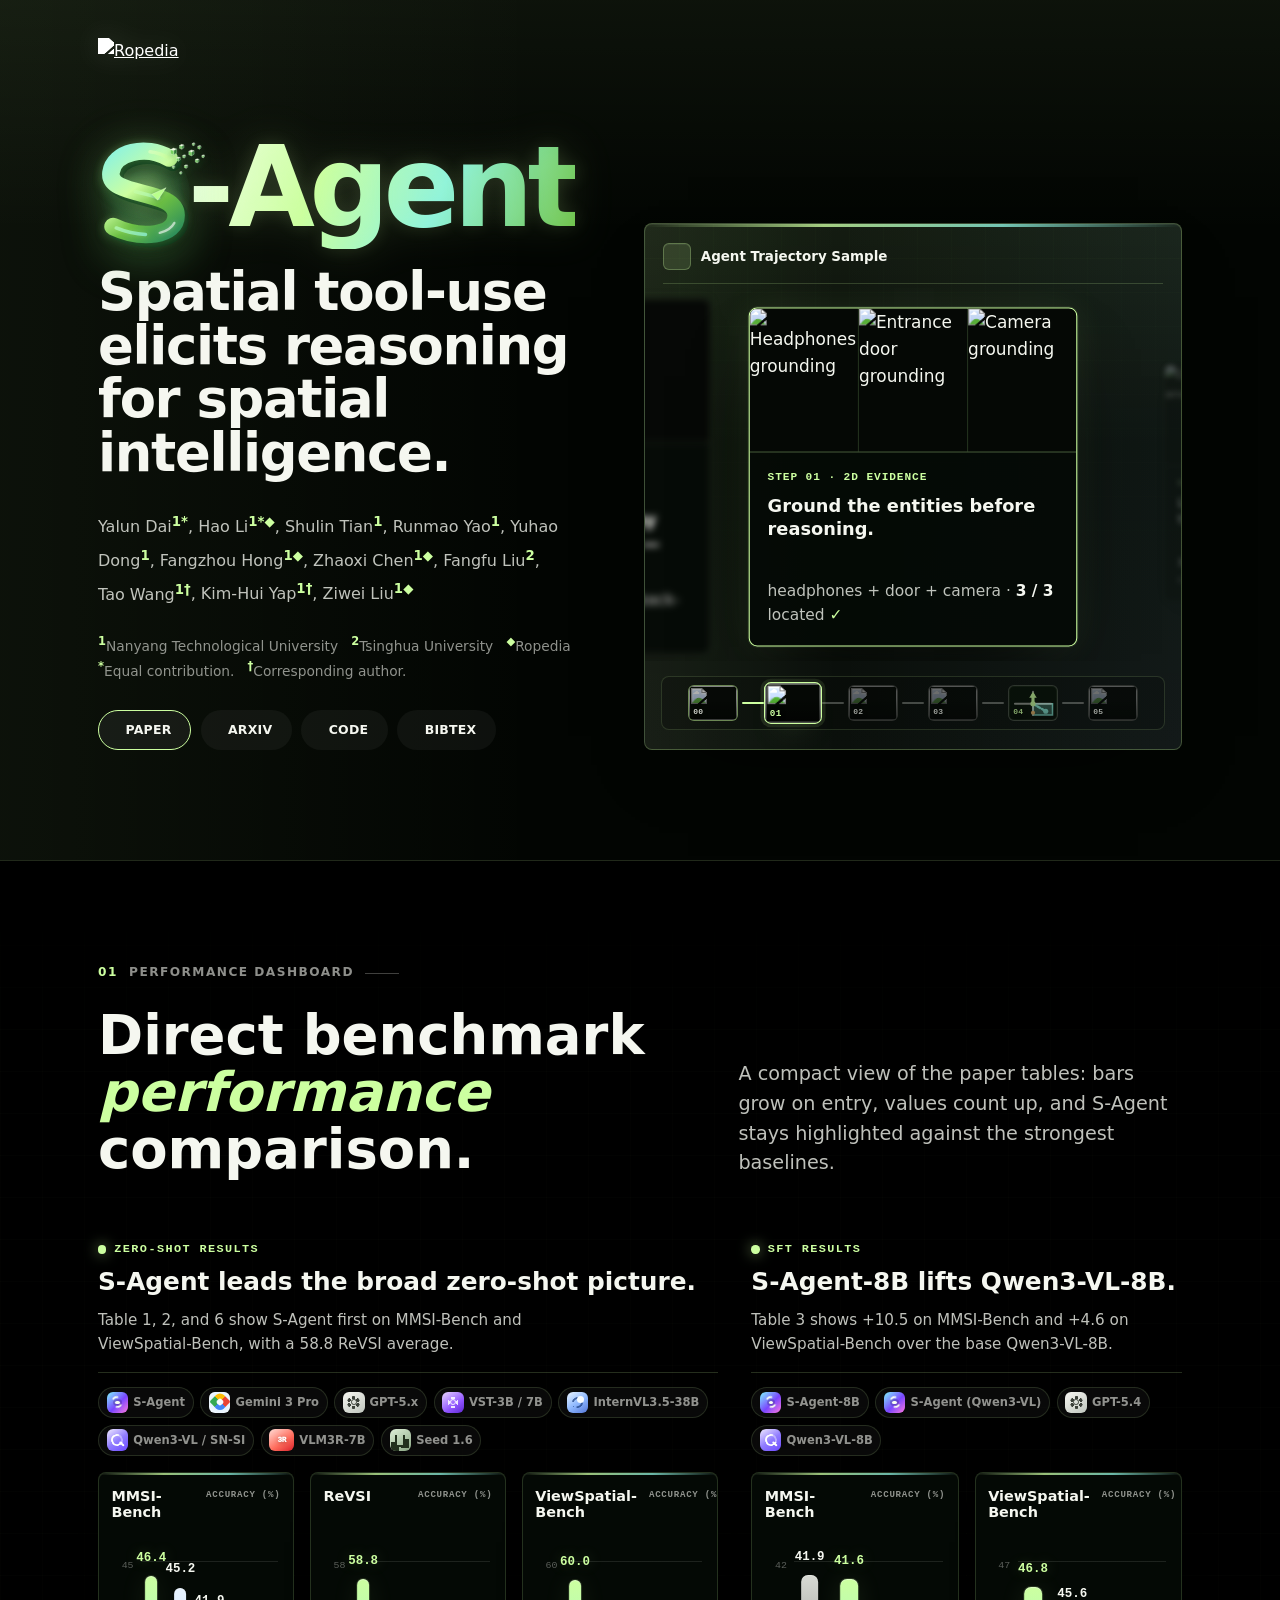
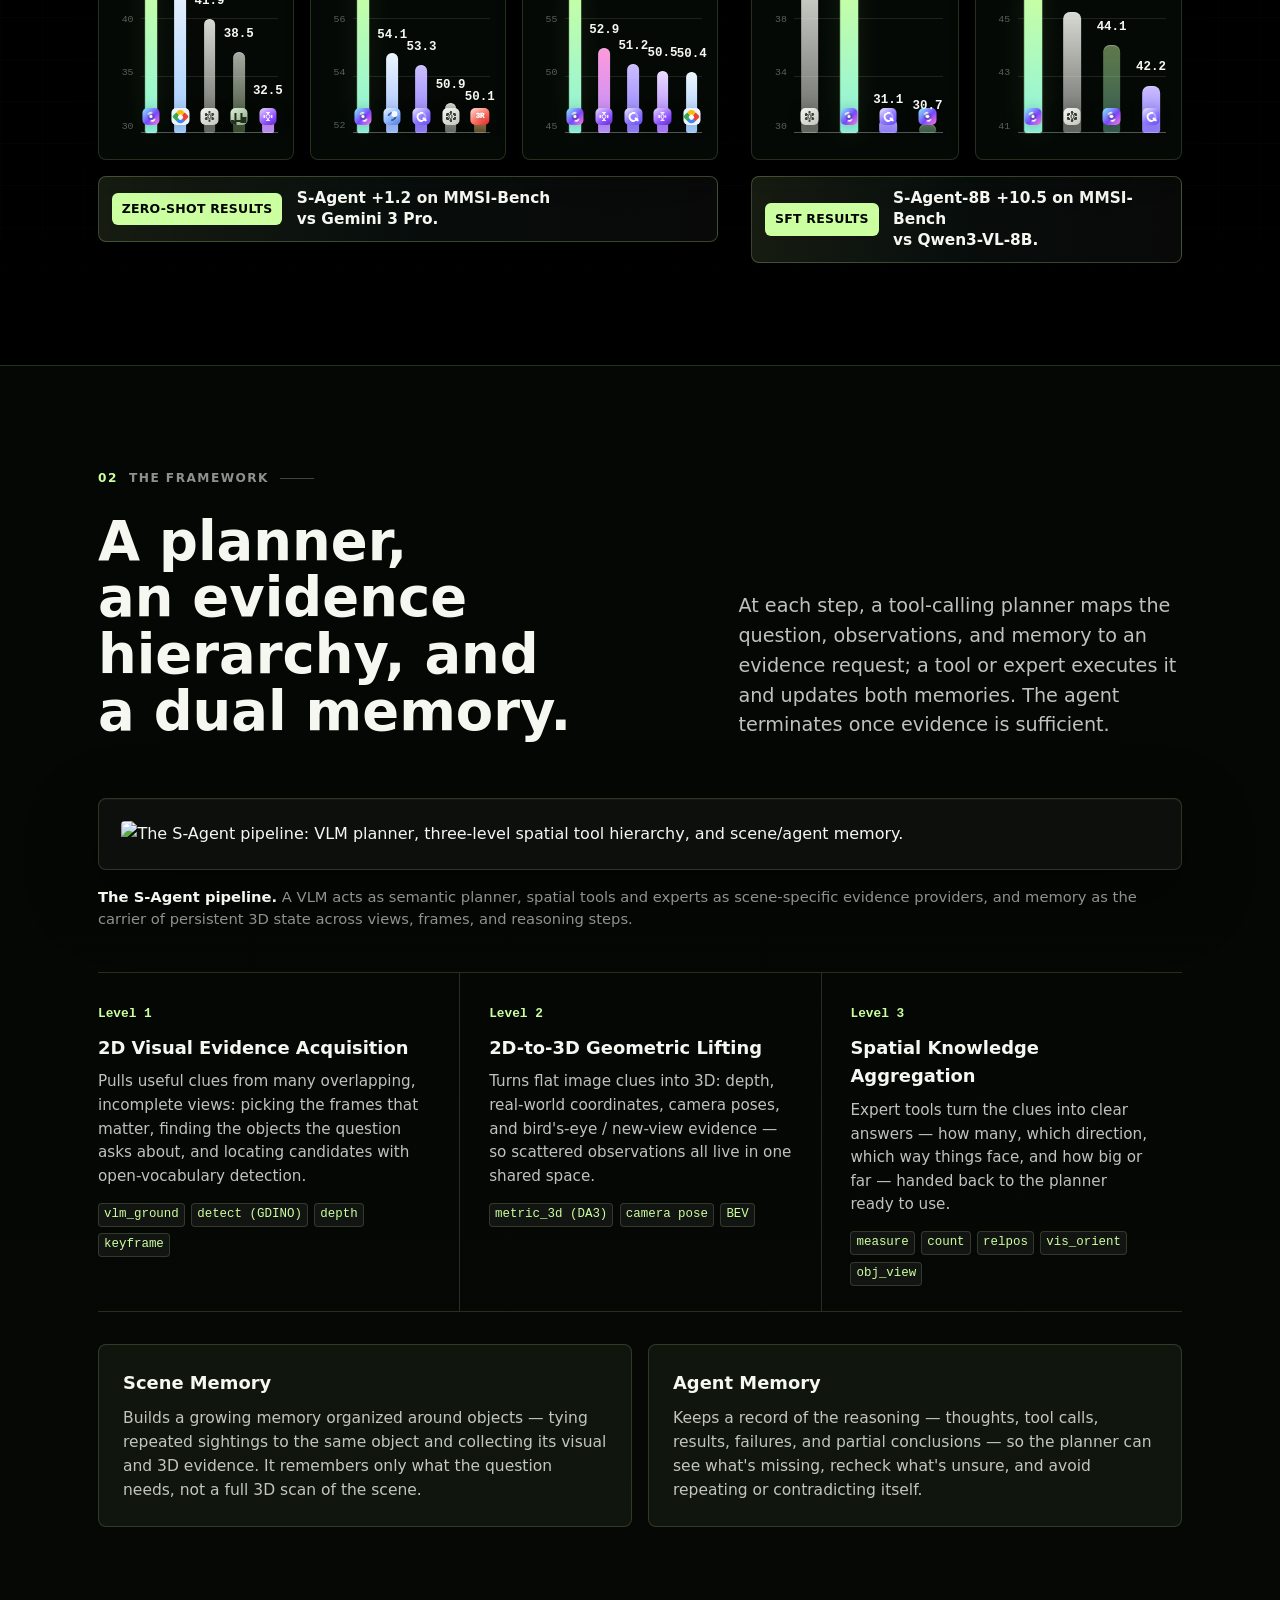
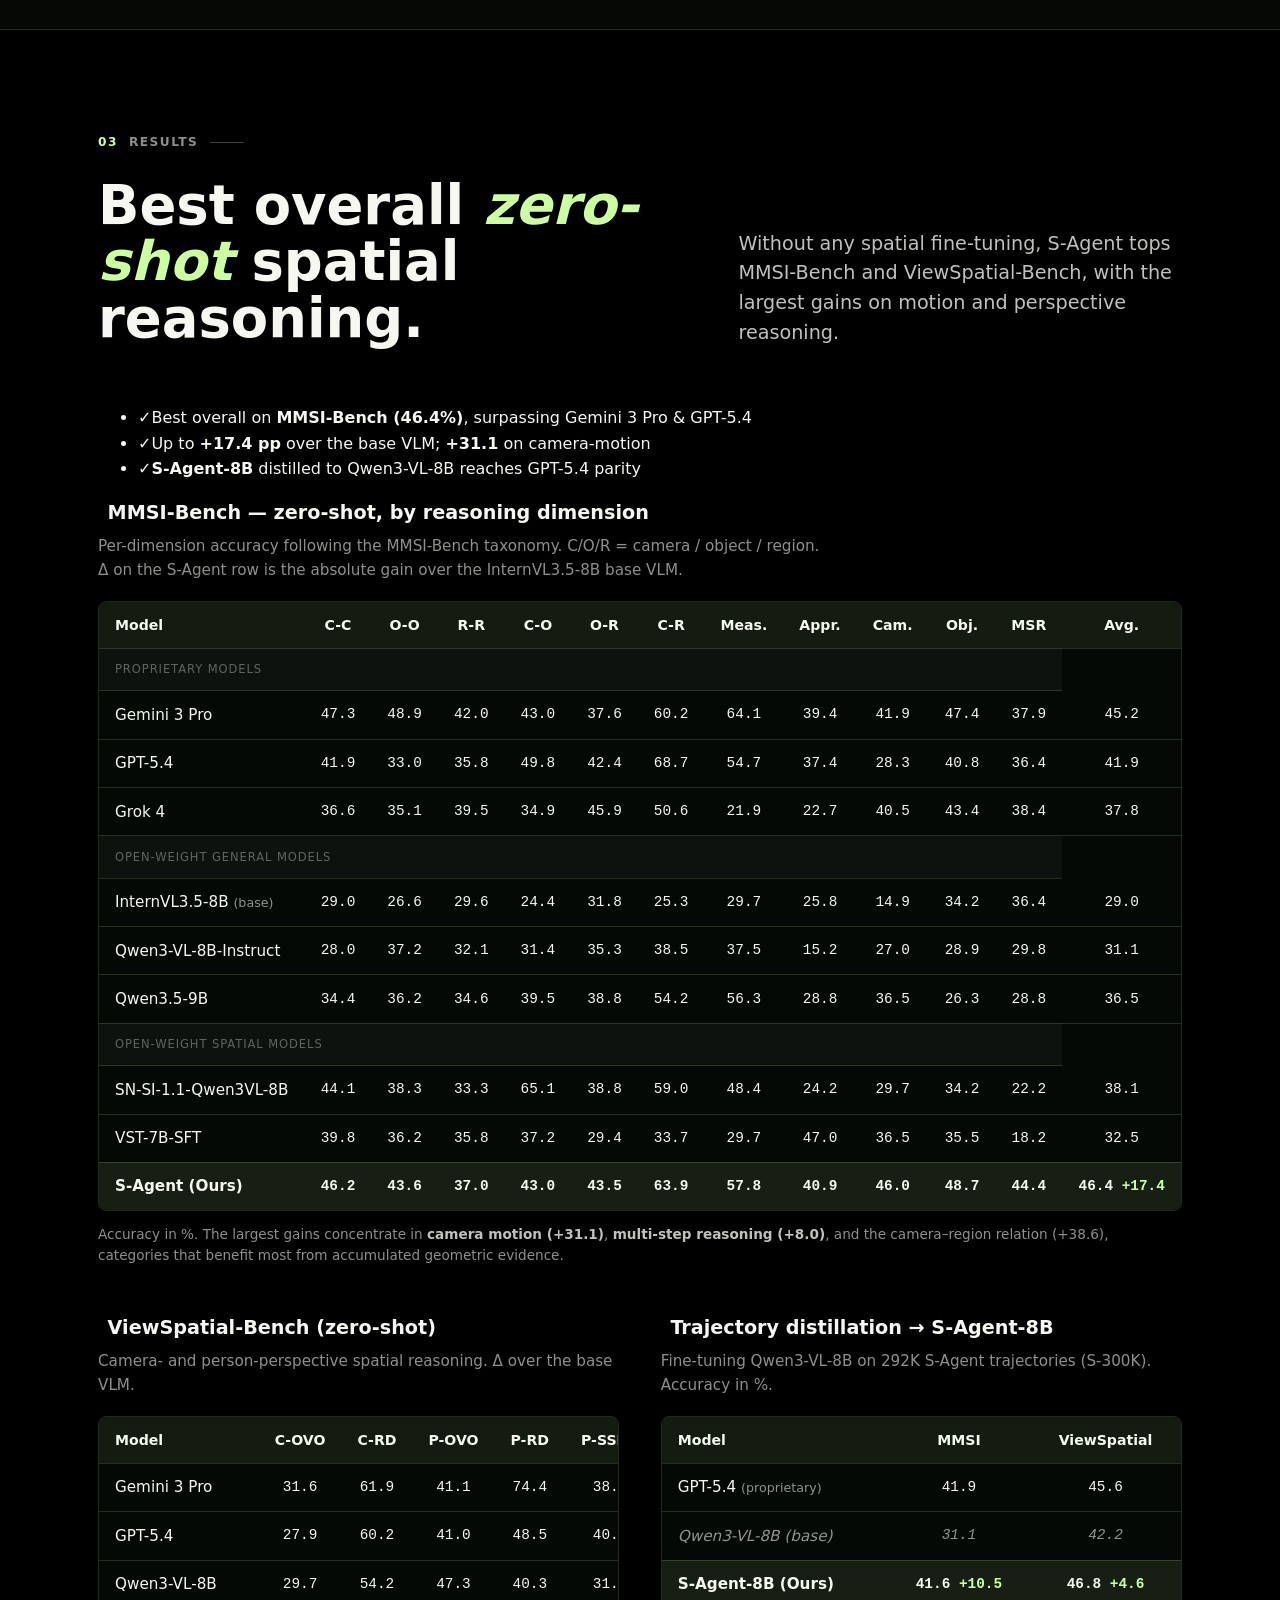
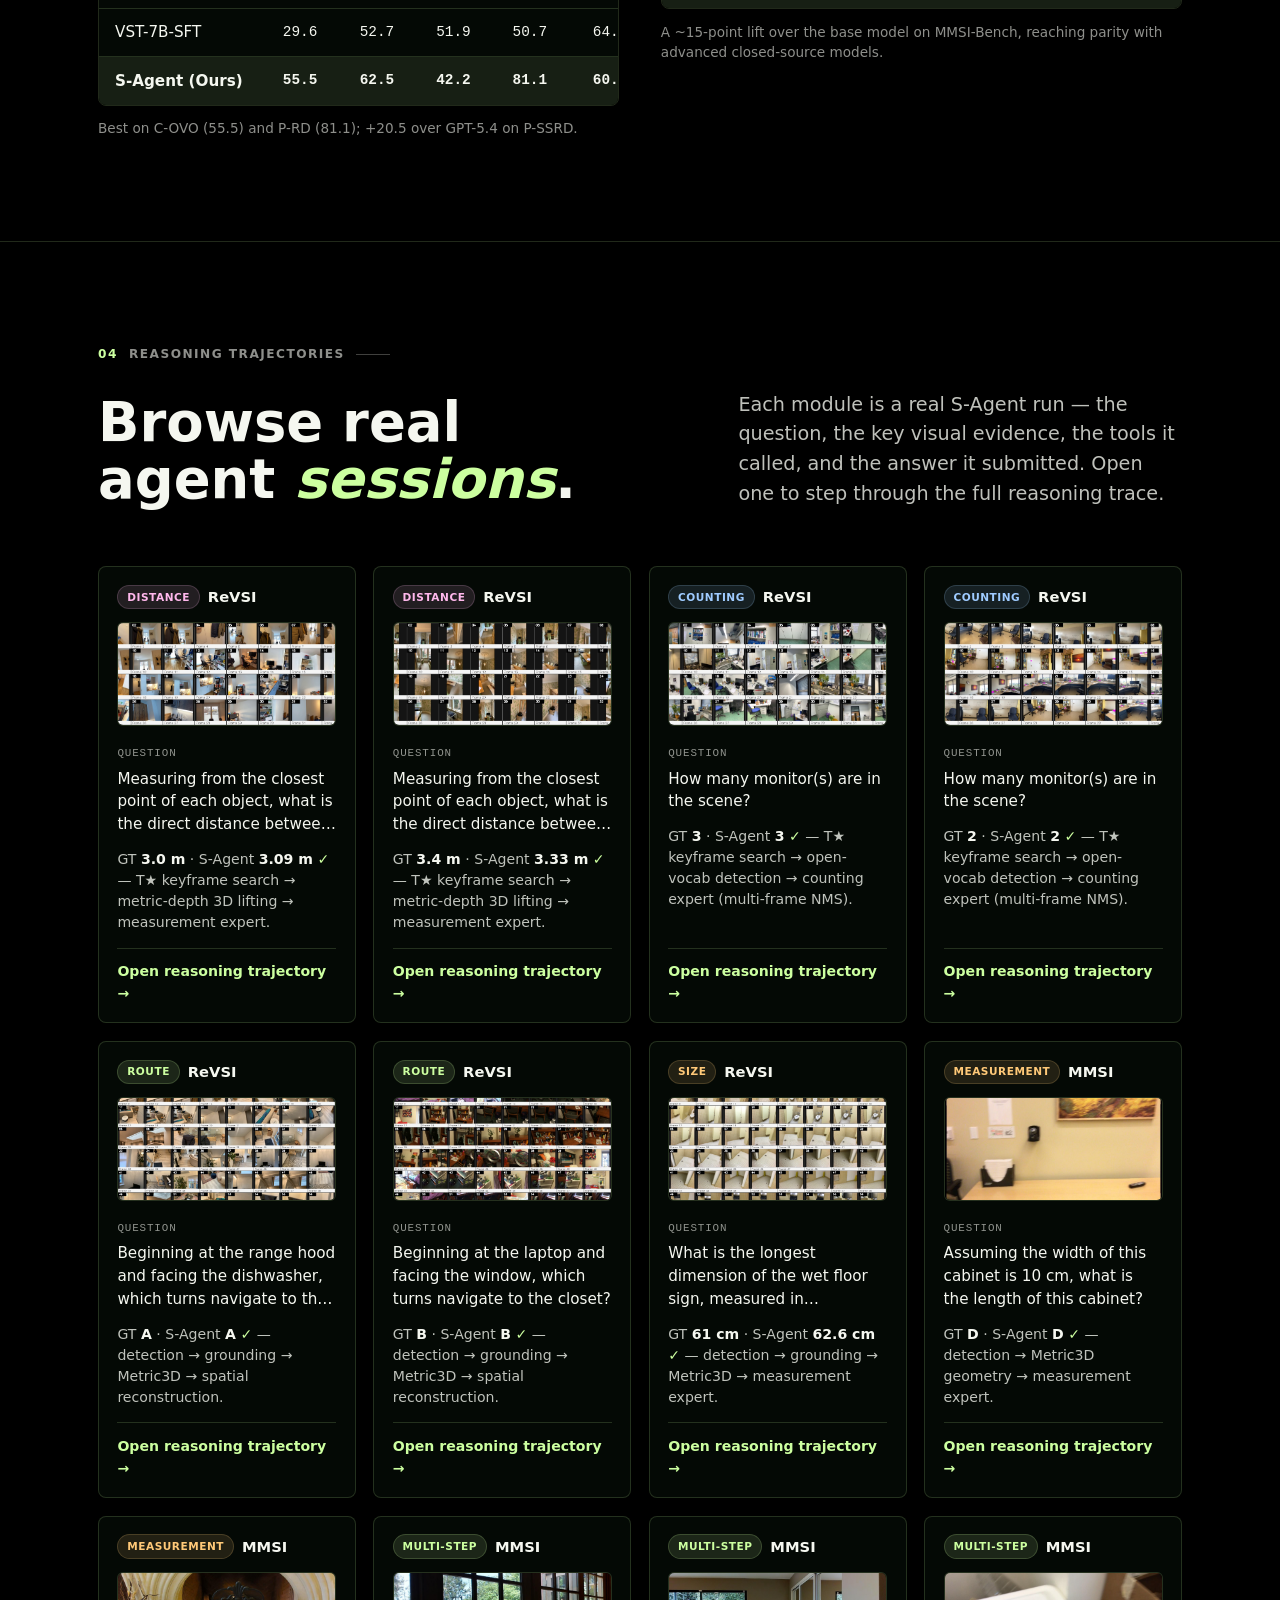
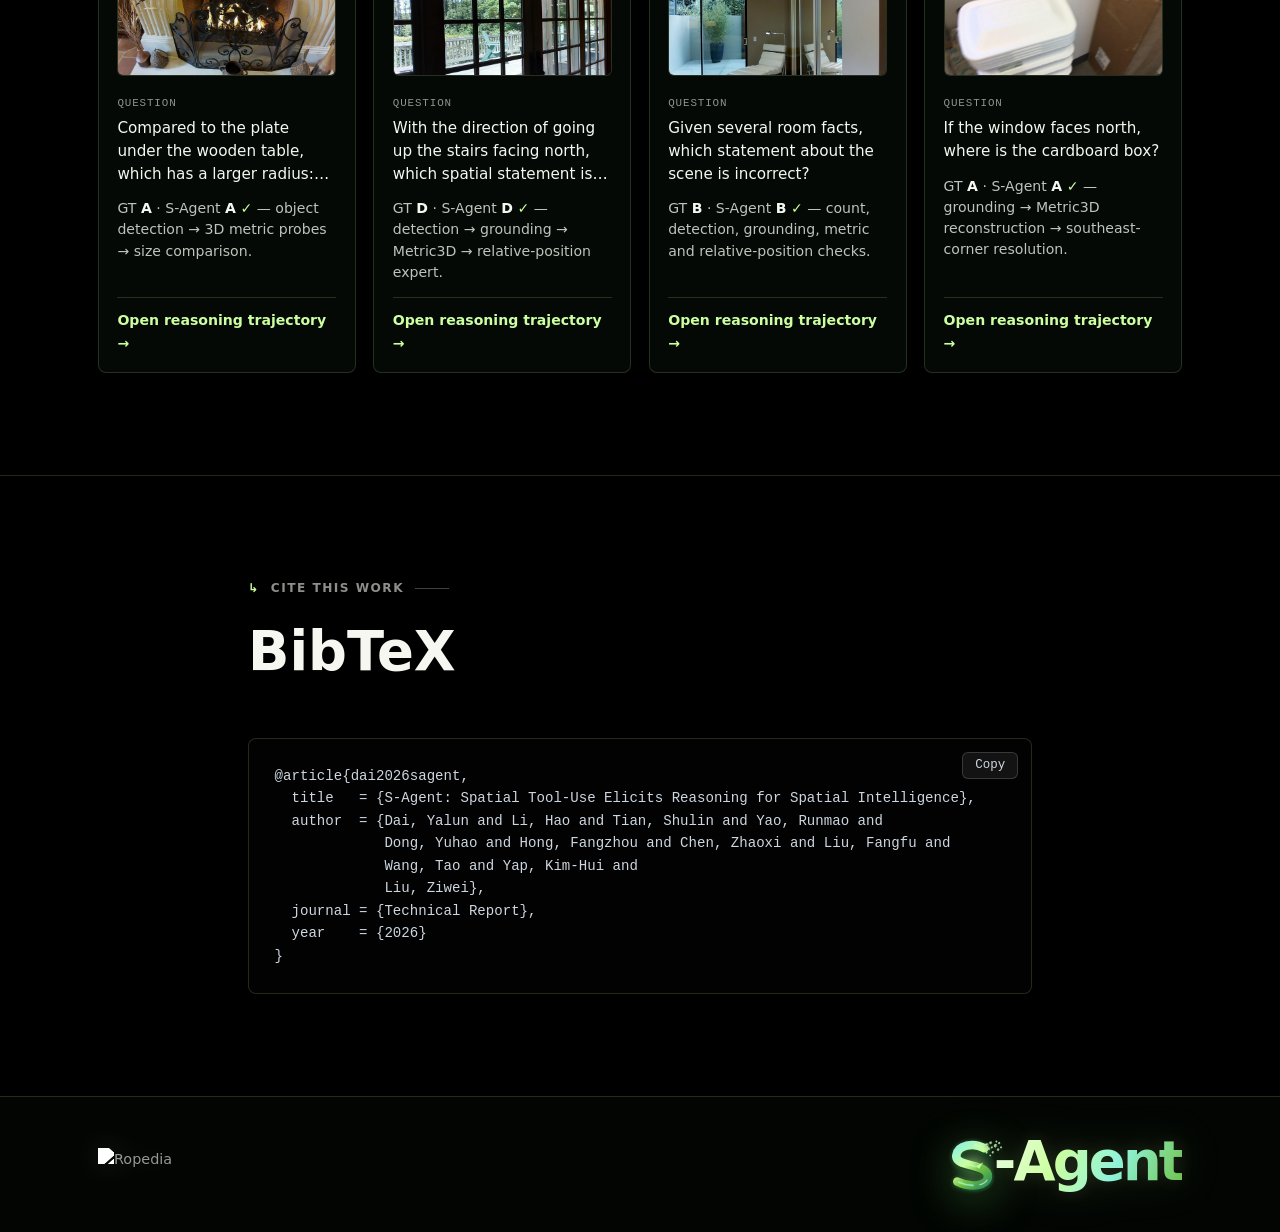
==== commit 53357710: "Update author affiliations" ====
--- a/index.html
+++ b/index.html
@@ -71,14 +71,13 @@
           Fangzhou Hong<sup>1&#9670;</sup>,
           Zhaoxi Chen<sup>1&#9670;</sup>,
           Fangfu Liu<sup>2</sup>,
-          Baoliang Tian<sup>3</sup>,
           <br class="author-break" />
-          <span class="author-nowrap">Tao Wang<sup>3&dagger;</sup></span>,
+          <span class="author-nowrap">Tao Wang<sup>1&dagger;</sup></span>,
           Kim-Hui Yap<sup>1&dagger;</sup>,
           Ziwei Liu<sup>1&#9670;</sup>
         </div>
         <p class="affil-note">
-          <sup>1</sup>Nanyang Technological University &nbsp; <sup>2</sup>Tsinghua University &nbsp; <sup>3</sup>ByteDance &nbsp; <sup>&#9670;</sup>Ropedia<br>
+          <sup>1</sup>Nanyang Technological University &nbsp; <sup>2</sup>Tsinghua University &nbsp; <sup>&#9670;</sup>Ropedia<br>
           <sup>*</sup>Equal contribution. &nbsp; <sup>&dagger;</sup>Corresponding author.
         </p>
 
@@ -582,7 +581,7 @@
   title   = {S-Agent: Spatial Tool-Use Elicits Reasoning for Spatial Intelligence},
   author  = {Dai, Yalun and Li, Hao and Tian, Shulin and Yao, Runmao and
              Dong, Yuhao and Hong, Fangzhou and Chen, Zhaoxi and Liu, Fangfu and
-             Tian, Baoliang and Wang, Tao and Yap, Kim-Hui and
+             Wang, Tao and Yap, Kim-Hui and
              Liu, Ziwei},
   journal = {Technical Report},
   year    = {2026}
